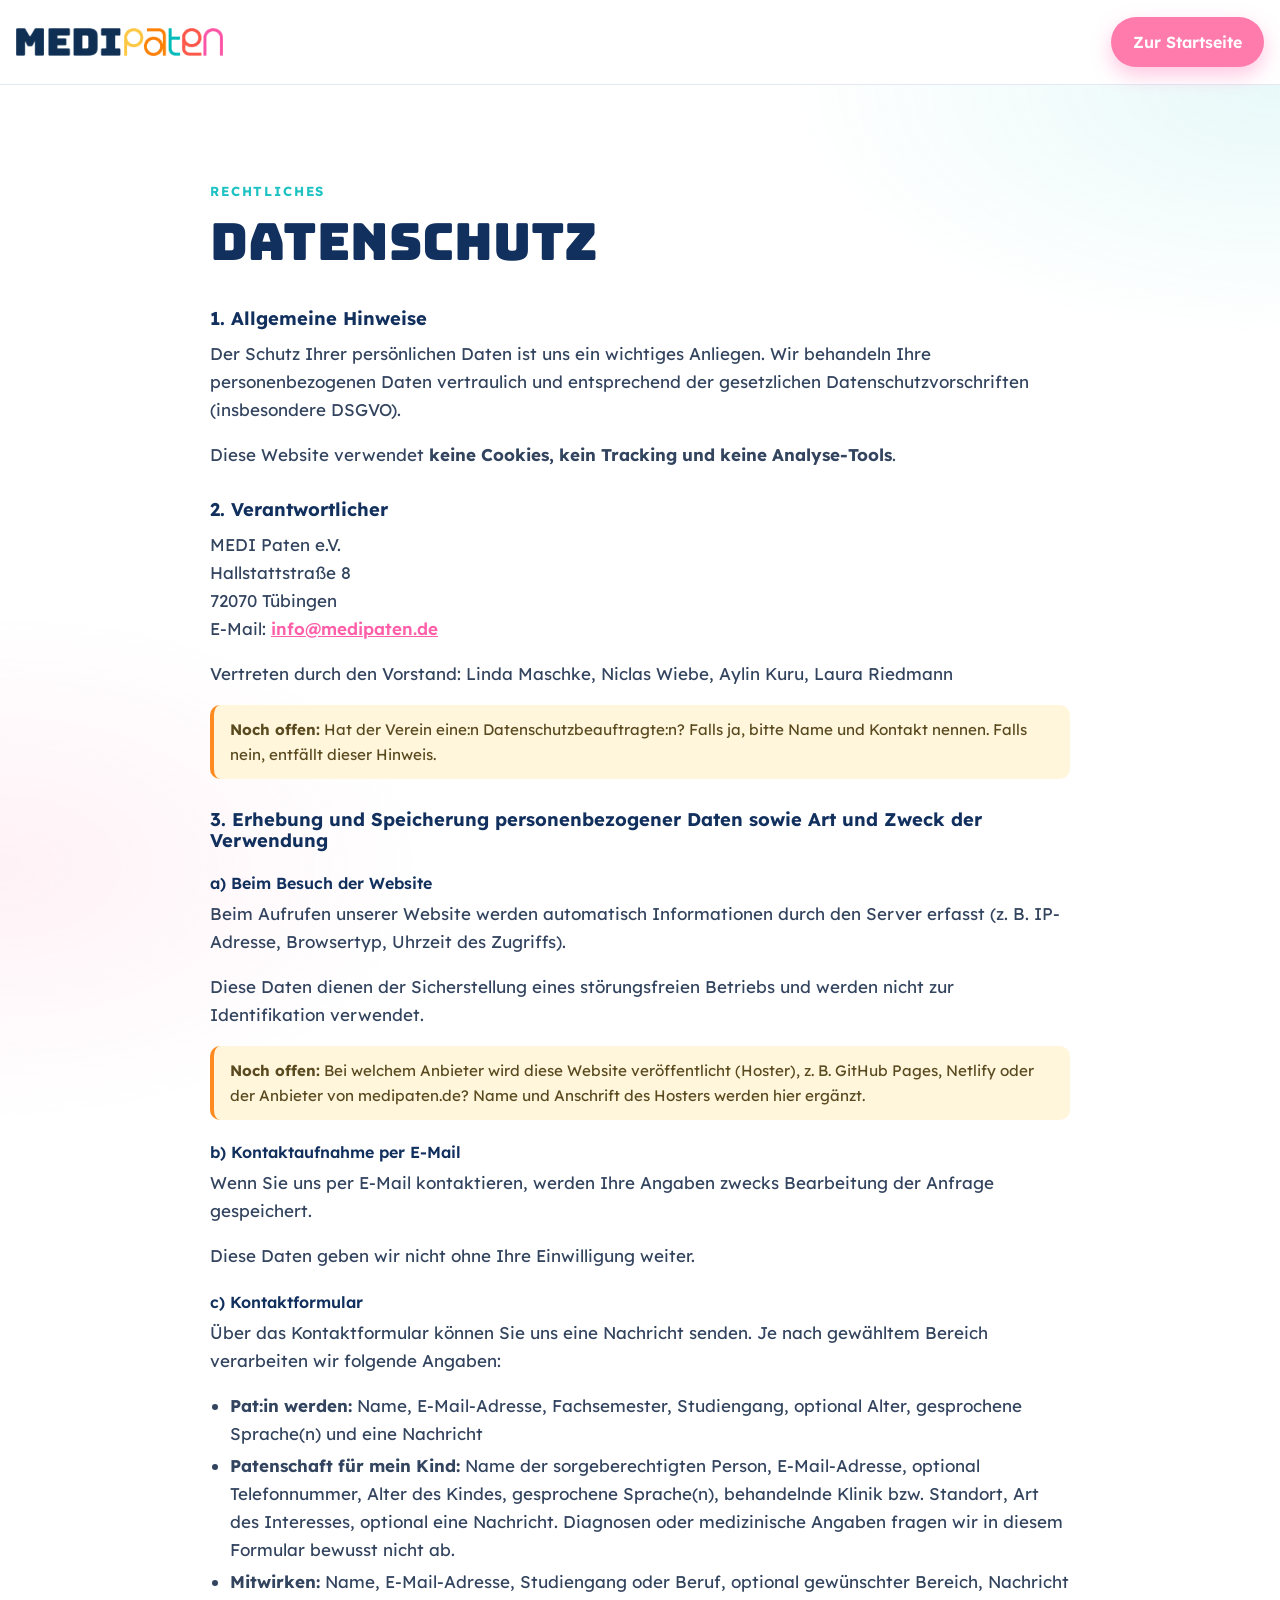
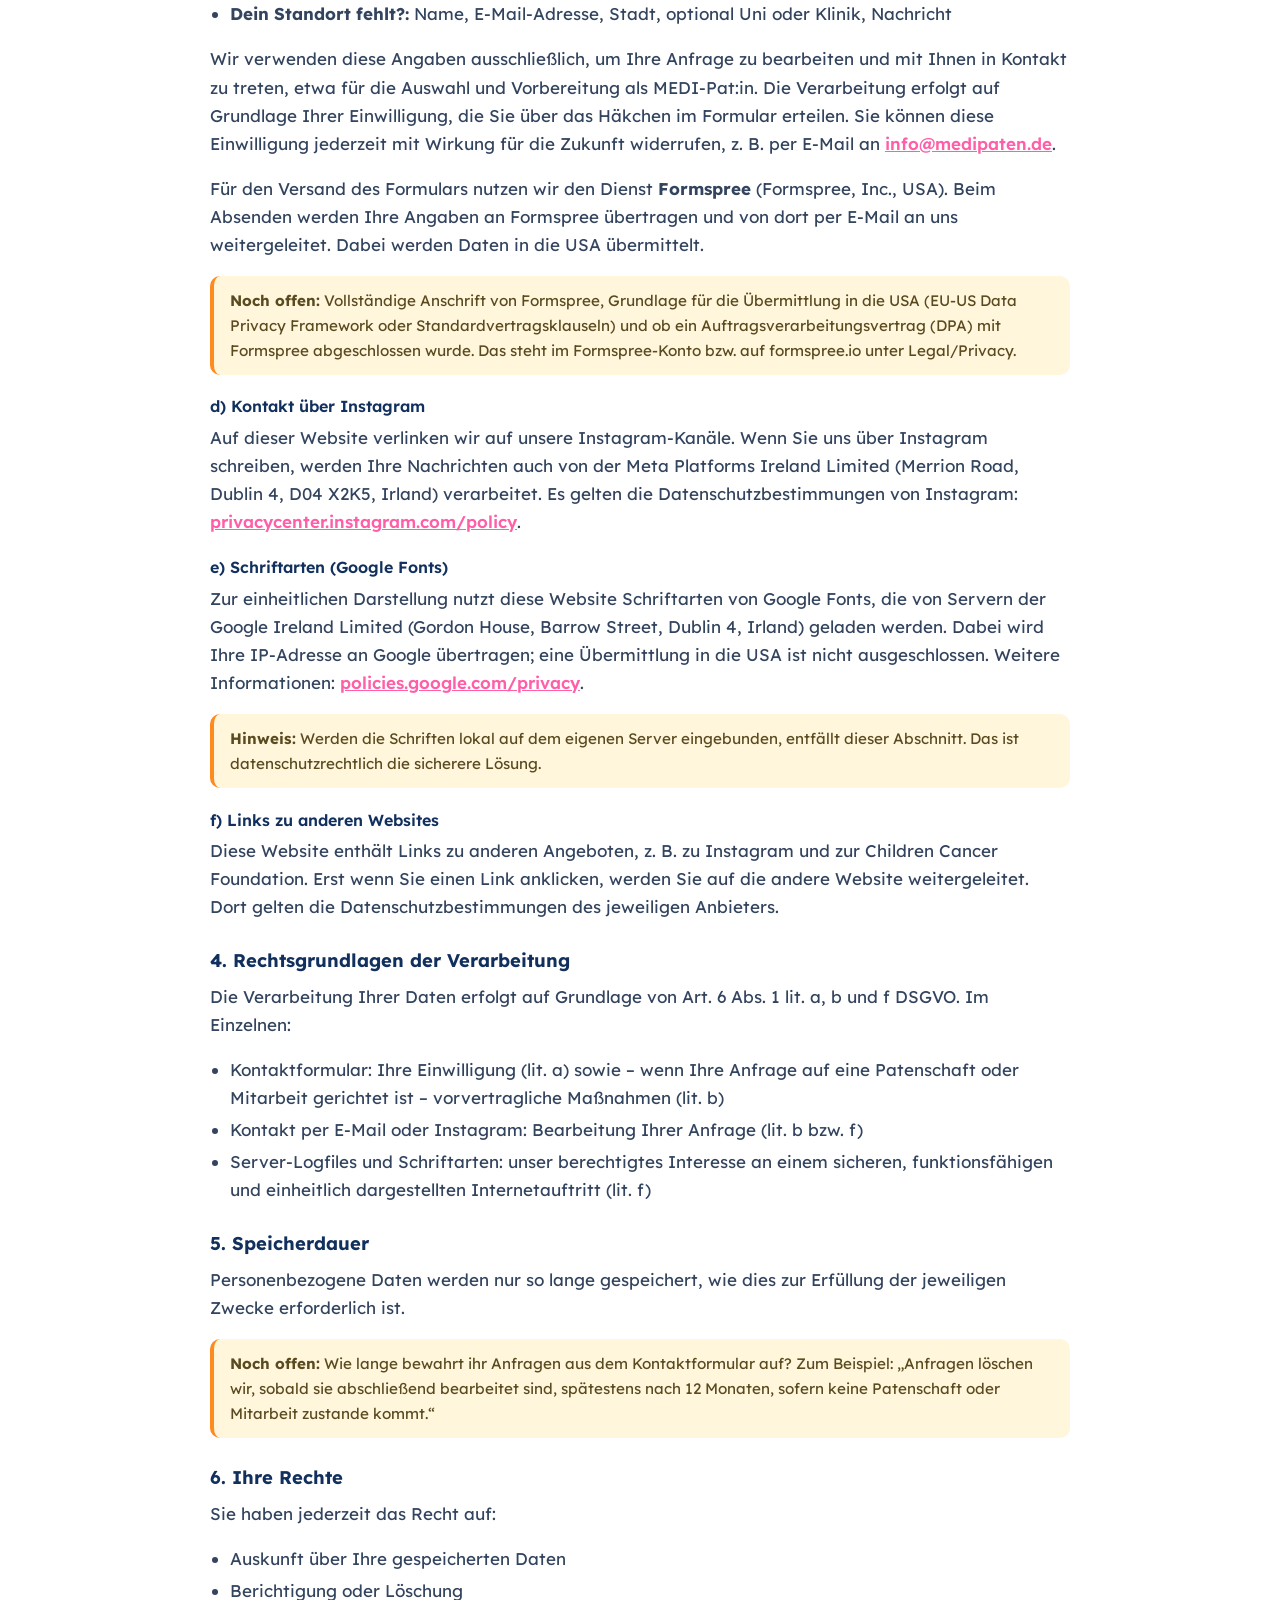
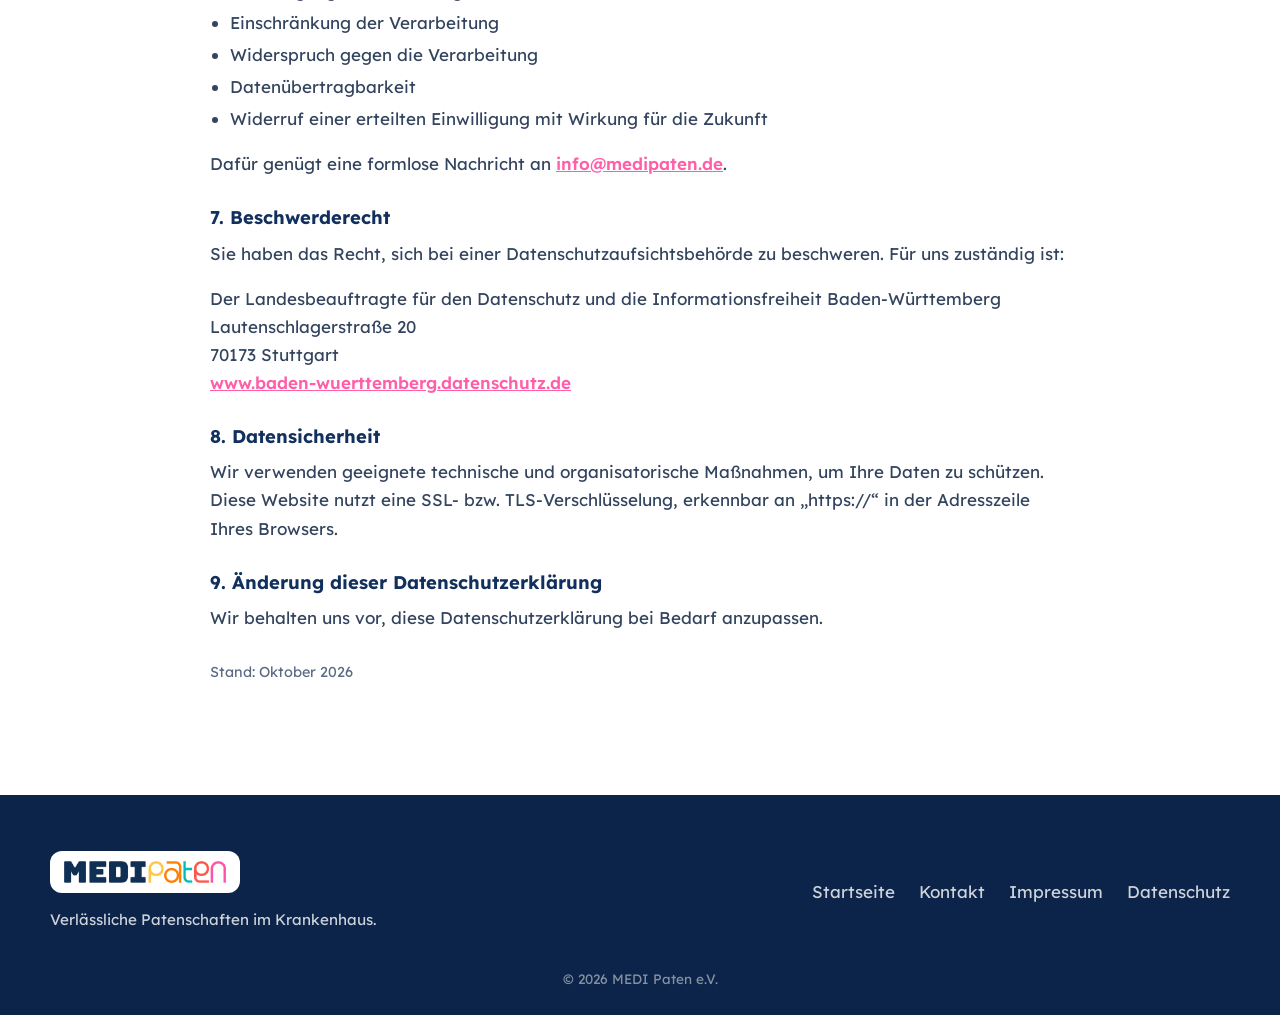
==== datenschutz.html @ 8008995d "Add parents section, parents form tab and simpler Tübingen history Implements the change requests fo" ====
<!doctype html>
<html lang="de">
<head>
  <meta charset="utf-8">
  <meta name="viewport" content="width=device-width, initial-scale=1">
  <title>Datenschutz – MEDIPATEN</title>
  <meta name="description" content="Datenschutzerklärung des MEDI Paten e.V. für die Website von MEDIPATEN Witten">
  <meta name="theme-color" content="#12305e">
  <link rel="icon" href="assets/img/otter.png">
  <link rel="preconnect" href="https://fonts.googleapis.com">
  <link rel="preconnect" href="https://fonts.gstatic.com" crossorigin>
  <link href="https://fonts.googleapis.com/css2?family=Bungee&family=Lexend:wght@300;400;500;600;700&display=swap" rel="stylesheet">
  <link rel="stylesheet" href="styles.css">
</head>
<body>

<header class="site-header">
  <div class="container header-inner">
    <a href="index.html" class="brand" aria-label="MEDIPATEN – zur Startseite">
      <img src="assets/img/medipaten-logo.png" alt="MEDIPATEN" class="logo-medipaten">
    </a>
    <a href="index.html" class="btn btn-primary btn-header legal-back">Zur Startseite</a>
  </div>
</header>

<!-- LEGAL:START -->
<main class="legal">
  <div class="container narrow">
    <p class="kicker">Rechtliches</p>
    <h1 class="legal-title">Datenschutz</h1>

    <section class="legal-text">
      <h2>1. Allgemeine Hinweise</h2>
      <p>Der Schutz Ihrer persönlichen Daten ist uns ein wichtiges Anliegen. Wir behandeln Ihre personenbezogenen Daten vertraulich und entsprechend der gesetzlichen Datenschutzvorschriften (insbesondere DSGVO).</p>
      <p>Diese Website verwendet <strong>keine Cookies, kein Tracking und keine Analyse-Tools</strong>.</p>

      <h2>2. Verantwortlicher</h2>
      <p>MEDI Paten e.V.<br>Hallstattstraße 8<br>72070 Tübingen<br>E-Mail: <a href="mailto:info@medipaten.de">info@medipaten.de</a></p>
      <p>Vertreten durch den Vorstand: Linda Maschke, Niclas Wiebe, Aylin Kuru, Laura Riedmann</p>
      <p class="legal-todo"><strong>Noch offen:</strong> Hat der Verein eine:n Datenschutzbeauftragte:n? Falls ja, bitte Name und Kontakt nennen. Falls nein, entfällt dieser Hinweis.</p>

      <h2>3. Erhebung und Speicherung personenbezogener Daten sowie Art und Zweck der Verwendung</h2>

      <h3>a) Beim Besuch der Website</h3>
      <p>Beim Aufrufen unserer Website werden automatisch Informationen durch den Server erfasst (z.&nbsp;B. IP-Adresse, Browsertyp, Uhrzeit des Zugriffs).</p>
      <p>Diese Daten dienen der Sicherstellung eines störungsfreien Betriebs und werden nicht zur Identifikation verwendet.</p>
      <p class="legal-todo"><strong>Noch offen:</strong> Bei welchem Anbieter wird diese Website veröffentlicht (Hoster), z.&nbsp;B. GitHub Pages, Netlify oder der Anbieter von medipaten.de? Name und Anschrift des Hosters werden hier ergänzt.</p>

      <h3>b) Kontaktaufnahme per E-Mail</h3>
      <p>Wenn Sie uns per E-Mail kontaktieren, werden Ihre Angaben zwecks Bearbeitung der Anfrage gespeichert.</p>
      <p>Diese Daten geben wir nicht ohne Ihre Einwilligung weiter.</p>

      <h3>c) Kontaktformular</h3>
      <p>Über das Kontaktformular können Sie uns eine Nachricht senden. Je nach gewähltem Bereich verarbeiten wir folgende Angaben:</p>
      <ul>
        <li><strong>Pat:in werden:</strong> Name, E-Mail-Adresse, Fachsemester, Studiengang, optional Alter, gesprochene Sprache(n) und eine Nachricht</li>
        <li><strong>Patenschaft für mein Kind:</strong> Name der sorgeberechtigten Person, E-Mail-Adresse, optional Telefonnummer, Alter des Kindes, gesprochene Sprache(n), behandelnde Klinik bzw. Standort, Art des Interesses, optional eine Nachricht. Diagnosen oder medizinische Angaben fragen wir in diesem Formular bewusst nicht ab.</li>
        <li><strong>Mitwirken:</strong> Name, E-Mail-Adresse, Studiengang oder Beruf, optional gewünschter Bereich, Nachricht</li>
        <li><strong>Dein Standort fehlt?:</strong> Name, E-Mail-Adresse, Stadt, optional Uni oder Klinik, Nachricht</li>
      </ul>
      <p>Wir verwenden diese Angaben ausschließlich, um Ihre Anfrage zu bearbeiten und mit Ihnen in Kontakt zu treten, etwa für die Auswahl und Vorbereitung als MEDI-Pat:in. Die Verarbeitung erfolgt auf Grundlage Ihrer Einwilligung, die Sie über das Häkchen im Formular erteilen. Sie können diese Einwilligung jederzeit mit Wirkung für die Zukunft widerrufen, z.&nbsp;B. per E-Mail an <a href="mailto:info@medipaten.de">info@medipaten.de</a>.</p>
      <p>Für den Versand des Formulars nutzen wir den Dienst <strong>Formspree</strong> (Formspree, Inc., USA). Beim Absenden werden Ihre Angaben an Formspree übertragen und von dort per E-Mail an uns weitergeleitet. Dabei werden Daten in die USA übermittelt.</p>
      <p class="legal-todo"><strong>Noch offen:</strong> Vollständige Anschrift von Formspree, Grundlage für die Übermittlung in die USA (EU-US Data Privacy Framework oder Standardvertragsklauseln) und ob ein Auftragsverarbeitungsvertrag (DPA) mit Formspree abgeschlossen wurde. Das steht im Formspree-Konto bzw. auf formspree.io unter Legal/Privacy.</p>

      <h3>d) Kontakt über Instagram</h3>
      <p>Auf dieser Website verlinken wir auf unsere Instagram-Kanäle. Wenn Sie uns über Instagram schreiben, werden Ihre Nachrichten auch von der Meta Platforms Ireland Limited (Merrion Road, Dublin 4, D04 X2K5, Irland) verarbeitet. Es gelten die Datenschutzbestimmungen von Instagram: <a href="https://privacycenter.instagram.com/policy" target="_blank" rel="noopener">privacycenter.instagram.com/policy</a>.</p>

      <h3>e) Schriftarten (Google Fonts)</h3>
      <p>Zur einheitlichen Darstellung nutzt diese Website Schriftarten von Google Fonts, die von Servern der Google Ireland Limited (Gordon House, Barrow Street, Dublin 4, Irland) geladen werden. Dabei wird Ihre IP-Adresse an Google übertragen; eine Übermittlung in die USA ist nicht ausgeschlossen. Weitere Informationen: <a href="https://policies.google.com/privacy" target="_blank" rel="noopener">policies.google.com/privacy</a>.</p>
      <p class="legal-todo"><strong>Hinweis:</strong> Werden die Schriften lokal auf dem eigenen Server eingebunden, entfällt dieser Abschnitt. Das ist datenschutzrechtlich die sicherere Lösung.</p>

      <h3>f) Links zu anderen Websites</h3>
      <p>Diese Website enthält Links zu anderen Angeboten, z.&nbsp;B. zu Instagram und zur Children Cancer Foundation. Erst wenn Sie einen Link anklicken, werden Sie auf die andere Website weitergeleitet. Dort gelten die Datenschutzbestimmungen des jeweiligen Anbieters.</p>

      <h2>4. Rechtsgrundlagen der Verarbeitung</h2>
      <p>Die Verarbeitung Ihrer Daten erfolgt auf Grundlage von Art. 6 Abs. 1 lit. a, b und f DSGVO. Im Einzelnen:</p>
      <ul>
        <li>Kontaktformular: Ihre Einwilligung (lit. a) sowie – wenn Ihre Anfrage auf eine Patenschaft oder Mitarbeit gerichtet ist – vorvertragliche Maßnahmen (lit. b)</li>
        <li>Kontakt per E-Mail oder Instagram: Bearbeitung Ihrer Anfrage (lit. b bzw. f)</li>
        <li>Server-Logfiles und Schriftarten: unser berechtigtes Interesse an einem sicheren, funktionsfähigen und einheitlich dargestellten Internetauftritt (lit. f)</li>
      </ul>

      <h2>5. Speicherdauer</h2>
      <p>Personenbezogene Daten werden nur so lange gespeichert, wie dies zur Erfüllung der jeweiligen Zwecke erforderlich ist.</p>
      <p class="legal-todo"><strong>Noch offen:</strong> Wie lange bewahrt ihr Anfragen aus dem Kontaktformular auf? Zum Beispiel: „Anfragen löschen wir, sobald sie abschließend bearbeitet sind, spätestens nach 12 Monaten, sofern keine Patenschaft oder Mitarbeit zustande kommt.“</p>

      <h2>6. Ihre Rechte</h2>
      <p>Sie haben jederzeit das Recht auf:</p>
      <ul>
        <li>Auskunft über Ihre gespeicherten Daten</li>
        <li>Berichtigung oder Löschung</li>
        <li>Einschränkung der Verarbeitung</li>
        <li>Widerspruch gegen die Verarbeitung</li>
        <li>Datenübertragbarkeit</li>
        <li>Widerruf einer erteilten Einwilligung mit Wirkung für die Zukunft</li>
      </ul>
      <p>Dafür genügt eine formlose Nachricht an <a href="mailto:info@medipaten.de">info@medipaten.de</a>.</p>

      <h2>7. Beschwerderecht</h2>
      <p>Sie haben das Recht, sich bei einer Datenschutzaufsichtsbehörde zu beschweren. Für uns zuständig ist:</p>
      <p>Der Landesbeauftragte für den Datenschutz und die Informationsfreiheit Baden-Württemberg<br>Lautenschlagerstraße 20<br>70173 Stuttgart<br><a href="https://www.baden-wuerttemberg.datenschutz.de" target="_blank" rel="noopener">www.baden-wuerttemberg.datenschutz.de</a></p>

      <h2>8. Datensicherheit</h2>
      <p>Wir verwenden geeignete technische und organisatorische Maßnahmen, um Ihre Daten zu schützen. Diese Website nutzt eine SSL- bzw. TLS-Verschlüsselung, erkennbar an „https://“ in der Adresszeile Ihres Browsers.</p>

      <h2>9. Änderung dieser Datenschutzerklärung</h2>
      <p>Wir behalten uns vor, diese Datenschutzerklärung bei Bedarf anzupassen.</p>

      <p class="legal-stand">Stand: Oktober 2026</p>
    </section>
  </div>
</main>
<!-- LEGAL:END -->

<footer class="site-footer">
  <div class="container footer-inner">
    <div class="footer-brand">
      <img src="assets/img/medipaten-logo.png" alt="MEDIPATEN" class="footer-logo">
      <p>Verlässliche Patenschaften im Krankenhaus.</p>
    </div>
    <div class="footer-links">
      <a href="index.html">Startseite</a>
      <a href="index.html#mitmachen">Kontakt</a>
      <a href="impressum.html">Impressum</a>
      <a href="datenschutz.html" aria-current="page">Datenschutz</a>
    </div>
  </div>
  <p class="copy">© 2026 MEDI Paten e.V.</p>
</footer>

</body>
</html>
---- styles.css ----
/* =========================================================
   MEDIPATEN – Stylesheet
   Farben & Schriften angelehnt an Logo und Social-Media-Slides
   ========================================================= */
:root {
  --navy: #12305e;
  --navy-deep: #0c2449;
  --navy-soft: #1c3f74;
  --pink: #ff7bac;
  --magenta: #ff5fa8;
  --teal: #1fc2c2;
  --yellow: #ffd25e;
  --orange: #ff8a1f;
  --coral: #ff5a4e;
  --sun: #ffe27a;

  --ink: #14284a;
  --muted: #5b6b85;
  --bg: #ffffff;
  --bg-tint: #f4f7fc;
  --line: #e3e9f3;

  --ccf-1: #8a96c8;
  --ccf-2: #d6a1bd;
  --ccf-3: #a9d3d3;

  --radius: 22px;
  --shadow: 0 14px 40px rgba(18, 48, 94, .10);
  --font-display: "Bungee", "Lexend", system-ui, sans-serif;
  --font-fun: "Titan One", "Lexend", system-ui, sans-serif;
  --font-body: "Lexend", system-ui, -apple-system, "Segoe UI", sans-serif;
  --header-h: 84px;
}

*, *::before, *::after { box-sizing: border-box; }
html { scroll-behavior: smooth; scroll-padding-top: calc(var(--header-h) + 12px); }
body {
  margin: 0;
  font-family: var(--font-body);
  font-size: 1.0625rem;
  line-height: 1.65;
  color: var(--ink);
  background: var(--bg);
  -webkit-font-smoothing: antialiased;
  overflow-x: hidden;
}
img { max-width: 100%; display: block; }
a { color: inherit; }
h1, h2, h3, h4 { line-height: 1.15; margin: 0 0 .6em; }
h2 { font-size: clamp(1.8rem, 3.6vw, 2.6rem); font-weight: 700; color: var(--navy); }
h3 { font-size: 1.3rem; font-weight: 600; }
p { margin: 0 0 1em; }

.container { width: min(1180px, 100% - 32px); margin-inline: auto; }
.narrow { width: min(860px, 100% - 32px); }
.center { text-align: center; }
.muted { color: var(--muted); }

/* ---------- Buttons ---------- */
.btn {
  display: inline-flex; align-items: center; justify-content: center; gap: .5em;
  padding: .75em 1.4em;
  border-radius: 999px;
  font-family: var(--font-body); font-weight: 600; font-size: 1rem;
  text-decoration: none; border: 2px solid transparent; cursor: pointer;
  transition: transform .2s ease, box-shadow .2s ease, background .2s ease, color .2s ease;
}
.btn:hover { transform: translateY(-2px); }
.btn:focus-visible { outline: 3px solid var(--teal); outline-offset: 3px; }
.btn-primary { background: var(--pink); color: #fff; box-shadow: 0 8px 20px rgba(255, 95, 168, .35); }
.btn-primary:hover { background: var(--magenta); box-shadow: 0 12px 26px rgba(255, 95, 168, .45); }
.btn-ghost { border-color: rgba(255,255,255,.6); color: #fff; }
.btn-ghost:hover { background: rgba(255,255,255,.12); }
.btn-lg { padding: .95em 1.8em; font-size: 1.08rem; }
.btn-block { width: 100%; }

/* ---------- Header ---------- */
.site-header {
  position: sticky; top: 0; z-index: 50;
  background: #fff;
  border-bottom: 1px solid var(--line);
  transition: box-shadow .25s ease;
}
.site-header.scrolled { box-shadow: 0 6px 24px rgba(18,48,94,.08); }
.header-inner { display: flex; align-items: center; gap: 22px; height: var(--header-h); width: min(1400px, 100% - 32px); }
.logo-medipaten { width: 207px; height: auto; }
.brand-support { display: flex; align-items: center; gap: 10px; padding-left: 20px; border-left: 1px solid var(--line); }
/* Logos behalten immer ihr Seitenverhältnis; wird es eng, schrumpfen sie proportional */
.brand, .brand-support { flex: 0 1 auto; min-width: 0; }
.brand-support > a { min-width: 0; display: block; }
.logo-medipaten, .logo-ccf { max-width: 100%; height: auto; display: block; }
.nav-toggle { flex-shrink: 0; }
.brand-support span { font-size: .66rem; text-transform: uppercase; letter-spacing: .08em; color: var(--muted); line-height: 1.25; width: 92px; }
.logo-ccf { width: 138px; height: auto; }
.main-nav { display: flex; gap: 16px; margin-left: auto; white-space: nowrap; }
.main-nav a { text-decoration: none; font-weight: 500; font-size: .96rem; color: var(--navy); position: relative; padding: 4px 0; }
.main-nav a::after { content: ""; position: absolute; left: 0; bottom: -2px; height: 3px; width: 100%; border-radius: 3px; background: var(--teal); transform: scaleX(0); transform-origin: left; transition: transform .25s ease; }
.main-nav a:hover::after, .main-nav a.active::after { transform: scaleX(1); }
.btn-header { padding: .6em 1.25em; white-space: nowrap; flex-shrink: 0; }
.nav-toggle { display: none; background: none; border: 0; padding: 8px; cursor: pointer; }
.nav-toggle span { display: block; width: 24px; height: 2.5px; border-radius: 2px; background: var(--navy); margin: 5px 0; transition: transform .25s, opacity .25s; }

/* ---------- Sections ---------- */
.section { position: relative; padding: clamp(72px, 10vw, 120px) 0; overflow: hidden; }
.section-light { background: var(--bg); }
.section-tint { background: var(--bg-tint); }
.section-navy { background: var(--navy); color: #fff; }
.section-navy h2, .section-navy h3 { color: #fff; }
.section-head { max-width: 760px; margin: 0 auto 52px; }
.kicker { font-size: .82rem; font-weight: 700; letter-spacing: .14em; text-transform: uppercase; color: var(--teal); margin-bottom: .8em; }
.display { font-family: var(--font-display); font-weight: 400; text-transform: uppercase; font-size: clamp(2rem, 4.6vw, 3.4rem); letter-spacing: .01em; line-height: 1.08; }
.title-bar { display: block; width: 90px; height: 5px; border-radius: 5px; background: var(--teal); margin: 18px 0 28px; }
.center .title-bar { margin-inline: auto; }

/* rainbow decoration (like the slides) */
.rainbow {
  position: absolute; width: 260px; height: 260px; border-radius: 50%; pointer-events: none;
  background: radial-gradient(circle,
    transparent 0 38%, var(--coral) 38% 48%, transparent 48% 52%,
    var(--pink) 52% 62%, transparent 62% 66%,
    var(--yellow) 66% 76%, transparent 76% 80%,
    var(--teal) 80% 90%, transparent 90%);
  opacity: .95;
}
.rainbow-left { left: -130px; bottom: -130px; }
.rainbow-right { right: -130px; top: -130px; }

/* ---------- Hero ---------- */
.hero {
  position: relative; overflow: hidden;
  background:
    radial-gradient(900px 500px at 85% 20%, rgba(31,194,194,.18), transparent 60%),
    radial-gradient(700px 500px at 10% 90%, rgba(255,123,172,.16), transparent 60%),
    var(--navy);
  color: #fff;
  padding: clamp(56px, 8vw, 96px) 0 clamp(80px, 10vw, 120px);
}
.hero-inner { display: grid; grid-template-columns: 1fr 1.1fr; gap: 40px; align-items: center; }
.eyebrow { font-size: .8rem; letter-spacing: .12em; text-transform: uppercase; color: var(--yellow); font-weight: 600; }
.hero h1 { font-family: var(--font-display); font-weight: 400; text-transform: uppercase; font-size: clamp(2.1rem, 4.4vw, 3.5rem); line-height: 1.08; margin-bottom: .5em; }
.hl-pink { color: var(--pink); }
.lead { font-size: clamp(1.05rem, 1.5vw, 1.2rem); color: rgba(255,255,255,.88); max-width: 560px; }
.hero-cta { display: flex; flex-wrap: wrap; gap: 14px; margin-top: 30px; }
.hero-scene { position: relative; }
.scene { width: 100%; height: auto; overflow: hidden; }
.replay { position: absolute; right: 8px; bottom: 0; background: rgba(255,255,255,.1); color: #fff; border: 1px solid rgba(255,255,255,.3); border-radius: 999px; padding: 4px 12px; font: inherit; font-size: .8rem; cursor: pointer; opacity: 0; transition: opacity .3s, background .2s; }
.replay.show { opacity: 1; }
.replay:hover { background: rgba(255,255,255,.2); }
.scroll-hint { position: absolute; left: 50%; bottom: 24px; transform: translateX(-50%); width: 28px; height: 44px; border: 2px solid rgba(255,255,255,.5); border-radius: 16px; }
.scroll-hint span { position: absolute; left: 50%; top: 8px; width: 4px; height: 8px; margin-left: -2px; border-radius: 2px; background: #fff; animation: scrolldot 1.8s ease-in-out infinite; }
@keyframes scrolldot { 0% { opacity: 0; transform: translateY(0); } 30% { opacity: 1; } 100% { opacity: 0; transform: translateY(14px); } }

/* ---------- SVG scene styling ---------- */
.ground { fill: rgba(255,255,255,.08); }
.limb { fill: none; stroke-linecap: round; stroke-width: 18; }
.coat { fill: #ffffff; }
.coat-arm { stroke: #ffffff; stroke-width: 17; }
.coat-line { stroke: #d7deea; stroke-width: 2; }
.shirt-w { fill: var(--teal); }
.shirt-m { fill: var(--navy-soft); }
.pocket { fill: #eef2f8; }
.pants-w { stroke: #3b5a8f; stroke-width: 16; }
.pants-m { stroke: #26406b; stroke-width: 17; }
.shoe { fill: #0c1c38; }
.skin-w { fill: #f2c9a5; }
.skin-m { fill: #c98e64; }
.skin-c { fill: #f6d3b5; }
.hair-w { fill: #7a4a2b; }
.hair-m { fill: #2b1e17; }
.eye { fill: #14284a; }
.smile { fill: none; stroke: #14284a; stroke-width: 3; stroke-linecap: round; }
.cheek { fill: #ff9fbf; opacity: .6; }
.stetho { fill: none; stroke: var(--navy-soft); stroke-width: 3; stroke-linecap: round; }
.stetho-dot { fill: var(--navy-soft); }
.shirt-c { fill: var(--yellow); }
.shirt-c-arm { stroke: var(--yellow); stroke-width: 13; }
.pants-c { stroke: var(--teal); stroke-width: 13; }
.shoe-c { fill: var(--coral); }
.beanie { fill: var(--pink); }
.beanie-band { fill: var(--magenta); }
.beanie-pom { fill: var(--sun); }
.heart { fill: var(--pink); transform-box: fill-box; transform-origin: center; }
.heart-3 { fill: var(--coral); }
.sparkles circle { animation: twinkle 3s ease-in-out infinite; transform-box: fill-box; transform-origin: center; }
.sparkles circle:nth-child(2) { animation-delay: .8s; }
.sparkles circle:nth-child(3) { animation-delay: 1.6s; }
.sparkles circle:nth-child(4) { animation-delay: 2.2s; }
@keyframes twinkle { 0%, 100% { opacity: .3; transform: scale(.7); } 50% { opacity: 1; transform: scale(1.2); } }

/* Default = final pose, so the scene is complete even without JavaScript
   (e.g. file previews on phones) or with reduced motion. */
.scene g { transform-box: view-box; }
.arm-reach-left  { transform: rotate(-23.7deg); }
.arm-reach-right { transform: rotate(23.7deg); }
.child-arm-left  { transform: rotate(137deg); }
.child-arm-right { transform: rotate(-137deg); }

/* armed (set by JS right before playing): walkers wait outside the stage */
.scene.armed .walker-left  { transform: translateX(-560px); }
.scene.armed .walker-right { transform: translateX(560px); }
.scene.armed .arm-reach-left, .scene.armed .arm-reach-right,
.scene.armed .child-arm-left, .scene.armed .child-arm-right { transform: none; }
.scene.armed .heart { opacity: 0; }

/* play */
.scene.play .walker-left  { animation: walkInLeft 2.4s cubic-bezier(.25,.8,.35,1) both; }
.scene.play .walker-right { animation: walkInRight 2.4s cubic-bezier(.25,.8,.35,1) both; }
.scene.play .leg-a { animation: legSwing .4s ease-in-out 6 both; }
.scene.play .leg-b { animation: legSwing .4s ease-in-out 6 reverse both; }
.scene.play .arm-back { animation: legSwing .4s ease-in-out 6 reverse both; }
.scene.play .bob { animation: bob .2s ease-in-out 12 alternate both; }
.scene.play .arm-reach-left  { animation: reachLeft .6s 2.45s cubic-bezier(.3,1.4,.5,1) both; }
.scene.play .arm-reach-right { animation: reachRight .6s 2.45s cubic-bezier(.3,1.4,.5,1) both; }
.scene.play .child-arm-left  { animation: childLeft .6s 2.3s cubic-bezier(.3,1.3,.5,1) both; }
.scene.play .child-arm-right { animation: childRight .6s 2.3s cubic-bezier(.3,1.3,.5,1) both; }
.scene.play .child-bob { animation: childHop .7s 3.1s ease-out 2 both; }
.scene.play .heart-1 { animation: heartPop 1s 3.2s ease-out both, heartFloat 3s 4.2s ease-in-out infinite; }
.scene.play .heart-2 { animation: heartPop 1s 3.4s ease-out both, heartFloat 3s 4.4s ease-in-out infinite; }
.scene.play .heart-3 { animation: heartPop 1s 3.7s ease-out both, heartFloat 3s 4.7s ease-in-out infinite; }


@keyframes walkInLeft  { from { transform: translateX(-560px); } to { transform: translateX(0); } }
@keyframes walkInRight { from { transform: translateX(560px); } to { transform: translateX(0); } }
@keyframes legSwing { 0%, 100% { transform: rotate(0); } 25% { transform: rotate(16deg); } 75% { transform: rotate(-16deg); } }
@keyframes bob { from { transform: translateY(0); } to { transform: translateY(-5px); } }
@keyframes reachLeft  { from { transform: rotate(0); } to { transform: rotate(-23.7deg); } }
@keyframes reachRight { from { transform: rotate(0); } to { transform: rotate(23.7deg); } }
@keyframes childLeft  { from { transform: rotate(0); } to { transform: rotate(137deg); } }
@keyframes childRight { from { transform: rotate(0); } to { transform: rotate(-137deg); } }
@keyframes childHop { 0%, 100% { transform: translateY(0); } 40% { transform: translateY(-10px); } }
@keyframes heartPop { 0% { opacity: 0; transform: scale(0) translateY(10px); } 60% { opacity: 1; transform: scale(1.3) translateY(-4px); } 100% { opacity: 1; transform: scale(1) translateY(0); } }
@keyframes heartFloat { 0%, 100% { opacity: 1; transform: translateY(0) scale(1); } 50% { opacity: 1; transform: translateY(-6px) scale(1.08); } }

/* ---------- Idee ---------- */
.big-quote { margin: 0 0 24px; font-size: clamp(1.45rem, 3vw, 2.2rem); font-weight: 600; line-height: 1.35; color: var(--navy); }
.big-quote span { background-repeat: no-repeat; background-size: 100% .35em; background-position: 0 88%; }
.u-teal { background-image: linear-gradient(rgba(31,194,194,.35), rgba(31,194,194,.35)); }
.u-yellow { background-image: linear-gradient(rgba(255,210,94,.6), rgba(255,210,94,.6)); }
.u-pink { background-image: linear-gradient(rgba(255,123,172,.4), rgba(255,123,172,.4)); }

/* ---------- Split layouts ---------- */
.split { display: grid; grid-template-columns: 1.25fr .9fr; gap: 56px; align-items: center; }
.split-reverse { grid-template-columns: 1.1fr 1fr; }
.section-navy p { color: rgba(255,255,255,.9); font-size: 1.12rem; }
.section-navy strong { color: #fff; }
.otter-wrap { display: flex; justify-content: center; }
.otter { width: min(360px, 80%); }
.float { animation: float 4s ease-in-out infinite; }
@keyframes float { 0%, 100% { transform: translateY(0) rotate(-1deg); } 50% { transform: translateY(-14px) rotate(1.5deg); } }
.chips { list-style: none; padding: 0; margin: 26px 0 0; display: flex; flex-wrap: wrap; gap: 10px; }
.chips li { background: rgba(255,255,255,.1); border: 1px solid rgba(255,255,255,.2); border-radius: 999px; padding: 6px 16px; font-weight: 500; }

/* ---------- Cards ---------- */
.cards-3 { display: grid; grid-template-columns: repeat(3, 1fr); gap: 24px; }
.card { border-radius: var(--radius); padding: 32px 28px; transition: transform .3s ease, box-shadow .3s ease; }
.card:hover { transform: translateY(-6px); box-shadow: var(--shadow); }
.card-blue { background: #eaf4fd; }
.card-pink { background: #fdecf3; }
.card-green { background: #e8f7f1; }
.card-num { display: inline-grid; place-items: center; width: 46px; height: 46px; border-radius: 14px; background: #fff; font-weight: 700; color: var(--navy); margin-bottom: 18px; box-shadow: 0 4px 12px rgba(18,48,94,.08); }
.card h3 { color: var(--navy); }
.card ul { list-style: none; padding: 0; margin: 0; }
.card li { position: relative; padding-left: 22px; margin-bottom: 10px; color: #33445f; font-size: .98rem; }
.card li::before { content: ""; position: absolute; left: 0; top: .6em; width: 9px; height: 9px; border-radius: 50%; }
.card-blue li::before { background: #3d8fe0; }
.card-pink li::before { background: var(--pink); }
.card-green li::before { background: #2fb383; }

/* ---------- Journey ---------- */
.journey { display: grid; grid-template-columns: repeat(3, 1fr); gap: 22px; margin: 20px 0 48px; text-align: center; }
.journey-step { background: rgba(255,255,255,.06); border: 1px solid rgba(255,255,255,.14); border-radius: var(--radius); padding: 30px 22px; position: relative; }
.journey-step p { font-size: 1rem; margin: 0; }
.journey-step h3 { font-size: 1.15rem; }
.journey-icon { font-size: 2.2rem; margin-bottom: 10px; }
.section-navy .pink-line { font-family: var(--font-fun); color: var(--pink); font-size: clamp(1.8rem, 4.2vw, 3rem); line-height: 1.15; margin-bottom: 36px; }
.burst-row { display: flex; justify-content: center; }
.burst {
  display: grid; place-items: center; text-align: center; text-decoration: none;
  width: 230px; height: 230px; padding: 38px;
  background: var(--sun); color: var(--navy);
  font-family: var(--font-fun); font-size: 1.2rem; line-height: 1.2;
  clip-path: polygon(50% 0%, 59% 9%, 71% 4%, 75% 16%, 88% 15%, 86% 28%, 97% 33%, 90% 44%, 100% 52%, 90% 60%, 96% 72%, 84% 76%, 85% 89%, 72% 88%, 66% 99%, 55% 92%, 44% 100%, 37% 90%, 25% 95%, 22% 83%, 9% 82%, 12% 69%, 1% 62%, 9% 52%, 0% 43%, 10% 36%, 5% 24%, 17% 21%, 18% 8%, 31% 11%, 38% 1%);
  animation: wobble 5s ease-in-out infinite;
  transition: transform .2s;
}
.burst:hover { transform: scale(1.06) rotate(-4deg); animation-play-state: paused; }
@keyframes wobble { 0%, 100% { transform: rotate(-6deg); } 50% { transform: rotate(4deg); } }

/* ---------- Für Eltern ---------- */
.hero-parents { margin: 22px 0 0; font-size: .98rem; color: rgba(255,255,255,.8); }
.hero-parents a { color: var(--yellow); font-weight: 600; }
.parents { display: grid; grid-template-columns: minmax(0, .85fr) minmax(0, 1.15fr); gap: 32px; align-items: start; }
.parents h3 { color: var(--navy); margin-bottom: 18px; }
.parents-flow { background: #fff; border: 1px solid var(--line); border-radius: var(--radius); padding: 30px; box-shadow: var(--shadow); }
.flow { list-style: none; margin: 0 0 24px; padding: 0; position: relative; }
.flow::before { content: ""; position: absolute; left: 17px; top: 18px; bottom: 18px; width: 3px; border-radius: 3px; background: linear-gradient(var(--yellow), var(--orange), var(--teal), var(--pink), var(--magenta)); }
.flow li { position: relative; display: grid; grid-template-columns: 38px minmax(0, 1fr); gap: 14px; padding-bottom: 16px; }
.flow li:last-child { padding-bottom: 0; }
.flow-num { position: relative; z-index: 1; width: 38px; height: 38px; border-radius: 50%; display: grid; place-items: center; background: var(--navy); color: #fff; font-weight: 700; border: 3px solid #fff; box-shadow: 0 3px 10px rgba(18,48,94,.15); }
.flow h4 { font-size: 1rem; color: var(--navy); margin: 7px 0 2px; }
.flow p { margin: 0; font-size: .95rem; color: #33445f; }
.parents-note { margin: 12px 0 0; font-size: .88rem; color: var(--muted); text-align: center; }
.faq details { background: #fff; border: 1px solid var(--line); border-radius: 16px; margin-bottom: 10px; transition: box-shadow .2s; }
.faq details[open] { box-shadow: 0 8px 22px rgba(18,48,94,.08); }
.faq summary { cursor: pointer; list-style: none; display: flex; justify-content: space-between; align-items: center; gap: 16px; padding: 16px 20px; font-weight: 600; color: var(--navy); }
.faq summary::-webkit-details-marker { display: none; }
.faq summary::after { content: "+"; flex-shrink: 0; width: 28px; height: 28px; border-radius: 50%; display: grid; place-items: center; background: var(--bg-tint); color: var(--magenta); font-size: 1.2rem; font-weight: 700; transition: transform .25s; }
.faq details[open] summary::after { transform: rotate(45deg); }
.faq summary:focus-visible { outline: 3px solid var(--teal); outline-offset: 2px; border-radius: 16px; }
.faq details p { margin: 0 20px 14px; color: #33445f; font-size: .97rem; }
.faq details p:last-child { margin-bottom: 18px; }
.faq details a { color: var(--magenta); font-weight: 600; }

/* ---------- Konzept ---------- */
.two-col { display: grid; grid-template-columns: 1fr 1fr; gap: 24px; margin-bottom: 72px; }
.col-box { border: 1px solid var(--line); border-radius: var(--radius); padding: 32px; background: #fff; box-shadow: 0 4px 18px rgba(18,48,94,.04); }
.col-box h3 { color: var(--navy); display: flex; align-items: center; gap: 12px; }
.dot { width: 14px; height: 14px; border-radius: 50%; display: inline-block; }
.dot-pink { background: var(--pink); }
.dot-teal { background: var(--teal); }
.check { list-style: none; padding: 0; margin: 0; }
.check li { position: relative; padding-left: 34px; margin-bottom: 12px; }
.check li::before { content: "✓"; position: absolute; left: 0; top: .1em; width: 22px; height: 22px; border-radius: 50%; background: rgba(31,194,194,.15); color: #0f9b9b; font-size: .8rem; font-weight: 700; display: grid; place-items: center; }
.steps-title { color: var(--navy); font-size: 1.6rem; margin-bottom: 36px; }
.steps { list-style: none; padding: 0; margin: 0; display: grid; grid-template-columns: repeat(4, 1fr); gap: 20px; position: relative; }
.steps::before { content: ""; position: absolute; top: 32px; left: 12%; right: 12%; height: 4px; border-radius: 4px; background: linear-gradient(90deg, var(--yellow), var(--orange), var(--teal), var(--pink)); z-index: 0; }
.step { text-align: center; position: relative; z-index: 1; }
.step-num { display: grid; place-items: center; width: 64px; height: 64px; margin: 0 auto 16px; border-radius: 50%; color: #fff; font-family: var(--font-display); font-size: 1.6rem; border: 5px solid #fff; box-shadow: 0 6px 16px rgba(18,48,94,.12); }
.s1 { background: var(--yellow); color: var(--navy); }
.s2 { background: var(--orange); }
.s3 { background: var(--teal); }
.s4 { background: var(--pink); }
.step h4 { font-size: 1.15rem; color: var(--navy); margin-bottom: .3em; }
.step p { color: var(--muted); font-size: .95rem; }

/* ---------- Standort ---------- */
.partner-logos { display: grid; gap: 20px; }
.logo-card { background: #fff; border-radius: var(--radius); padding: 28px 36px; box-shadow: var(--shadow); display: grid; place-items: center; }
.logo-card img { max-height: 110px; width: auto; mix-blend-mode: multiply; }
.logo-card-partner { position: relative; border: 2px solid var(--teal); padding-top: 40px; }
.partner-badge { position: absolute; top: 0; left: 50%; transform: translate(-50%, -50%); white-space: nowrap; background: var(--teal); color: #fff; font-size: .78rem; font-weight: 700; letter-spacing: .04em; padding: 6px 14px; border-radius: 999px; box-shadow: 0 6px 14px rgba(31,194,194,.35); }
#standort h2 { margin-bottom: .5em; }

/* ---------- Standorte (Karte) ---------- */
.locations { display: grid; grid-template-columns: minmax(0, 1fr) minmax(0, 1.05fr); gap: 56px; align-items: center; }
.locations .map { margin-bottom: 44px; }
.map { position: relative; margin: 0; width: 100%; max-width: 460px; justify-self: center; aspect-ratio: 399.9 / 530.3; }
.map-svg { position: absolute; inset: 0; width: 100%; height: 100%; overflow: visible; }
.map-land { fill: #e9f0fa; stroke: #b9c8df; stroke-width: 1.2; stroke-linejoin: round; }
.map-pins { list-style: none; margin: 0; padding: 0; }
.map-pin { position: absolute; width: 0; height: 0; z-index: 1; }
.map-pin:hover, .map-pin:focus-within { z-index: 3; }
.map-pin a { color: inherit; text-decoration: none; }
.map-pin a:focus-visible { outline: none; }
.map-pin a:focus-visible .pin-logo { outline: 3px solid var(--teal); outline-offset: 3px; }
.pin-logo {
  position: absolute; left: 0; top: 0; transform: translate(-50%, -50%);
  width: 50px; height: 50px; border-radius: 50%; background: #fff;
  display: grid; place-items: center;
  border: 3px solid var(--c, var(--pink)); box-shadow: 0 6px 16px rgba(18,48,94,.18);
  transition: transform .25s ease, box-shadow .25s ease;
}
.pin-logo img { width: 74%; height: auto; }
.pin-logo::after {
  content: ""; position: absolute; inset: -3px; border-radius: 50%;
  border: 3px solid var(--c, var(--pink)); opacity: 0; animation: pinPulse 2.8s ease-out infinite;
  animation-delay: calc(var(--i) * .45s);
}
.map-pin a:hover .pin-logo, .map-pin a:focus-visible .pin-logo { transform: translate(-50%, -50%) scale(1.14); box-shadow: 0 10px 22px rgba(18,48,94,.25); }
.pin-label {
  position: absolute; top: 0; transform: translateY(-50%);
  display: grid; grid-template-columns: auto auto; align-items: center; column-gap: 5px;
  font-size: .9rem; line-height: 1.2; color: var(--navy); white-space: nowrap;
  background: rgba(255,255,255,.94); padding: 4px 9px 4px 7px; border-radius: 8px;
  box-shadow: 0 2px 8px rgba(18,48,94,.08);
}
.pin-ig { width: 14px; height: 14px; color: var(--magenta); }
.pin-handle { display: none; grid-column: 1 / -1; font-size: .74rem; font-weight: 500; color: var(--magenta); }
.map-pin a:hover .pin-handle, .map-pin a:focus-visible .pin-handle { display: block; }
.map-pin a:hover .pin-label, .map-pin a:focus-visible .pin-label { background: #fff; box-shadow: 0 6px 18px rgba(18,48,94,.16); }
.pin-right .pin-label { left: 31px; }
.pin-left .pin-label { right: 31px; }
.pin-bottom .pin-label { top: 30px; left: 0; transform: translateX(-50%); }
.map-hint { position: absolute; left: 0; right: 0; bottom: -44px; text-align: center; font-size: .85rem; color: var(--muted); }
@keyframes pinPulse { 0% { transform: scale(1); opacity: .7; } 70%, 100% { transform: scale(1.7); opacity: 0; } }

/* pins drop in one after another once the map is visible */
.map.reveal .pin-logo, .map.reveal .pin-label { opacity: 0; }
.map.reveal.visible .pin-logo, .map.reveal.visible .pin-label { opacity: 1; }
.map.reveal.visible .pin-logo { animation: pinDrop .6s cubic-bezier(.3,1.5,.5,1) backwards; animation-delay: calc(.3s + var(--i) * .18s); }
.map.reveal.visible .pin-label { animation: fadeIn .5s ease backwards; animation-delay: calc(.6s + var(--i) * .18s); }
.no-js .map.reveal .pin-logo, .no-js .map.reveal .pin-label { opacity: 1; }
@keyframes pinDrop { from { opacity: 0; transform: translate(-50%, -120%) scale(.6); } to { opacity: 1; transform: translate(-50%, -50%) scale(1); } }
@keyframes fadeIn { from { opacity: 0; } to { opacity: 1; } }

.history-lead { font-size: 1.12rem; font-weight: 500; color: var(--navy) !important; }
/* Historie als ein zusammenhängender Weg: Punkte auf einer durchgehenden Linie */
.history { list-style: none; margin: 0 0 30px; padding: 0; position: relative; }
.history::before { content: ""; position: absolute; left: 39px; top: 14px; bottom: 14px; width: 3px; border-radius: 3px; background: linear-gradient(var(--yellow), var(--teal), var(--pink)); }
.history-step { position: relative; display: grid; grid-template-columns: 80px minmax(0, 1fr); gap: 18px; padding-bottom: 20px; }
.history-step:last-child { padding-bottom: 0; }
.history-year { position: relative; z-index: 1; align-self: start; justify-self: center; background: #fff; border: 2px solid var(--line); border-radius: 999px; padding: 4px 10px; font-size: .8rem; font-weight: 700; color: var(--magenta); font-variant-numeric: tabular-nums; white-space: nowrap; box-shadow: 0 3px 10px rgba(18,48,94,.08); }
.history-step h3 { font-size: 1.02rem; color: var(--navy); margin: 3px 0 4px; }
.history-step p { margin: 0; font-size: .97rem; }
.locations-text p { color: #33445f; }

/* ---------- CCF ---------- */
.section-ccf {
  background:
    radial-gradient(600px 400px at 0% 0%, rgba(138,150,200,.16), transparent 70%),
    radial-gradient(600px 400px at 100% 30%, rgba(214,161,189,.16), transparent 70%),
    radial-gradient(700px 400px at 50% 100%, rgba(169,211,211,.18), transparent 70%),
    #fff;
}
.ccf-logo-link { display: block; width: min(440px, 90%); margin: 12px auto 36px; }
.ccf-logo-link:hover .ccf-hero-logo { transform: scale(1.03); }
.ccf-logo-link:focus-visible { outline: 3px solid var(--teal); outline-offset: 6px; border-radius: 12px; }
.ccf-hero-logo { width: 100%; transition: transform .3s ease; }
.ccf-quote { margin: 0 auto 48px; font-size: clamp(1.3rem, 2.6vw, 1.85rem); font-weight: 500; line-height: 1.45; color: var(--navy); font-style: italic; max-width: 760px; }
.ccf-about { max-width: 720px; margin: 0 auto 72px; color: #33445f; }
.ccf-about h3 { color: var(--navy); }
.timeline-title { color: var(--navy); font-size: 1.6rem; margin-bottom: 40px; }
.timeline { list-style: none; padding: 0; margin: 0 0 48px; display: grid; grid-template-columns: repeat(3, 1fr); gap: 22px; position: relative; }
.tl-item { position: relative; background: rgba(255,255,255,.75); border: 1px solid #e8e6f0; border-radius: var(--radius); padding: 28px 26px 26px; backdrop-filter: blur(4px); transition: transform .3s, box-shadow .3s; }
.tl-item:hover { transform: translateY(-4px); box-shadow: 0 14px 30px rgba(138,150,200,.18); }
.tl-item::before { content: ""; position: absolute; left: 26px; right: 26px; top: 0; height: 4px; border-radius: 0 0 4px 4px; background: linear-gradient(90deg, var(--ccf-1), var(--ccf-2), var(--ccf-3)); }
.tl-year { display: block; font-size: 1.7rem; font-weight: 700; margin-bottom: 8px; background: linear-gradient(90deg, #6f7dbb, #c78aac); -webkit-background-clip: text; background-clip: text; color: transparent; }
.tl-item p { margin: 0; color: #3e4c66; font-size: .98rem; }
.btn-ccf { color: #fff; background: linear-gradient(90deg, #7d8bc4, #c792b0, #8cc4c4); box-shadow: 0 8px 20px rgba(138,150,200,.35); }

/* ---------- Form ---------- */
.form-layout { display: grid; grid-template-columns: .9fr 1.1fr; gap: 56px; align-items: start; }
.otter-small { width: 180px; margin-top: 24px; }
.run { animation: run 1.1s ease-in-out infinite; }
@keyframes run { 0%, 100% { transform: translateY(0) rotate(-2deg); } 50% { transform: translateY(-10px) rotate(2deg); } }
[hidden] { display: none !important; }
.contact-card { background: #fff; color: var(--ink); border-radius: 26px; padding: clamp(24px, 4vw, 40px); box-shadow: 0 30px 60px rgba(0,0,0,.25); min-width: 0; }
.contact-card h3 { color: var(--navy); font-size: 1.5rem; margin-bottom: 18px; }
.form-tabs { display: grid; grid-template-columns: repeat(4, 1fr); gap: 6px; padding: 5px; margin-bottom: 26px; background: var(--bg-tint); border: 1px solid var(--line); border-radius: 999px; }
.form-tab { font: inherit; font-weight: 600; font-size: .95rem; color: var(--muted); background: transparent; border: 0; border-radius: 999px; padding: 10px 12px; cursor: pointer; transition: background .2s, color .2s, box-shadow .2s; }
.form-tab:hover { color: var(--navy); }
.form-tab[aria-selected="true"] { background: #fff; color: var(--navy); box-shadow: 0 3px 10px rgba(18,48,94,.12); }
.form-tab[aria-selected="true"]:nth-child(1) { box-shadow: inset 0 -3px 0 var(--pink), 0 3px 10px rgba(18,48,94,.12); }
.form-tab[aria-selected="true"]:nth-child(2) { box-shadow: inset 0 -3px 0 var(--yellow), 0 3px 10px rgba(18,48,94,.12); }
.form-tab[aria-selected="true"]:nth-child(3) { box-shadow: inset 0 -3px 0 var(--teal), 0 3px 10px rgba(18,48,94,.12); }
.form-tab[aria-selected="true"]:nth-child(4) { box-shadow: inset 0 -3px 0 var(--orange), 0 3px 10px rgba(18,48,94,.12); }
.form-tabs { border-radius: 20px; }
.form-tab { border-radius: 15px; font-size: .88rem; padding: 10px 8px; }
.contact-card .form-note { background: #fff6dc; border-radius: 12px; padding: 10px 14px; font-size: .9rem; color: #5a4a1f; margin-bottom: 18px; line-height: 1.5; }
.choice-group { border: 0; padding: 0; margin: 0 0 18px; min-width: 0; }
.choice-group legend { font-weight: 600; font-size: .92rem; color: var(--navy); margin-bottom: 8px; padding: 0; }
.choice { display: flex; align-items: flex-start; gap: 10px; padding: 10px 14px; margin-bottom: 8px; border: 2px solid var(--line); border-radius: 14px; background: #fbfcfe; cursor: pointer; font-size: .95rem; transition: border-color .2s, background .2s; }
.choice input { width: 18px; height: 18px; margin-top: 2px; accent-color: var(--pink); flex-shrink: 0; }
.choice:has(input:checked) { border-color: var(--pink); background: #fff; }
.choice-group.invalid .choice { border-color: var(--coral); }
/* Texte in der weißen Formular-Karte nicht weiß färben (Abschnitt hat dunklen Hintergrund) */
.section-navy .contact-card .form-note, .section-navy .contact-card .form-note strong { color: #5a4a1f; font-size: .9rem; }
.section-navy .contact-card .success p { color: #33445f; font-size: 1rem; }
.section-navy .contact-card .success p.muted { color: var(--muted); font-size: .92rem; }
.section-navy .contact-card .success a { color: var(--magenta); font-weight: 600; }
.form-tab { line-height: 1.2; }
.intro-hint { font-size: .98rem !important; padding: 12px 16px; border-radius: 14px; background: rgba(255,255,255,.08); border: 1px solid rgba(255,255,255,.16); }
.intro-hint a { color: var(--yellow); font-weight: 600; }
.insta-hint { display: flex; align-items: center; gap: 14px; margin-top: 22px; padding: 14px 18px; border-radius: 16px; text-decoration: none; text-align: left; color: rgba(255,255,255,.92); background: rgba(255,255,255,.08); border: 1px solid rgba(255,255,255,.18); transition: background .2s, transform .2s; }
.insta-hint:hover { background: rgba(255,255,255,.14); transform: translateY(-2px); }
.insta-hint:focus-visible { outline: 3px solid var(--teal); outline-offset: 3px; }
.insta-hint-icon { flex-shrink: 0; width: 44px; height: 44px; border-radius: 13px; display: grid; place-items: center; background: radial-gradient(circle at 30% 110%, #ffd25e 0 20%, #ff8a1f 35%, #ff5fa8 60%, #8a5cf6 95%); }
.insta-hint-text { font-size: .98rem; line-height: 1.5; min-width: 0; }
.insta-hint-text strong { color: #fff; display: block; }
.insta-hint-handle { color: var(--yellow); font-weight: 600; word-break: break-word; }
.social-note { text-align: center; margin: 28px 0 0; color: var(--muted); }
.social-note a { color: var(--magenta); font-weight: 600; }
.form-tab:focus-visible { outline: 3px solid var(--teal); outline-offset: 2px; }
.contact-form { animation: fadeIn .35s ease; }
.locations-cta { margin-top: 8px; }
.field { display: flex; flex-direction: column; margin-bottom: 18px; }
.field-row { display: grid; grid-template-columns: 1fr 1.4fr; gap: 16px; }
.field label { font-weight: 600; font-size: .92rem; margin-bottom: 6px; color: var(--navy); }
.opt { font-weight: 400; color: var(--muted); }
.field input, .field select, .field textarea {
  font: inherit; font-size: 1rem; color: var(--ink);
  border: 2px solid var(--line); border-radius: 14px; padding: 12px 14px; background: #fbfcfe;
  transition: border-color .2s, box-shadow .2s, background .2s; width: 100%;
}
.field textarea { resize: vertical; min-height: 110px; }
.field input:focus, .field select:focus, .field textarea:focus { outline: none; border-color: var(--teal); background: #fff; box-shadow: 0 0 0 4px rgba(31,194,194,.15); }
.field .invalid, .consent.invalid span { border-color: var(--coral) !important; }
.consent.invalid span { color: var(--coral); }
.hp { position: absolute; left: -9999px; width: 1px; height: 1px; opacity: 0; }
.consent { display: flex; gap: 12px; align-items: flex-start; font-size: .88rem; color: var(--muted); margin: 6px 0 22px; cursor: pointer; }
.consent input { width: 20px; height: 20px; margin-top: 2px; accent-color: var(--pink); flex-shrink: 0; }
.form-status { margin: 14px 0 0; font-weight: 500; text-align: center; min-height: 1.5em; }
.form-status.ok { color: #1a9a6c; }
.form-status.err { color: var(--coral); }
.contact-form.sent { text-align: center; }
.success { padding: 30px 0; }
.success .big { font-size: 3.4rem; animation: heartPop 1s ease-out both; display: block; }
.success h3 { margin: 12px 0; }

/* ---------- Socials ---------- */
.social-grid { display: grid; grid-template-columns: repeat(auto-fit, minmax(240px, 320px)); justify-content: center; gap: 24px; }
.social-card {
  display: flex; flex-direction: column; align-items: center; text-align: center; gap: 6px;
  padding: 40px 28px 34px; border-radius: 28px; text-decoration: none; color: var(--ink);
  background: linear-gradient(135deg, #fff5f9, #f1fbfb); border: 1px solid var(--line);
  transition: transform .3s ease, box-shadow .3s ease;
}
.social-card:hover { transform: translateY(-6px); box-shadow: var(--shadow); }
.social-card:focus-visible { outline: 3px solid var(--teal); outline-offset: 4px; }
.social-icon { width: 72px; height: 72px; border-radius: 22px; display: grid; place-items: center; margin-bottom: 12px; background: var(--navy); }
.social-instagram .social-icon { background: radial-gradient(circle at 30% 110%, #ffd25e 0 20%, #ff8a1f 35%, #ff5fa8 60%, #8a5cf6 95%); box-shadow: 0 12px 26px rgba(255,95,168,.35); }
.social-linkedin .social-icon { background: #0a66c2; box-shadow: 0 12px 26px rgba(10,102,194,.3); }
.social-name { font-size: 1.35rem; font-weight: 700; color: var(--navy); }
.social-handle { color: var(--muted); font-size: .98rem; word-break: break-word; }
.social-cta { margin-top: 14px; font-weight: 600; color: var(--magenta); }

/* ---------- Rechtliche Seiten (Impressum) ---------- */
.legal { padding: clamp(48px, 8vw, 96px) 0; background:
  radial-gradient(700px 360px at 100% 0%, rgba(31,194,194,.10), transparent 70%),
  radial-gradient(600px 360px at 0% 20%, rgba(255,123,172,.10), transparent 70%), var(--bg); }
.legal-title { font-family: var(--font-display); font-weight: 400; text-transform: uppercase; color: var(--navy); font-size: clamp(2.2rem, 5vw, 3.2rem); margin-bottom: 36px; }
.legal-grid { display: grid; grid-template-columns: repeat(2, minmax(0, 1fr)); gap: 18px; margin-bottom: 48px; }
.legal-card { background: #fff; border: 1px solid var(--line); border-radius: 18px; padding: 22px 24px; box-shadow: 0 4px 18px rgba(18,48,94,.04); }
.legal-card h2, .legal-text h2 { font-size: 1rem; font-weight: 700; color: var(--navy); margin-bottom: .6em; }
.legal-card p { margin: 0; color: #33445f; }
.legal-card a, .legal-text a { color: var(--magenta); font-weight: 600; }
.legal-list { list-style: none; margin: 0; padding: 0; color: #33445f; }
.legal-list li + li { margin-top: 4px; }
.legal-list span { color: var(--muted); }
.iban { font-variant-numeric: tabular-nums; white-space: nowrap; }
.legal-text h2 { font-size: 1.15rem; margin-top: 1.6em; }
.legal-text h2:first-child { margin-top: 0; }
.legal-text p { color: #33445f; }
.legal-back { margin-left: auto; }
.legal-text h3 { font-size: 1rem; color: var(--navy); margin: 1.4em 0 .5em; }
.legal-text ul { color: #33445f; padding-left: 1.2em; margin: 0 0 1em; }
.legal-text li + li { margin-top: 4px; }
.legal-todo { background: #fff6dc; border-left: 4px solid var(--orange); border-radius: 10px; padding: 12px 16px; font-size: .95rem; color: #5a4a1f !important; }
.legal-stand { margin-top: 2em; font-size: .9rem; color: var(--muted) !important; }
@media (max-width: 640px) { .legal-grid { grid-template-columns: 1fr; } }

/* Impressum in der Demo-Datei (eingeblendet über #impressum) */
.legal-overlay { display: none; }
.legal-overlay:target { display: block; position: fixed; inset: 0; z-index: 100; overflow-y: auto; background: var(--bg); }
.legal-overlay-bar { position: sticky; top: 0; z-index: 1; display: flex; justify-content: flex-end; padding: 14px 16px; background: rgba(255,255,255,.95); border-bottom: 1px solid var(--line); }

/* ---------- Footer ---------- */
.site-footer { background: var(--navy-deep); color: rgba(255,255,255,.8); padding: 56px 0 24px; }
.footer-inner { display: flex; justify-content: space-between; gap: 32px; flex-wrap: wrap; align-items: center; }
.footer-logo { height: 42px; width: auto; background: #fff; border-radius: 12px; padding: 10px 14px; margin-bottom: 14px; }
.footer-brand p { margin: 0; font-size: .95rem; }
.footer-links { display: flex; flex-wrap: wrap; gap: 10px 24px; }
.footer-links a { text-decoration: none; }
.footer-links a:hover { color: var(--pink); }
.copy { text-align: center; font-size: .85rem; color: rgba(255,255,255,.5); margin: 36px 0 0; }

/* ---------- Reveal on scroll ---------- */
.reveal { opacity: 0; transform: translateY(26px); transition: opacity .8s ease, transform .8s cubic-bezier(.2,.7,.2,1); }
.reveal.visible { opacity: 1; transform: none; }
.no-js .reveal { opacity: 1; transform: none; }

/* ---------- Responsive ---------- */
/* „unterstützt von“ nur zeigen, wenn genug Platz ist */
@media (max-width: 1400px) {
  .brand-support span { display: none; }
}
/* Menü klappt zum ☰-Menü ein, sobald alle Punkte nicht mehr in eine Zeile passen */
@media (max-width: 1280px) {
  .nav-toggle { display: block; order: 3; }
  .btn-header { margin-left: auto; }
  .main-nav {
    position: absolute; top: var(--header-h); left: 0; right: 0;
    flex-direction: column; gap: 0; margin: 0;
    background: #fff; border-bottom: 1px solid var(--line); box-shadow: 0 12px 24px rgba(18,48,94,.08);
    max-height: 0; overflow: hidden; transition: max-height .35s ease;
  }
  .main-nav a { padding: 14px 24px; border-top: 1px solid var(--line); }
  .main-nav a::after { display: none; }
  .site-header.open .main-nav { max-height: 480px; }
  .site-header.open .nav-toggle span:nth-child(1) { transform: translateY(7.5px) rotate(45deg); }
  .site-header.open .nav-toggle span:nth-child(2) { opacity: 0; }
  .site-header.open .nav-toggle span:nth-child(3) { transform: translateY(-7.5px) rotate(-45deg); }
}
@media (max-width: 960px) {
  :root { --header-h: 72px; }
  .logo-medipaten { width: 162px; }
  .logo-ccf { width: 103px; }
  .brand-support { padding-left: 14px; }
  .hero-inner, .split, .split-reverse, .form-layout { grid-template-columns: 1fr; }
  .hero-text { text-align: center; }
  .hero-scene { order: -1; max-width: 520px; width: 100%; margin: -16px auto 0; }
  .hero-inner { gap: 8px; }
  .lead { margin-inline: auto; }
  .hero-cta { justify-content: center; }
  .cards-3, .journey { grid-template-columns: 1fr; }
  .two-col { grid-template-columns: 1fr; }
  .locations { grid-template-columns: 1fr; gap: 36px; }
  .parents { grid-template-columns: 1fr; }
  .hero-parents { text-align: center; }
  .steps { grid-template-columns: repeat(2, 1fr); row-gap: 36px; }
  .steps::before { display: none; }
  .form-intro { text-align: center; }
  .form-intro .title-bar { margin-inline: auto; }
  .otter-small { margin-inline: auto; }
  /* timeline vertical on mobile */
  .timeline { grid-template-columns: 1fr; gap: 18px; padding-left: 28px; }
  .timeline::before { content: ""; position: absolute; left: 8px; top: 10px; bottom: 10px; width: 3px; border-radius: 3px; background: linear-gradient(var(--ccf-1), var(--ccf-2), var(--ccf-3)); }
  .tl-item::after { content: ""; position: absolute; left: -27px; top: 34px; width: 15px; height: 15px; border-radius: 50%; background: #fff; border: 3px solid var(--ccf-2); }
}
@media (max-width: 560px) {
  .pin-logo { width: 38px; height: 38px; border-width: 2.5px; }
  .pin-right .pin-label { left: 24px; }
  .pin-left .pin-label { right: 24px; }
  .pin-bottom .pin-label { top: 23px; }
  .pin-label { font-size: .76rem; padding: 3px 7px 3px 5px; column-gap: 4px; }
  .pin-ig { width: 12px; height: 12px; }
  .map-hint { font-size: .78rem; bottom: -40px; }
  .pin-left .pin-label { transform: translateY(-85%); }
  .header-inner { gap: 10px; }
  .brand-support { padding-left: 10px; }
  .logo-medipaten { width: 118px; }
  .logo-ccf { width: 79px; }
  .btn-header { padding: .5em .9em; font-size: .85rem; }
  .nav-toggle { padding: 6px; }
  .field-row { grid-template-columns: 1fr; gap: 0; }
  .form-tabs { grid-template-columns: repeat(2, 1fr); border-radius: 18px; }
  .form-tab { font-size: .8rem; padding: 9px 6px; border-radius: 13px; }
  .steps { grid-template-columns: 1fr; }
  .burst { width: 200px; height: 200px; font-size: 1.05rem; }
}
@media (max-width: 400px) {
  .pin-logo { width: 32px; height: 32px; border-width: 2px; }
  .pin-right .pin-label { left: 20px; }
  .pin-left .pin-label { right: 20px; }
  .pin-bottom .pin-label { top: 20px; }
  .pin-label { font-size: .7rem; padding: 2px 6px 2px 4px; }
  .logo-medipaten { width: 103px; }
  .logo-ccf { width: 69px; }
  .header-inner { gap: 8px; }
  .brand-support { padding-left: 8px; }
  .btn-header { padding: .5em .8em; font-size: .8rem; }
}
@media (max-width: 360px) {
  .header-inner { width: calc(100% - 24px); }
  .logo-medipaten { width: 89px; }
  .logo-ccf { width: 59px; }
  .btn-header { padding: .45em .7em; font-size: .74rem; }
  .nav-toggle { padding: 4px; }
}

@media (prefers-reduced-motion: reduce) {
  html { scroll-behavior: auto; }
  *, *::before, *::after { animation: none !important; transition: none !important; }
  .reveal { opacity: 1; transform: none; }
  .map.reveal .pin-logo, .map.reveal .pin-label { opacity: 1; }
}
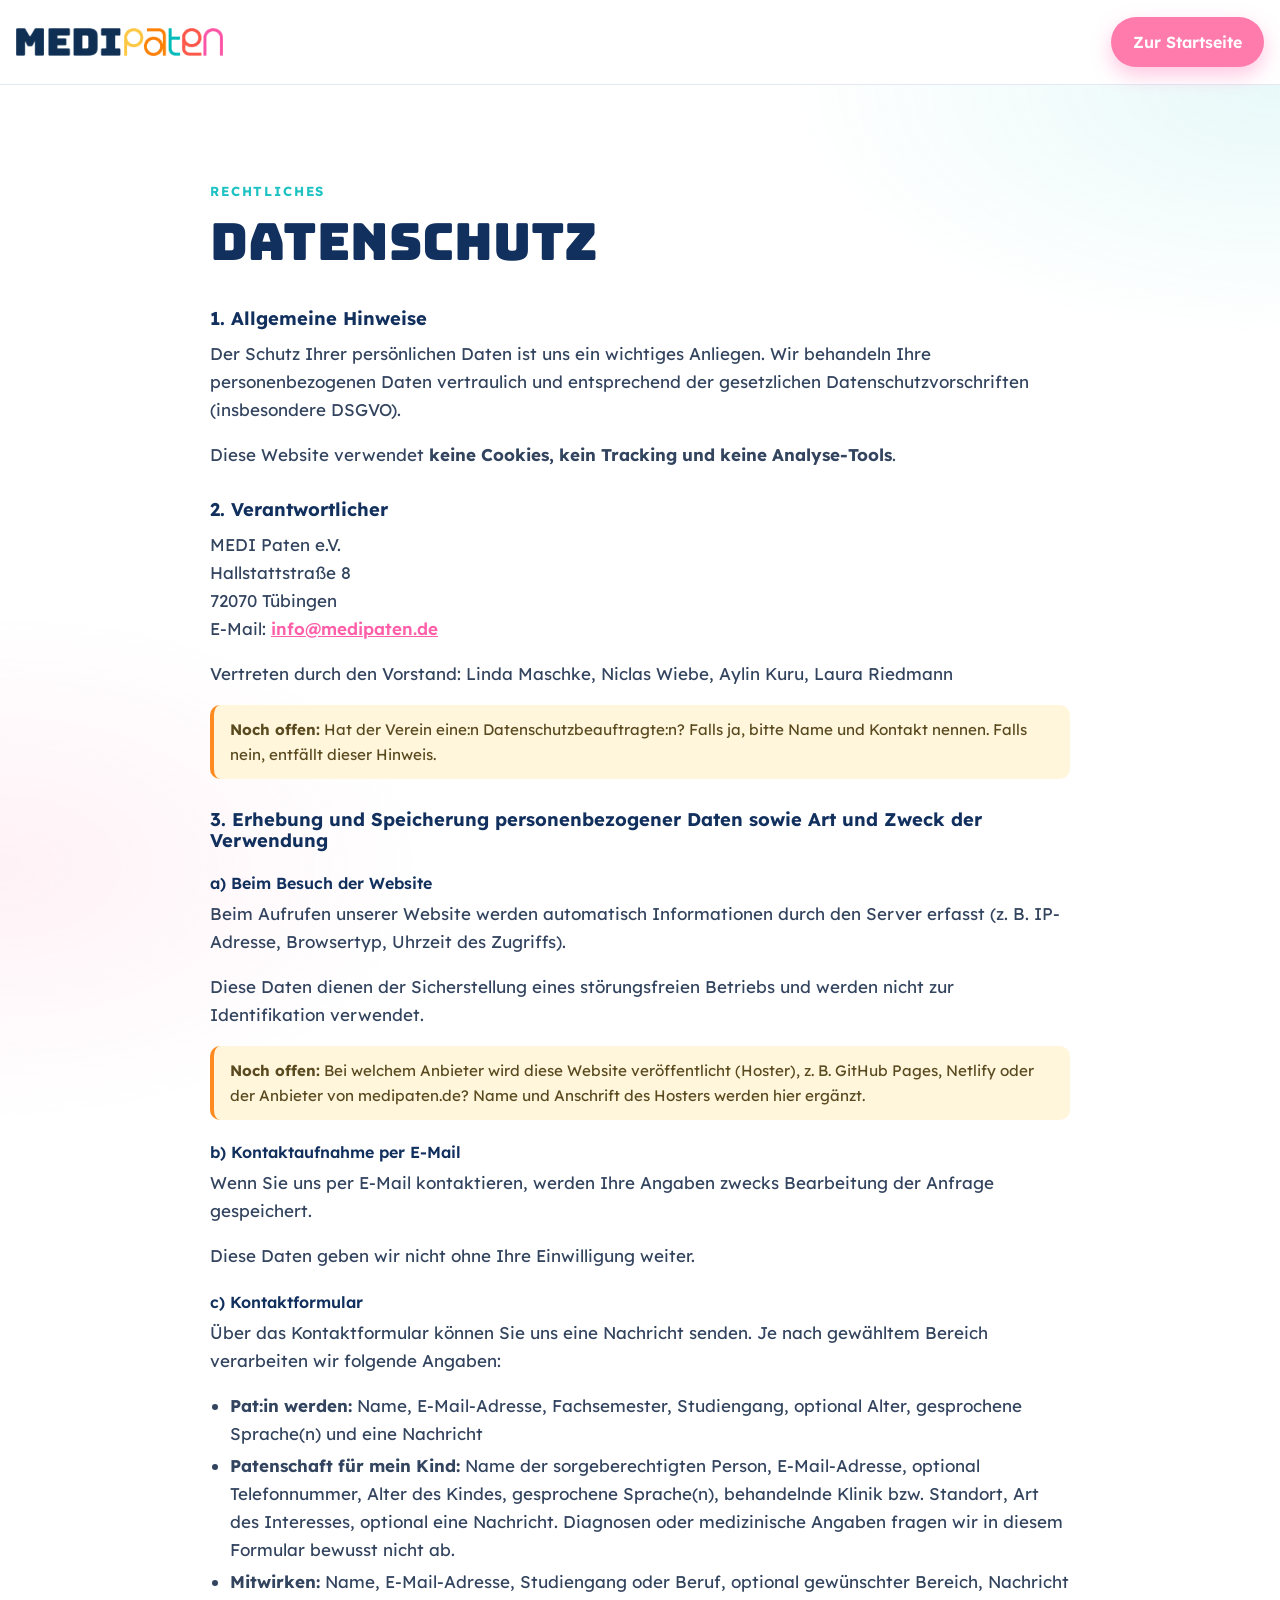
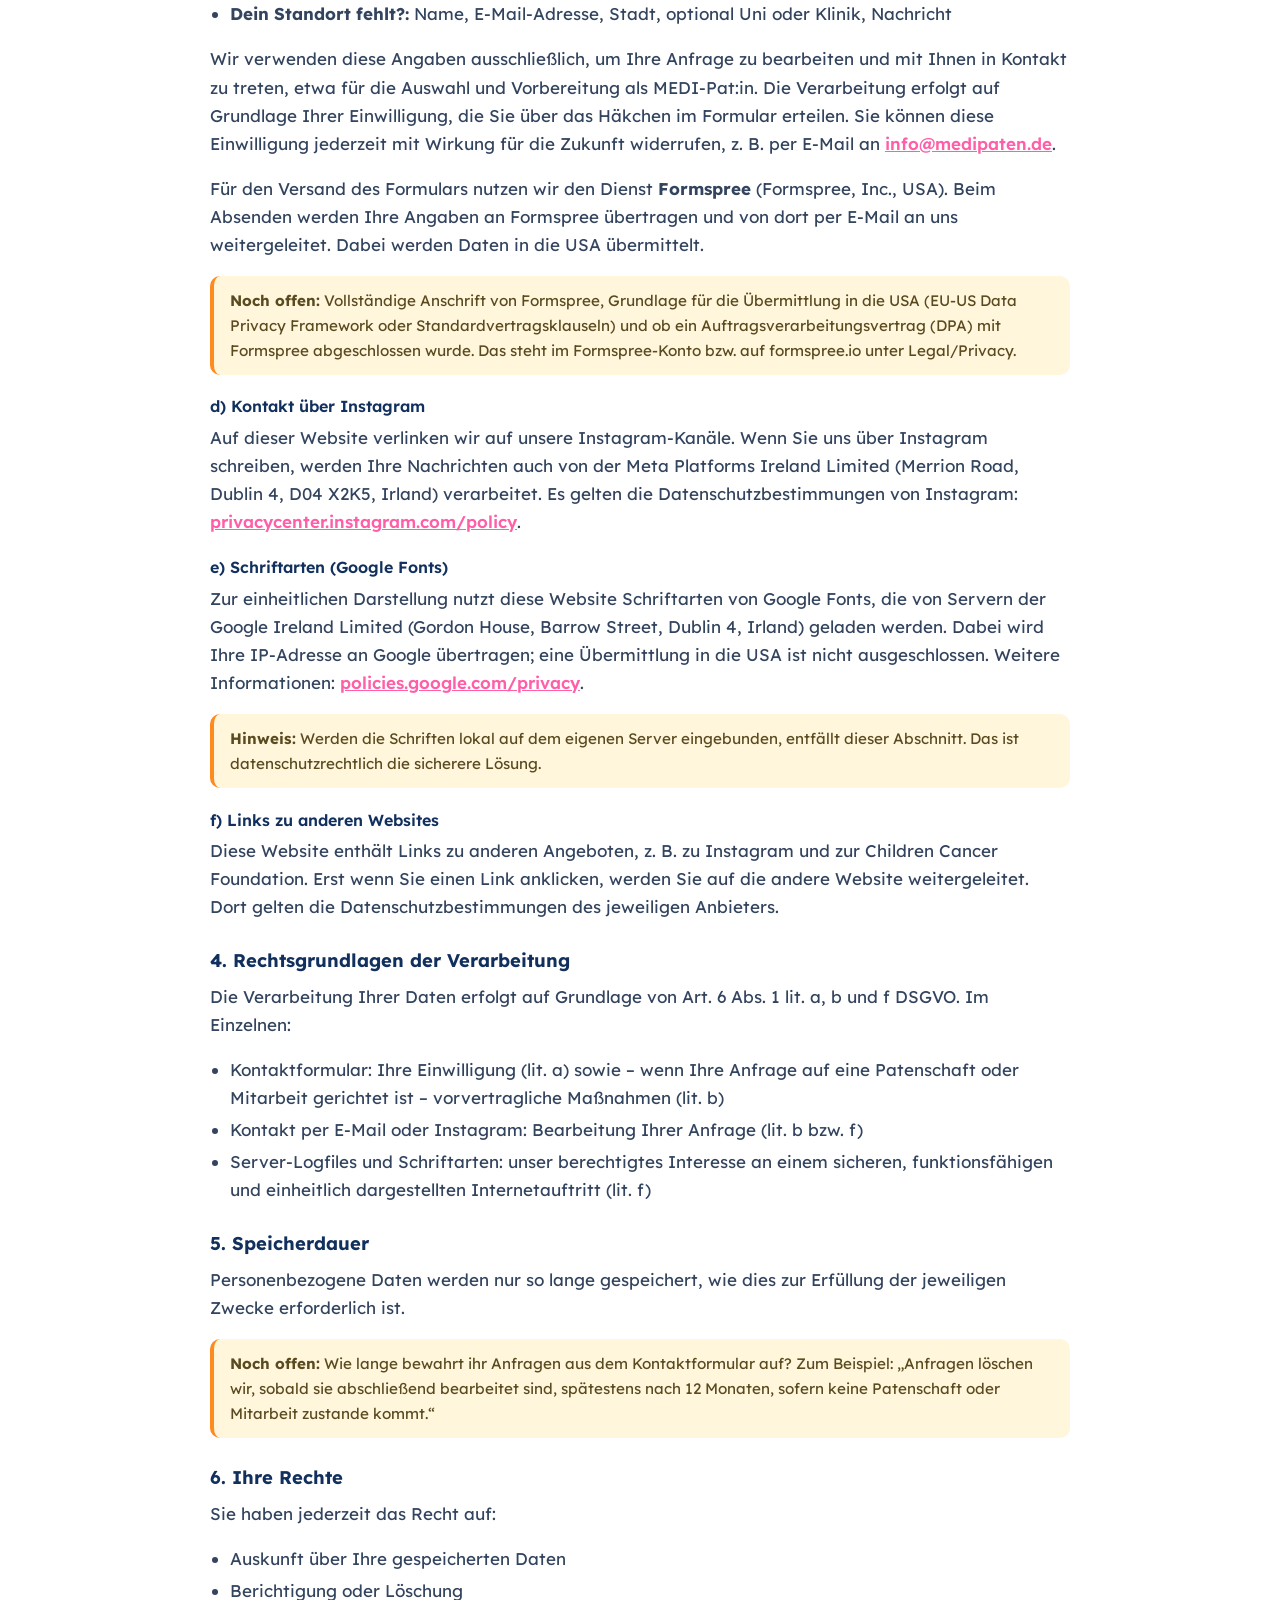
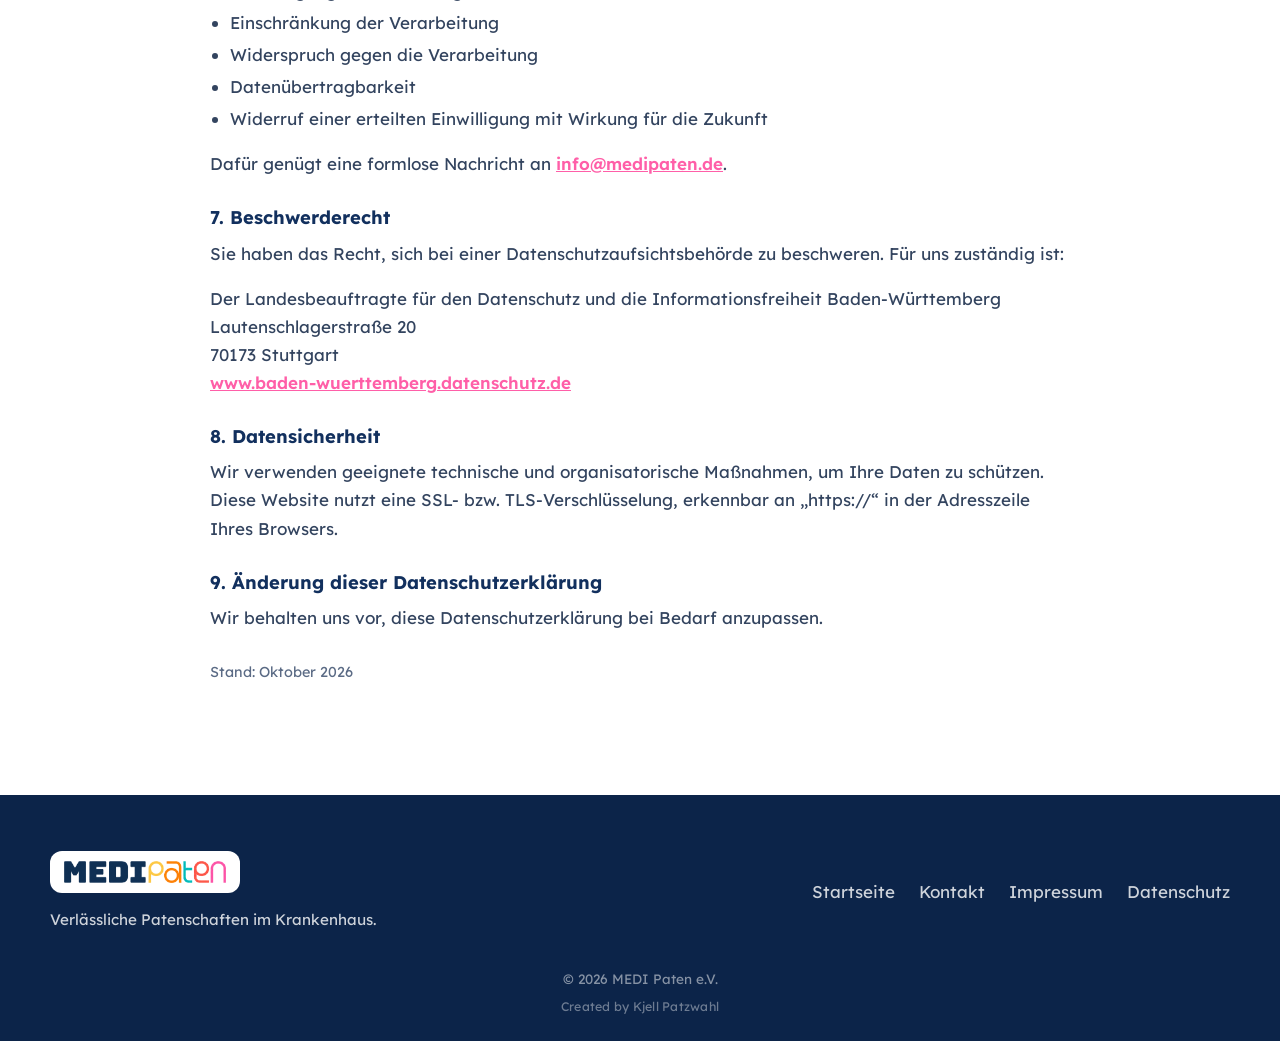
==== commit be2cf827: "Add "Created by Kjell Patzwahl" to the footer Co-Authored-By: Claude Opus 5.5 <noreply@anthropic.com" ====
--- a/datenschutz.html
+++ b/datenschutz.html
@@ -126,6 +126,7 @@
     </div>
   </div>
   <p class="copy">© 2026 MEDI Paten e.V.</p>
+  <p class="credit">Created by Kjell Patzwahl</p>
 </footer>
 
 </body>
--- a/styles.css
+++ b/styles.css
@@ -62,7 +62,7 @@
   padding: .75em 1.4em;
   border-radius: 999px;
   font-family: var(--font-body); font-weight: 600; font-size: 1rem;
-  text-decoration: none; border: 2px solid transparent; cursor: pointer;
+  text-decoration: none; border: 2px solid transparent; cursor: pointer; text-align: center;
   transition: transform .2s ease, box-shadow .2s ease, background .2s ease, color .2s ease;
 }
 .btn:hover { transform: translateY(-2px); }
@@ -135,7 +135,7 @@
   color: #fff;
   padding: clamp(56px, 8vw, 96px) 0 clamp(80px, 10vw, 120px);
 }
-.hero-inner { display: grid; grid-template-columns: 1fr 1.1fr; gap: 40px; align-items: center; }
+.hero-inner { display: grid; grid-template-columns: 1fr 1.1fr; gap: 40px; align-items: center; position: relative; z-index: 1; }
 .eyebrow { font-size: .8rem; letter-spacing: .12em; text-transform: uppercase; color: var(--yellow); font-weight: 600; }
 .hero h1 { font-family: var(--font-display); font-weight: 400; text-transform: uppercase; font-size: clamp(2.1rem, 4.4vw, 3.5rem); line-height: 1.08; margin-bottom: .5em; }
 .hl-pink { color: var(--pink); }
@@ -553,6 +553,7 @@
 .footer-links a { text-decoration: none; }
 .footer-links a:hover { color: var(--pink); }
 .copy { text-align: center; font-size: .85rem; color: rgba(255,255,255,.5); margin: 36px 0 0; }
+.credit { text-align: center; font-size: .78rem; color: rgba(255,255,255,.4); margin: 6px 0 0; letter-spacing: .02em; }
 
 /* ---------- Reveal on scroll ---------- */
 .reveal { opacity: 0; transform: translateY(26px); transition: opacity .8s ease, transform .8s cubic-bezier(.2,.7,.2,1); }
@@ -608,6 +609,9 @@
   .tl-item::after { content: ""; position: absolute; left: -27px; top: 34px; width: 15px; height: 15px; border-radius: 50%; background: #fff; border: 3px solid var(--ccf-2); }
 }
 @media (max-width: 560px) {
+  /* Regenbogen im Hero kleiner und unter den Text, damit nichts verdeckt wird */
+  .hero { padding-bottom: 110px; }
+  .hero .rainbow-left { width: 170px; height: 170px; left: -85px; bottom: -85px; }
   .pin-logo { width: 38px; height: 38px; border-width: 2.5px; }
   .pin-right .pin-label { left: 24px; }
   .pin-left .pin-label { right: 24px; }
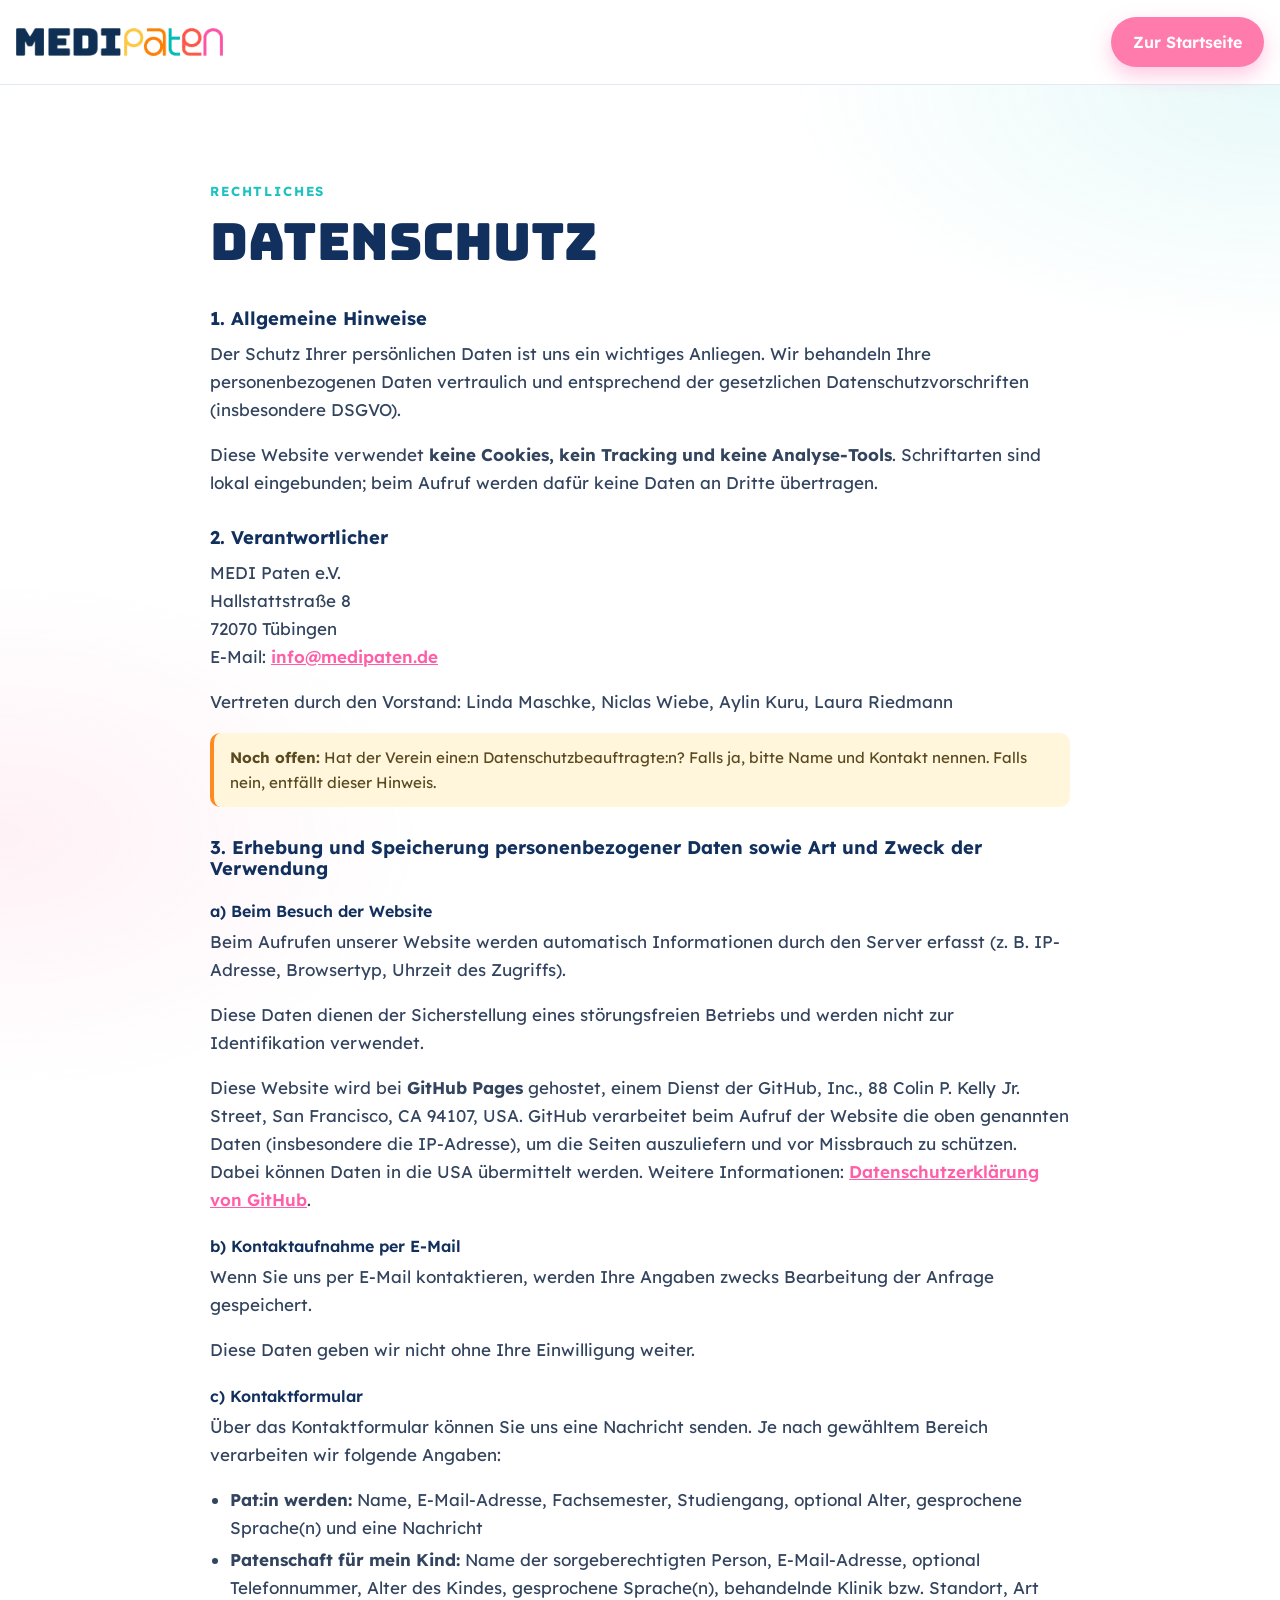
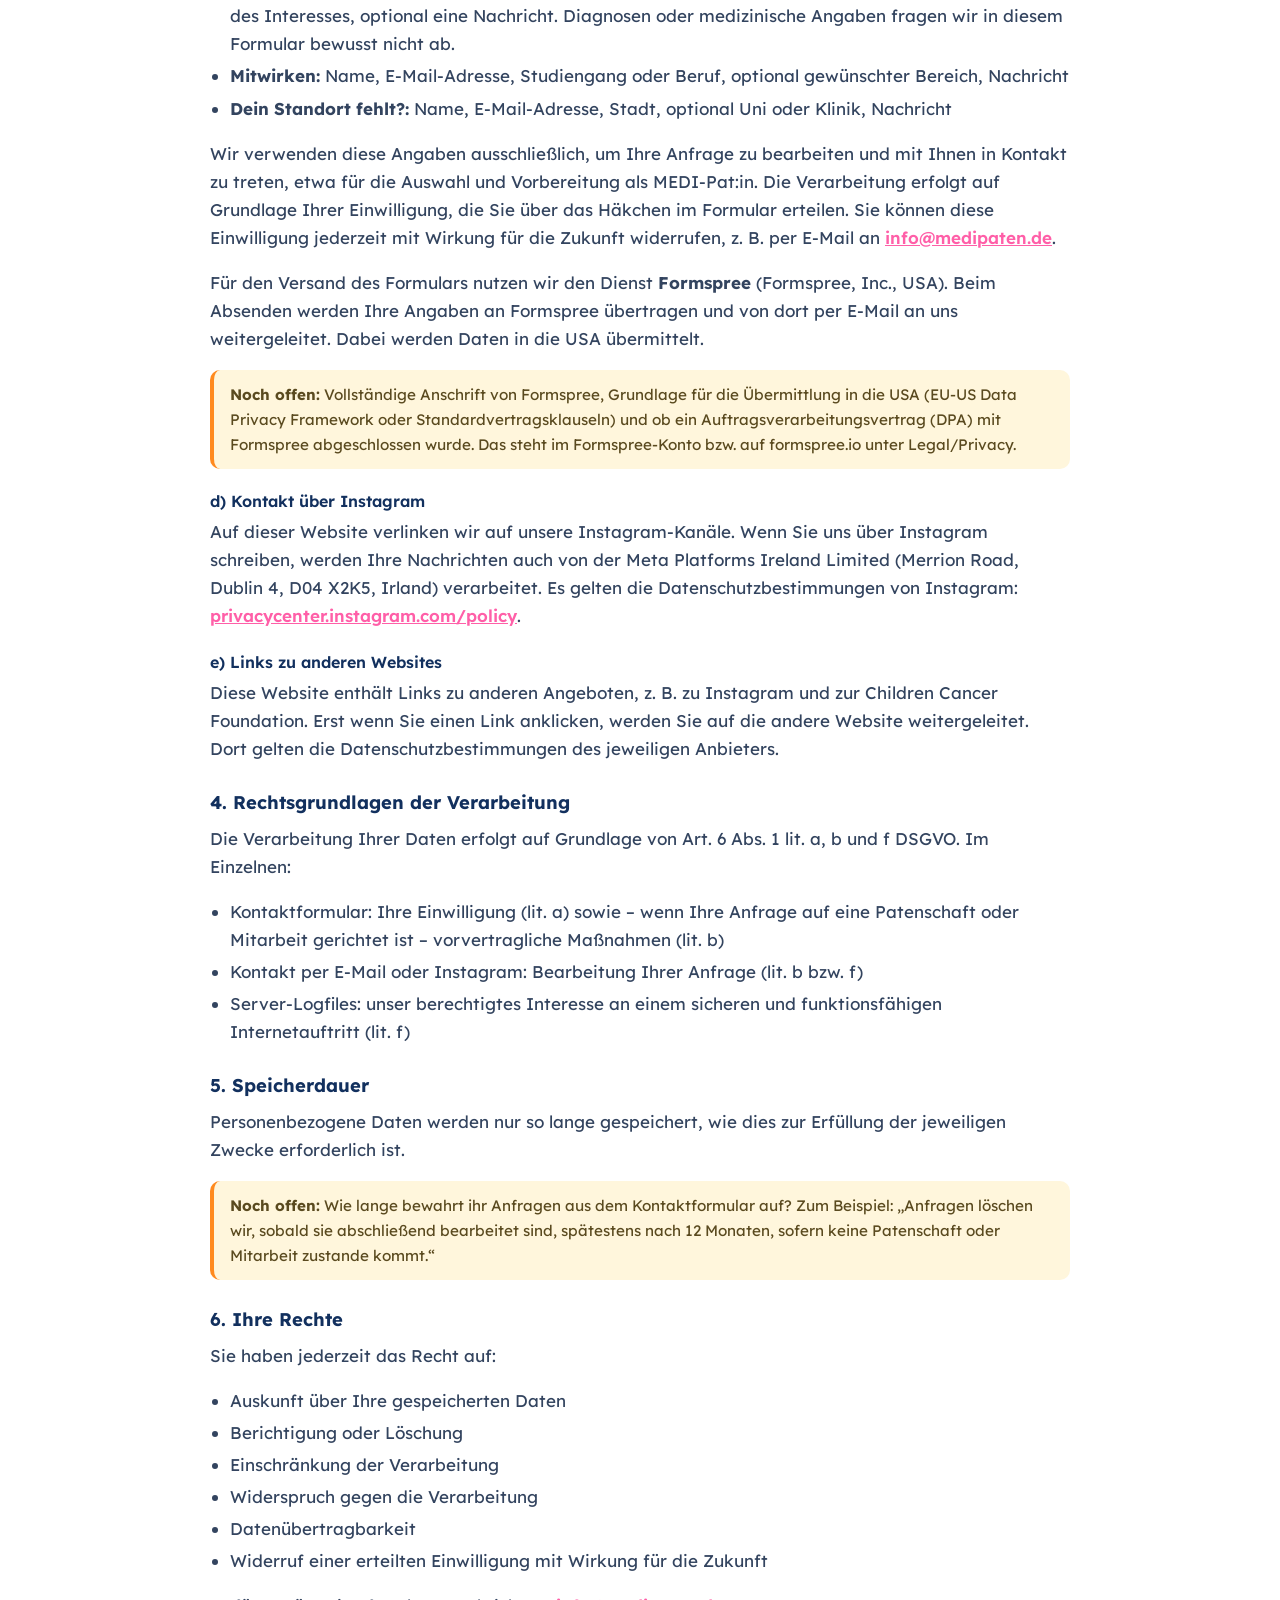
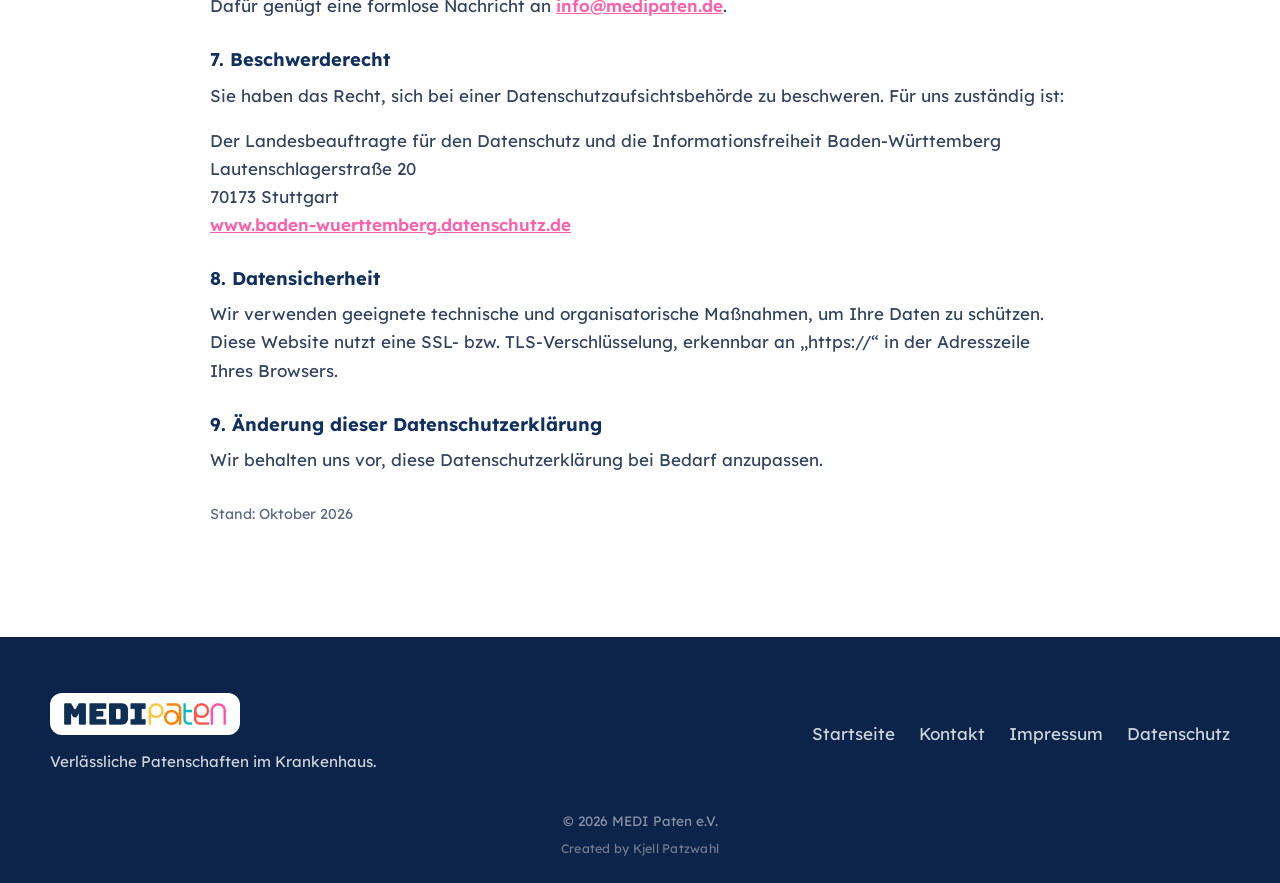
==== commit 6b5d7cca: "Prepare launch: local fonts, GitHub Pages domain, privacy update - Host Bungee, Lexend and Titan One" ====
--- a/datenschutz.html
+++ b/datenschutz.html
@@ -7,9 +7,6 @@
   <meta name="description" content="Datenschutzerklärung des MEDI Paten e.V. für die Website von MEDIPATEN Witten">
   <meta name="theme-color" content="#12305e">
   <link rel="icon" href="assets/img/otter.png">
-  <link rel="preconnect" href="https://fonts.googleapis.com">
-  <link rel="preconnect" href="https://fonts.gstatic.com" crossorigin>
-  <link href="https://fonts.googleapis.com/css2?family=Bungee&family=Lexend:wght@300;400;500;600;700&display=swap" rel="stylesheet">
   <link rel="stylesheet" href="styles.css">
 </head>
 <body>
@@ -32,7 +29,7 @@
     <section class="legal-text">
       <h2>1. Allgemeine Hinweise</h2>
       <p>Der Schutz Ihrer persönlichen Daten ist uns ein wichtiges Anliegen. Wir behandeln Ihre personenbezogenen Daten vertraulich und entsprechend der gesetzlichen Datenschutzvorschriften (insbesondere DSGVO).</p>
-      <p>Diese Website verwendet <strong>keine Cookies, kein Tracking und keine Analyse-Tools</strong>.</p>
+      <p>Diese Website verwendet <strong>keine Cookies, kein Tracking und keine Analyse-Tools</strong>. Schriftarten sind lokal eingebunden; beim Aufruf werden dafür keine Daten an Dritte übertragen.</p>
 
       <h2>2. Verantwortlicher</h2>
       <p>MEDI Paten e.V.<br>Hallstattstraße 8<br>72070 Tübingen<br>E-Mail: <a href="mailto:info@medipaten.de">info@medipaten.de</a></p>
@@ -44,7 +41,7 @@
       <h3>a) Beim Besuch der Website</h3>
       <p>Beim Aufrufen unserer Website werden automatisch Informationen durch den Server erfasst (z.&nbsp;B. IP-Adresse, Browsertyp, Uhrzeit des Zugriffs).</p>
       <p>Diese Daten dienen der Sicherstellung eines störungsfreien Betriebs und werden nicht zur Identifikation verwendet.</p>
-      <p class="legal-todo"><strong>Noch offen:</strong> Bei welchem Anbieter wird diese Website veröffentlicht (Hoster), z.&nbsp;B. GitHub Pages, Netlify oder der Anbieter von medipaten.de? Name und Anschrift des Hosters werden hier ergänzt.</p>
+      <p>Diese Website wird bei <strong>GitHub Pages</strong> gehostet, einem Dienst der GitHub, Inc., 88 Colin P. Kelly Jr. Street, San Francisco, CA 94107, USA. GitHub verarbeitet beim Aufruf der Website die oben genannten Daten (insbesondere die IP-Adresse), um die Seiten auszuliefern und vor Missbrauch zu schützen. Dabei können Daten in die USA übermittelt werden. Weitere Informationen: <a href="https://docs.github.com/de/site-policy/privacy-policies/github-general-privacy-statement" target="_blank" rel="noopener">Datenschutzerklärung von GitHub</a>.</p>
 
       <h3>b) Kontaktaufnahme per E-Mail</h3>
       <p>Wenn Sie uns per E-Mail kontaktieren, werden Ihre Angaben zwecks Bearbeitung der Anfrage gespeichert.</p>
@@ -65,11 +62,8 @@
       <h3>d) Kontakt über Instagram</h3>
       <p>Auf dieser Website verlinken wir auf unsere Instagram-Kanäle. Wenn Sie uns über Instagram schreiben, werden Ihre Nachrichten auch von der Meta Platforms Ireland Limited (Merrion Road, Dublin 4, D04 X2K5, Irland) verarbeitet. Es gelten die Datenschutzbestimmungen von Instagram: <a href="https://privacycenter.instagram.com/policy" target="_blank" rel="noopener">privacycenter.instagram.com/policy</a>.</p>
 
-      <h3>e) Schriftarten (Google Fonts)</h3>
-      <p>Zur einheitlichen Darstellung nutzt diese Website Schriftarten von Google Fonts, die von Servern der Google Ireland Limited (Gordon House, Barrow Street, Dublin 4, Irland) geladen werden. Dabei wird Ihre IP-Adresse an Google übertragen; eine Übermittlung in die USA ist nicht ausgeschlossen. Weitere Informationen: <a href="https://policies.google.com/privacy" target="_blank" rel="noopener">policies.google.com/privacy</a>.</p>
-      <p class="legal-todo"><strong>Hinweis:</strong> Werden die Schriften lokal auf dem eigenen Server eingebunden, entfällt dieser Abschnitt. Das ist datenschutzrechtlich die sicherere Lösung.</p>
 
-      <h3>f) Links zu anderen Websites</h3>
+      <h3>e) Links zu anderen Websites</h3>
       <p>Diese Website enthält Links zu anderen Angeboten, z.&nbsp;B. zu Instagram und zur Children Cancer Foundation. Erst wenn Sie einen Link anklicken, werden Sie auf die andere Website weitergeleitet. Dort gelten die Datenschutzbestimmungen des jeweiligen Anbieters.</p>
 
       <h2>4. Rechtsgrundlagen der Verarbeitung</h2>
@@ -77,7 +71,7 @@
       <ul>
         <li>Kontaktformular: Ihre Einwilligung (lit. a) sowie – wenn Ihre Anfrage auf eine Patenschaft oder Mitarbeit gerichtet ist – vorvertragliche Maßnahmen (lit. b)</li>
         <li>Kontakt per E-Mail oder Instagram: Bearbeitung Ihrer Anfrage (lit. b bzw. f)</li>
-        <li>Server-Logfiles und Schriftarten: unser berechtigtes Interesse an einem sicheren, funktionsfähigen und einheitlich dargestellten Internetauftritt (lit. f)</li>
+        <li>Server-Logfiles: unser berechtigtes Interesse an einem sicheren und funktionsfähigen Internetauftritt (lit. f)</li>
       </ul>
 
       <h2>5. Speicherdauer</h2>
--- a/styles.css
+++ b/styles.css
@@ -2,6 +2,15 @@
    MEDIPATEN – Stylesheet
    Farben & Schriften angelehnt an Logo und Social-Media-Slides
    ========================================================= */
+/* Schriften lokal eingebunden (SIL Open Font License) – keine Verbindung zu Google nötig */
+@font-face { font-family: "Bungee"; font-style: normal; font-weight: 400; font-display: swap; src: url("assets/fonts/bungee-latin-400-normal.woff2") format("woff2"); }
+@font-face { font-family: "Titan One"; font-style: normal; font-weight: 400; font-display: swap; src: url("assets/fonts/titan-one-latin-400-normal.woff2") format("woff2"); }
+@font-face { font-family: "Lexend"; font-style: normal; font-weight: 300; font-display: swap; src: url("assets/fonts/lexend-latin-300-normal.woff2") format("woff2"); }
+@font-face { font-family: "Lexend"; font-style: normal; font-weight: 400; font-display: swap; src: url("assets/fonts/lexend-latin-400-normal.woff2") format("woff2"); }
+@font-face { font-family: "Lexend"; font-style: normal; font-weight: 500; font-display: swap; src: url("assets/fonts/lexend-latin-500-normal.woff2") format("woff2"); }
+@font-face { font-family: "Lexend"; font-style: normal; font-weight: 600; font-display: swap; src: url("assets/fonts/lexend-latin-600-normal.woff2") format("woff2"); }
+@font-face { font-family: "Lexend"; font-style: normal; font-weight: 700; font-display: swap; src: url("assets/fonts/lexend-latin-700-normal.woff2") format("woff2"); }
+
 :root {
   --navy: #12305e;
   --navy-deep: #0c2449;
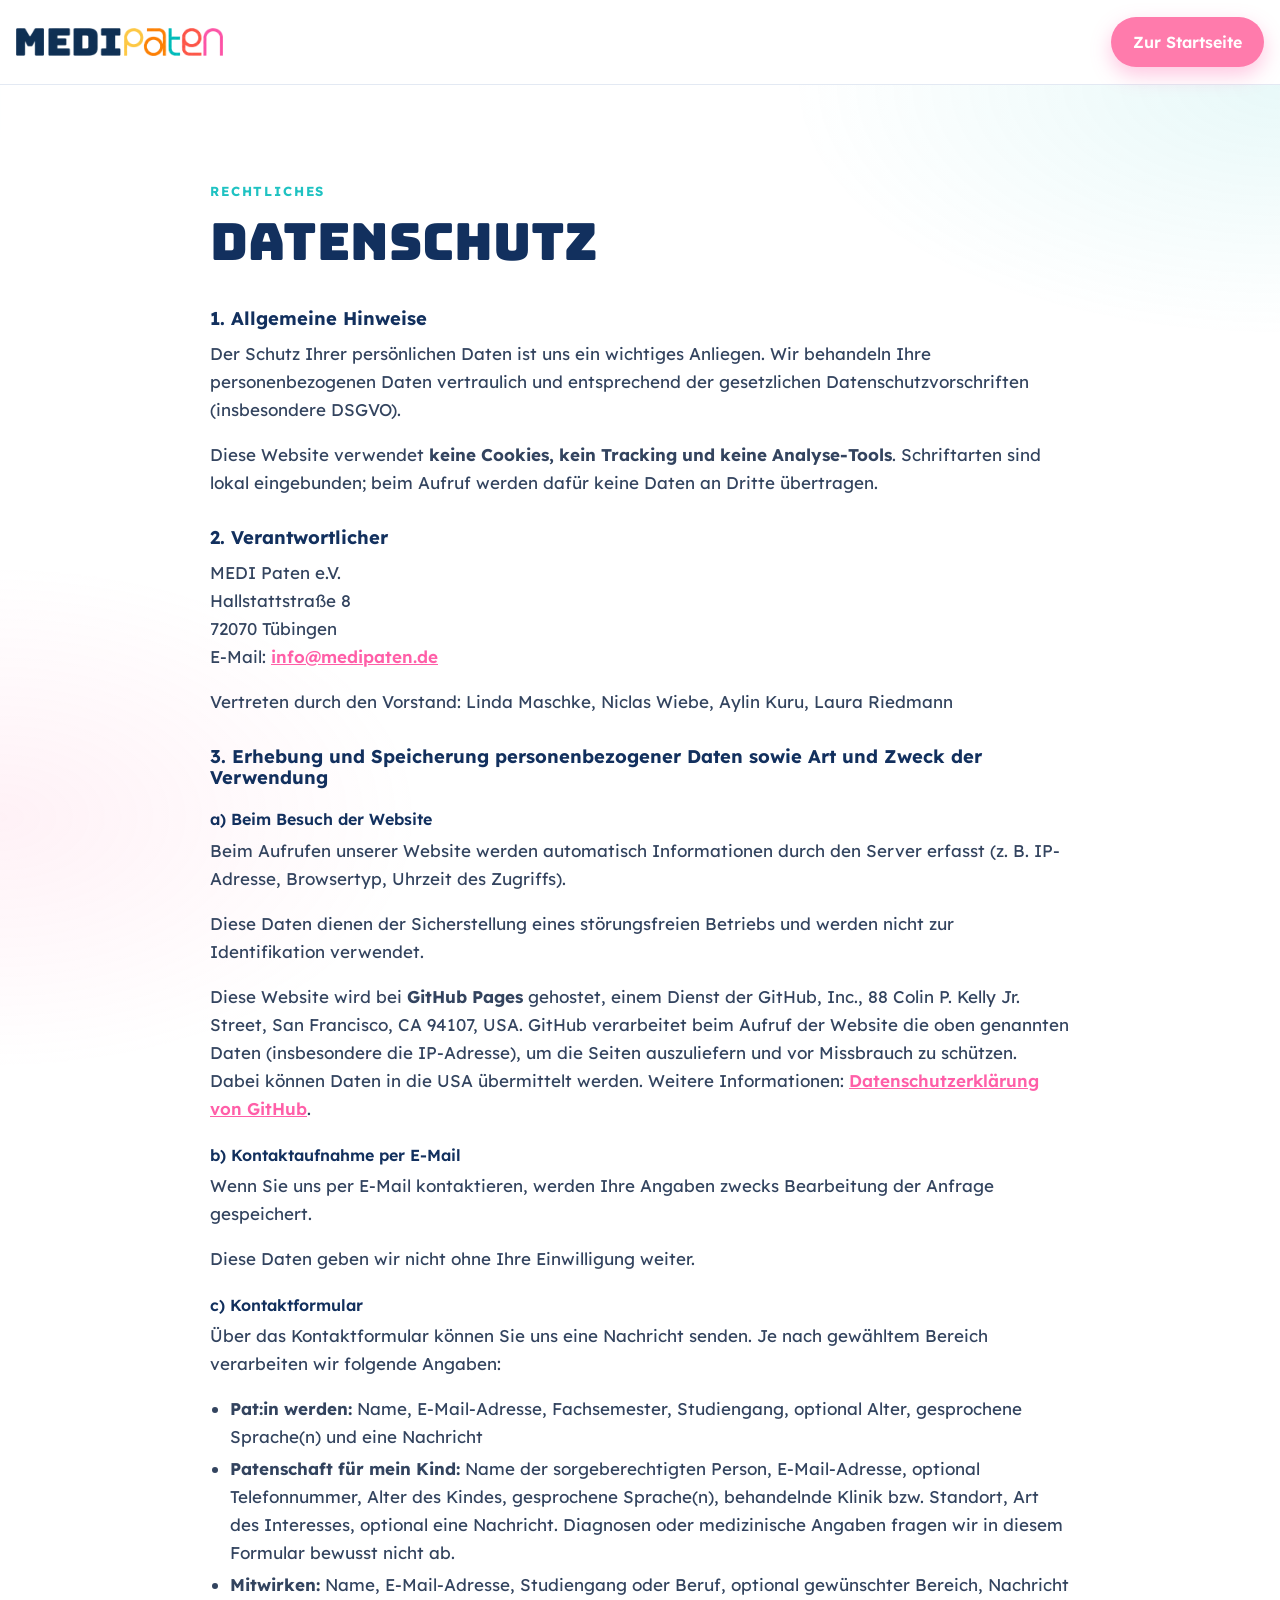
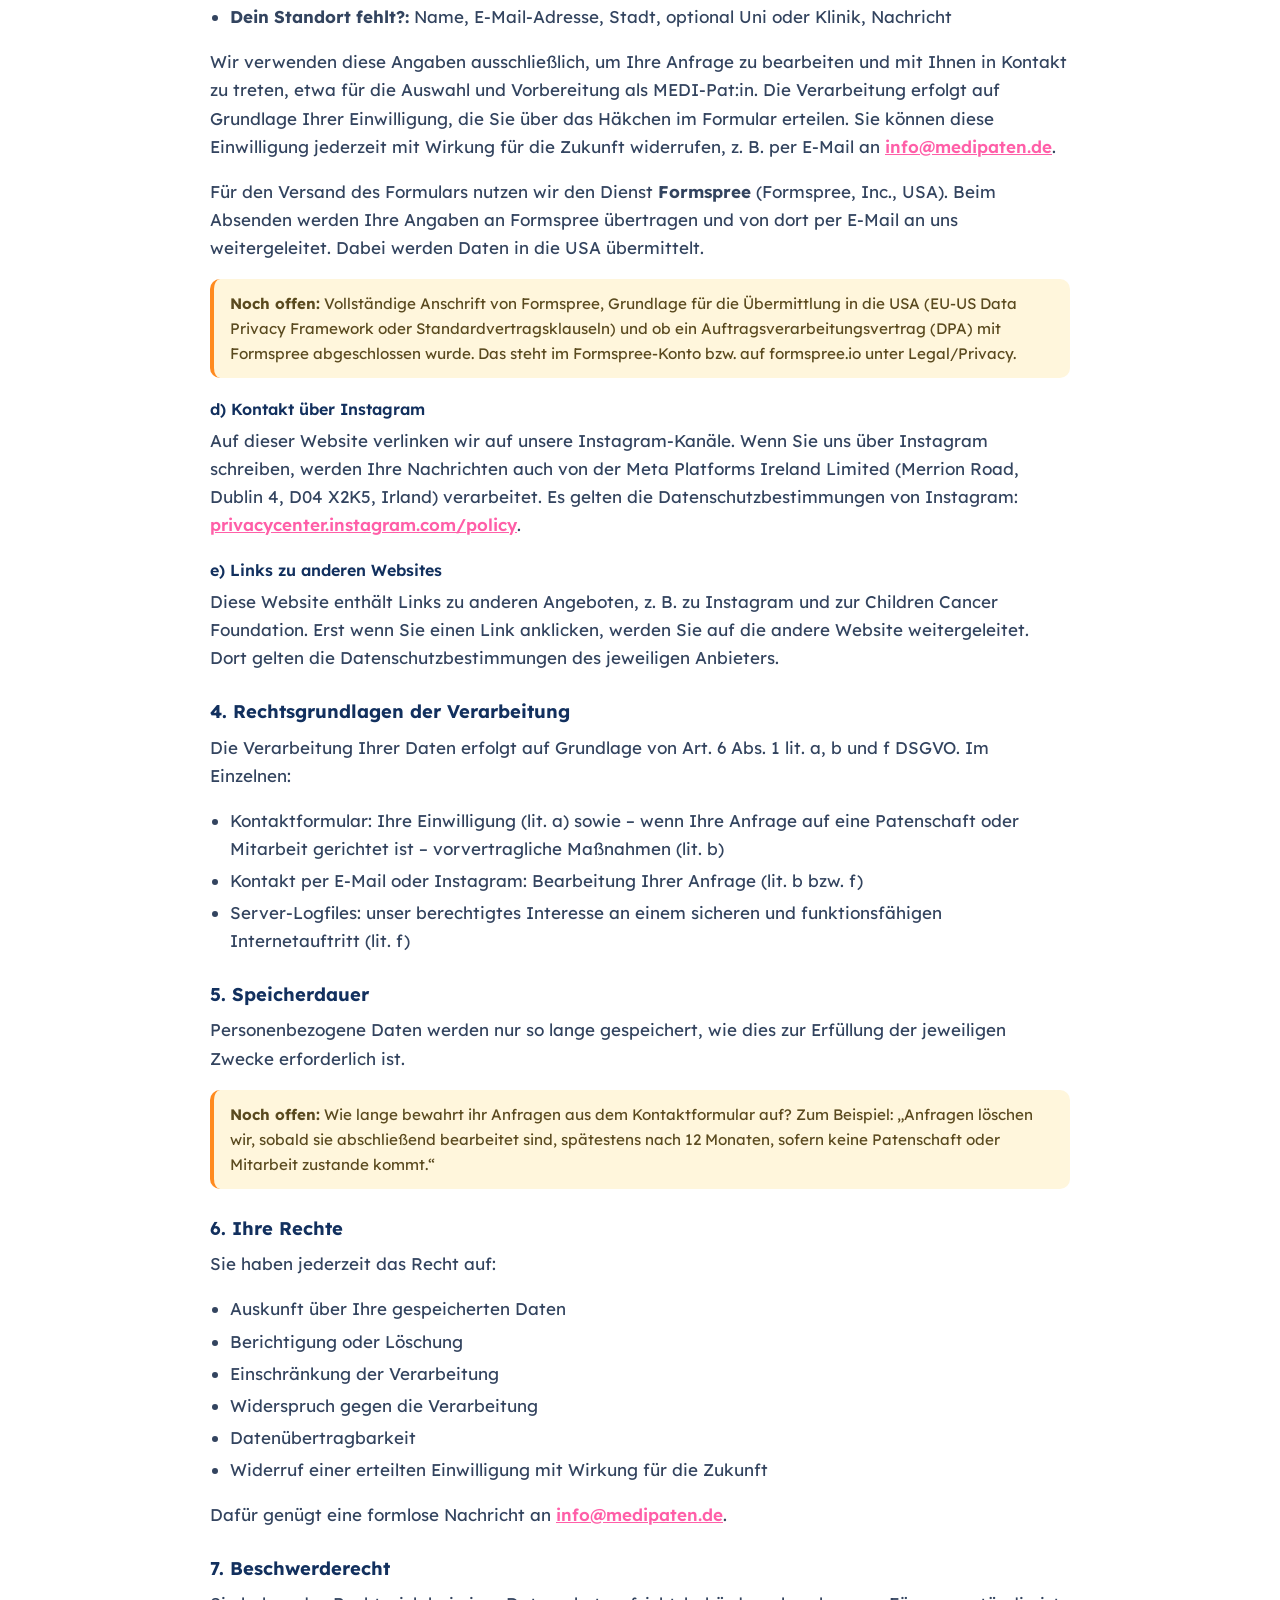
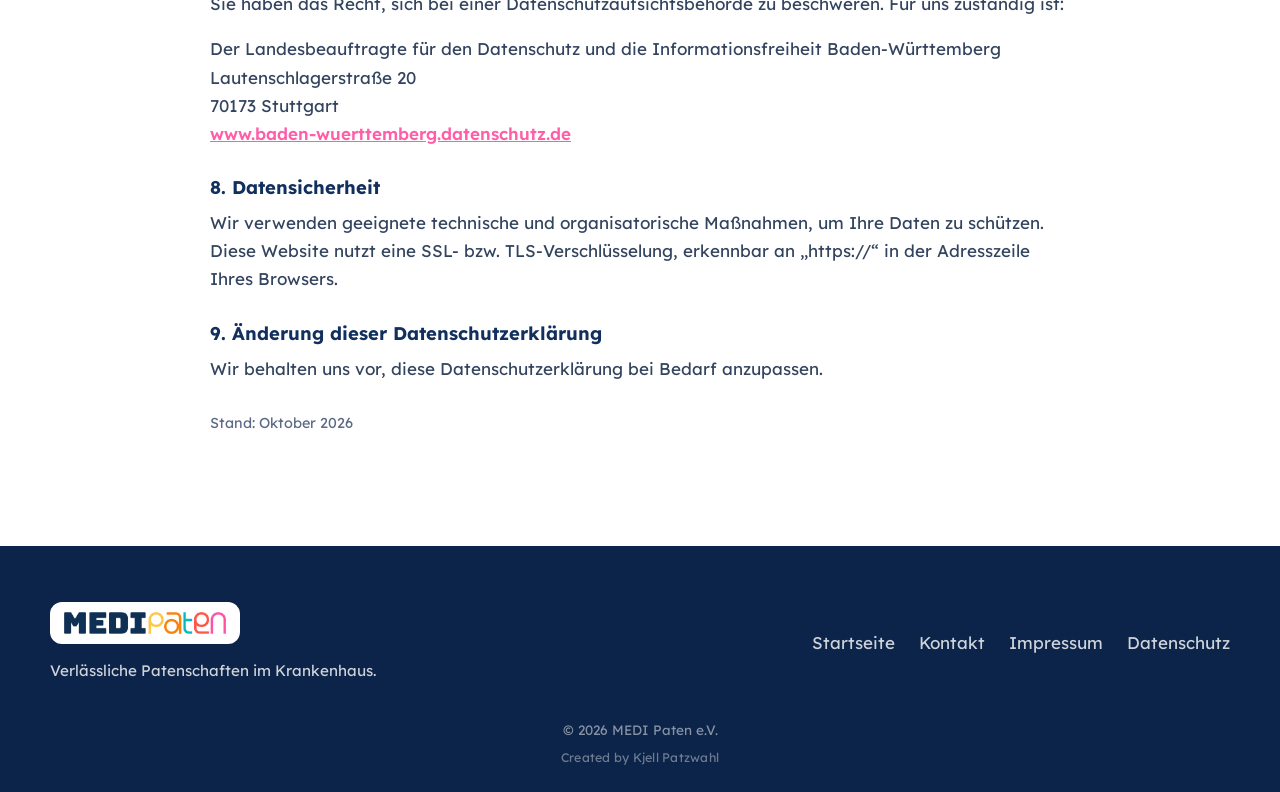
==== commit b0540153: "Remove data protection officer placeholder from privacy policy The association has no data protectio" ====
--- a/datenschutz.html
+++ b/datenschutz.html
@@ -34,7 +34,6 @@
       <h2>2. Verantwortlicher</h2>
       <p>MEDI Paten e.V.<br>Hallstattstraße 8<br>72070 Tübingen<br>E-Mail: <a href="mailto:info@medipaten.de">info@medipaten.de</a></p>
       <p>Vertreten durch den Vorstand: Linda Maschke, Niclas Wiebe, Aylin Kuru, Laura Riedmann</p>
-      <p class="legal-todo"><strong>Noch offen:</strong> Hat der Verein eine:n Datenschutzbeauftragte:n? Falls ja, bitte Name und Kontakt nennen. Falls nein, entfällt dieser Hinweis.</p>
 
       <h2>3. Erhebung und Speicherung personenbezogener Daten sowie Art und Zweck der Verwendung</h2>
 
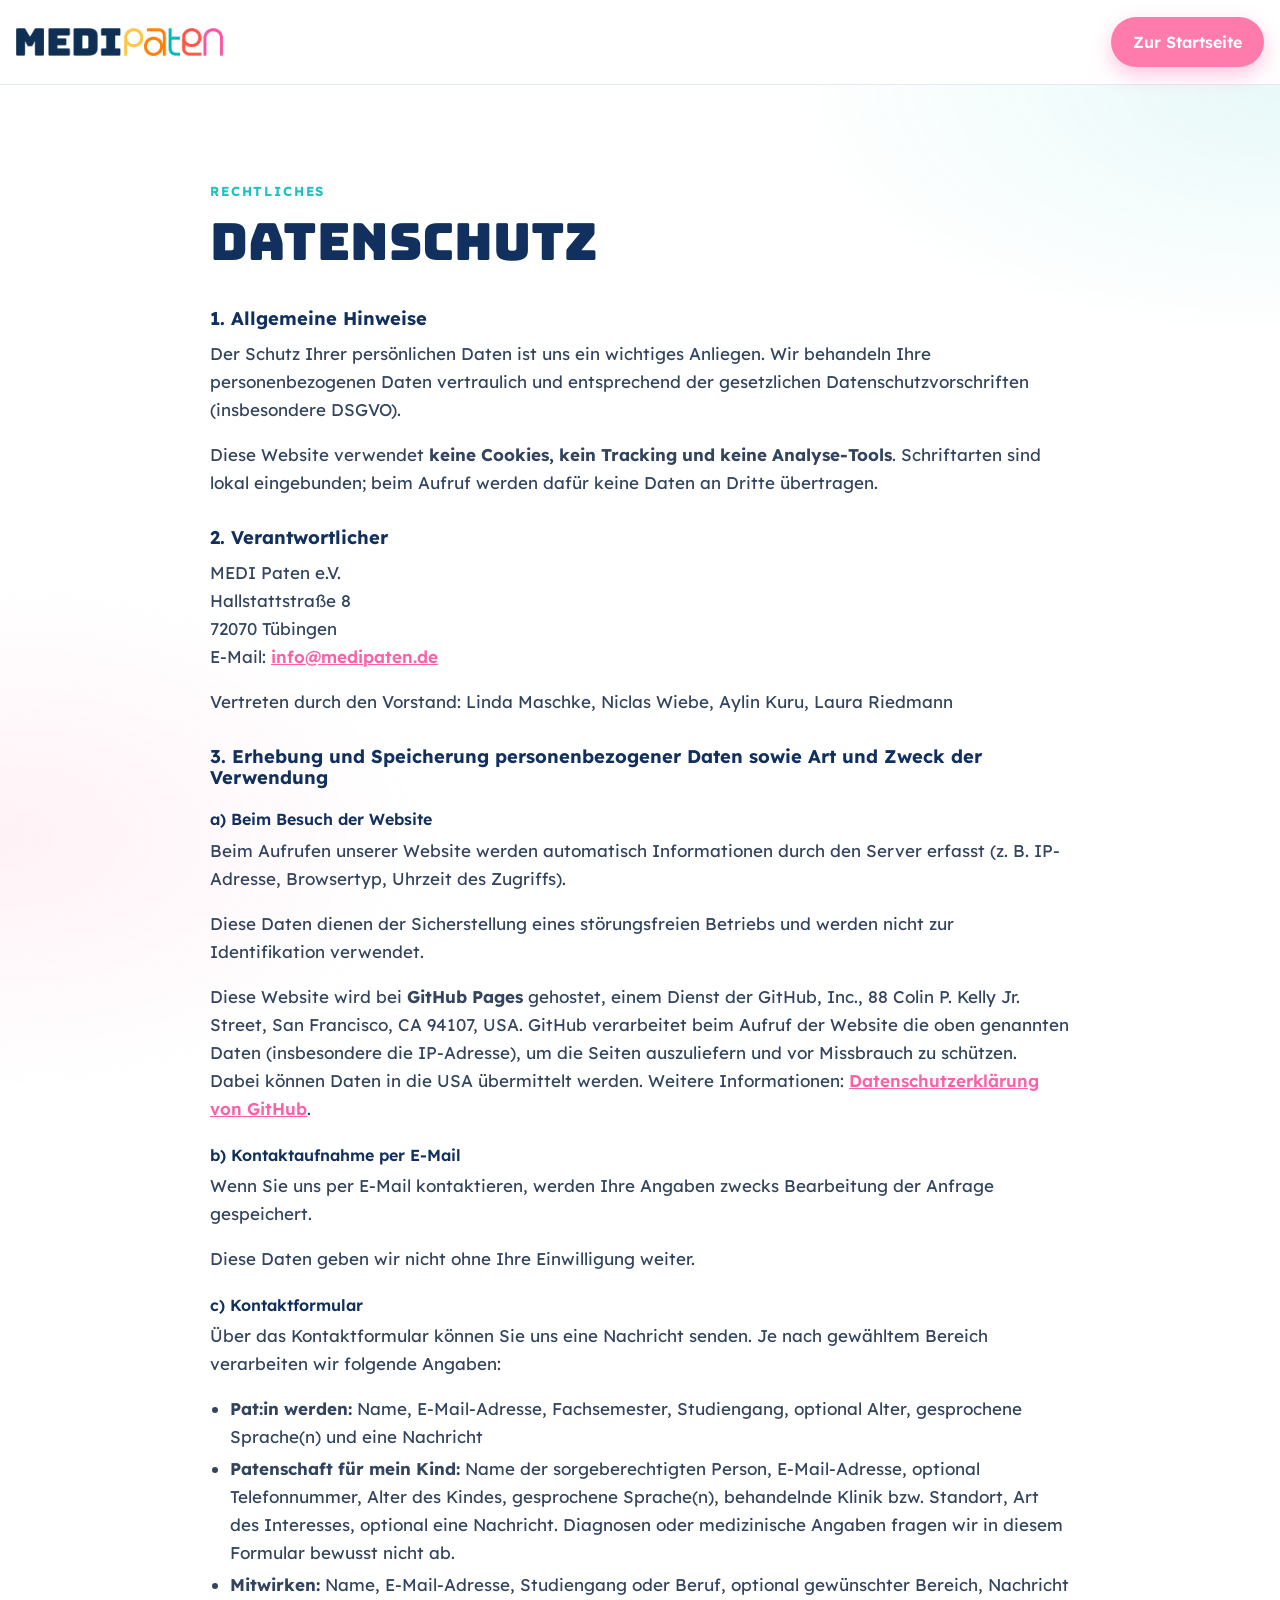
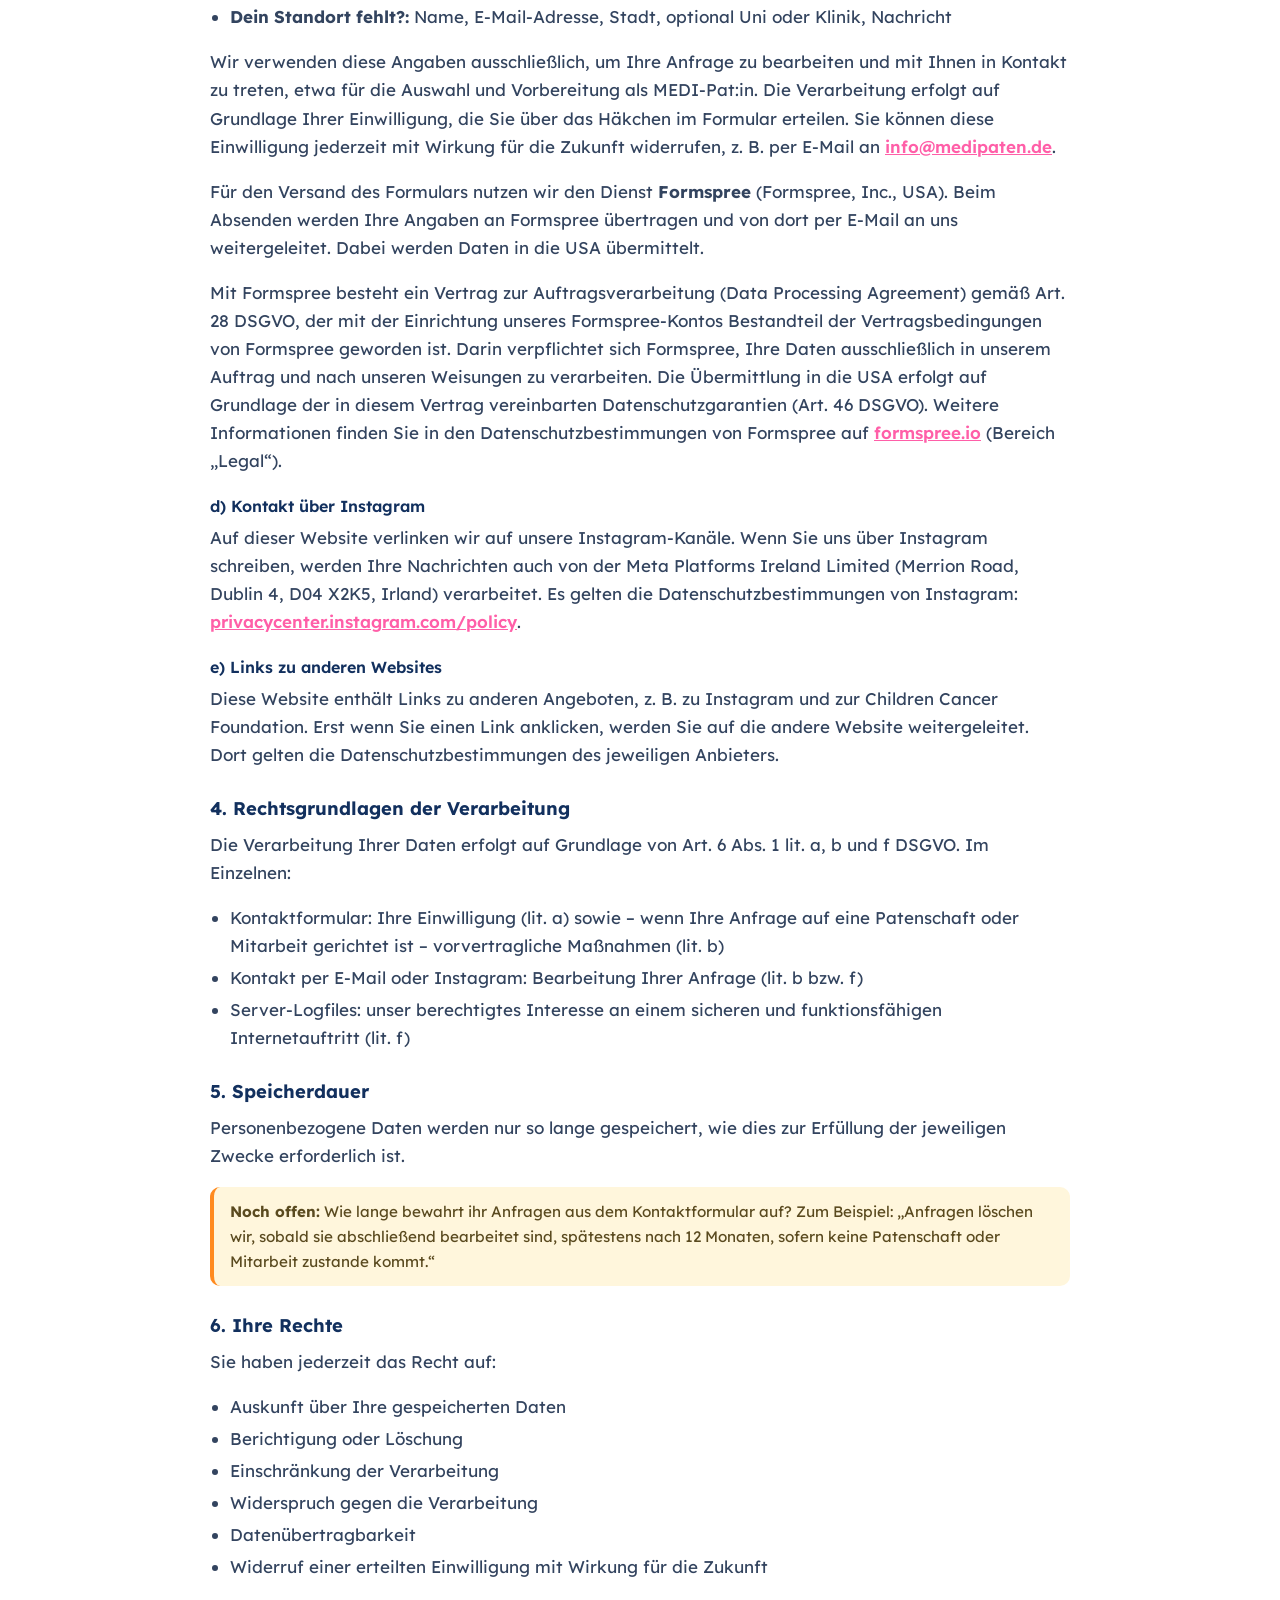
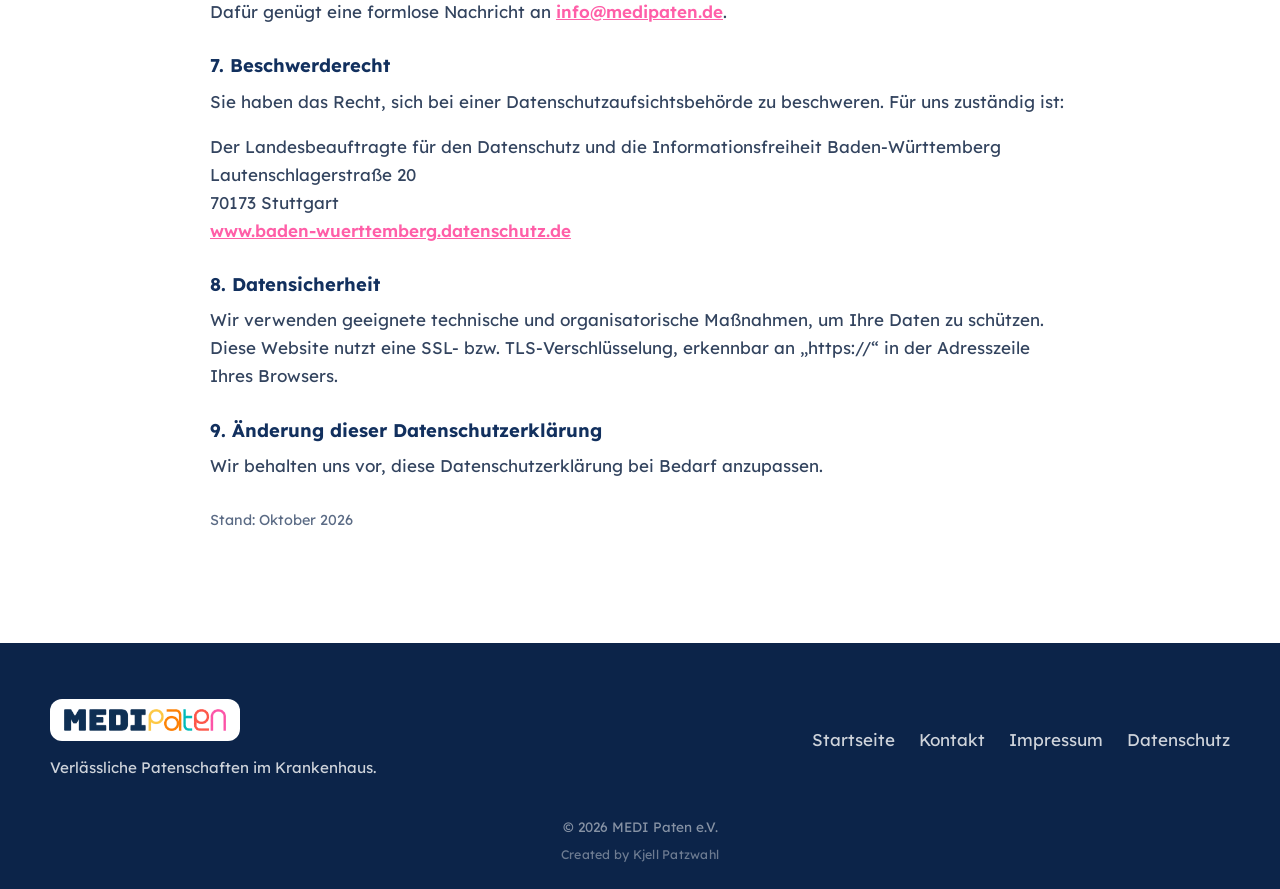
==== commit 9e94e8ad: "Describe the Formspree data processing agreement in the privacy policy Formspree's DPA is concluded " ====
--- a/datenschutz.html
+++ b/datenschutz.html
@@ -56,7 +56,7 @@
       </ul>
       <p>Wir verwenden diese Angaben ausschließlich, um Ihre Anfrage zu bearbeiten und mit Ihnen in Kontakt zu treten, etwa für die Auswahl und Vorbereitung als MEDI-Pat:in. Die Verarbeitung erfolgt auf Grundlage Ihrer Einwilligung, die Sie über das Häkchen im Formular erteilen. Sie können diese Einwilligung jederzeit mit Wirkung für die Zukunft widerrufen, z.&nbsp;B. per E-Mail an <a href="mailto:info@medipaten.de">info@medipaten.de</a>.</p>
       <p>Für den Versand des Formulars nutzen wir den Dienst <strong>Formspree</strong> (Formspree, Inc., USA). Beim Absenden werden Ihre Angaben an Formspree übertragen und von dort per E-Mail an uns weitergeleitet. Dabei werden Daten in die USA übermittelt.</p>
-      <p class="legal-todo"><strong>Noch offen:</strong> Vollständige Anschrift von Formspree, Grundlage für die Übermittlung in die USA (EU-US Data Privacy Framework oder Standardvertragsklauseln) und ob ein Auftragsverarbeitungsvertrag (DPA) mit Formspree abgeschlossen wurde. Das steht im Formspree-Konto bzw. auf formspree.io unter Legal/Privacy.</p>
+      <p>Mit Formspree besteht ein Vertrag zur Auftragsverarbeitung (Data Processing Agreement) gemäß Art. 28 DSGVO, der mit der Einrichtung unseres Formspree-Kontos Bestandteil der Vertragsbedingungen von Formspree geworden ist. Darin verpflichtet sich Formspree, Ihre Daten ausschließlich in unserem Auftrag und nach unseren Weisungen zu verarbeiten. Die Übermittlung in die USA erfolgt auf Grundlage der in diesem Vertrag vereinbarten Datenschutzgarantien (Art. 46 DSGVO). Weitere Informationen finden Sie in den Datenschutzbestimmungen von Formspree auf <a href="https://formspree.io" target="_blank" rel="noopener">formspree.io</a> (Bereich „Legal“).</p>
 
       <h3>d) Kontakt über Instagram</h3>
       <p>Auf dieser Website verlinken wir auf unsere Instagram-Kanäle. Wenn Sie uns über Instagram schreiben, werden Ihre Nachrichten auch von der Meta Platforms Ireland Limited (Merrion Road, Dublin 4, D04 X2K5, Irland) verarbeitet. Es gelten die Datenschutzbestimmungen von Instagram: <a href="https://privacycenter.instagram.com/policy" target="_blank" rel="noopener">privacycenter.instagram.com/policy</a>.</p>
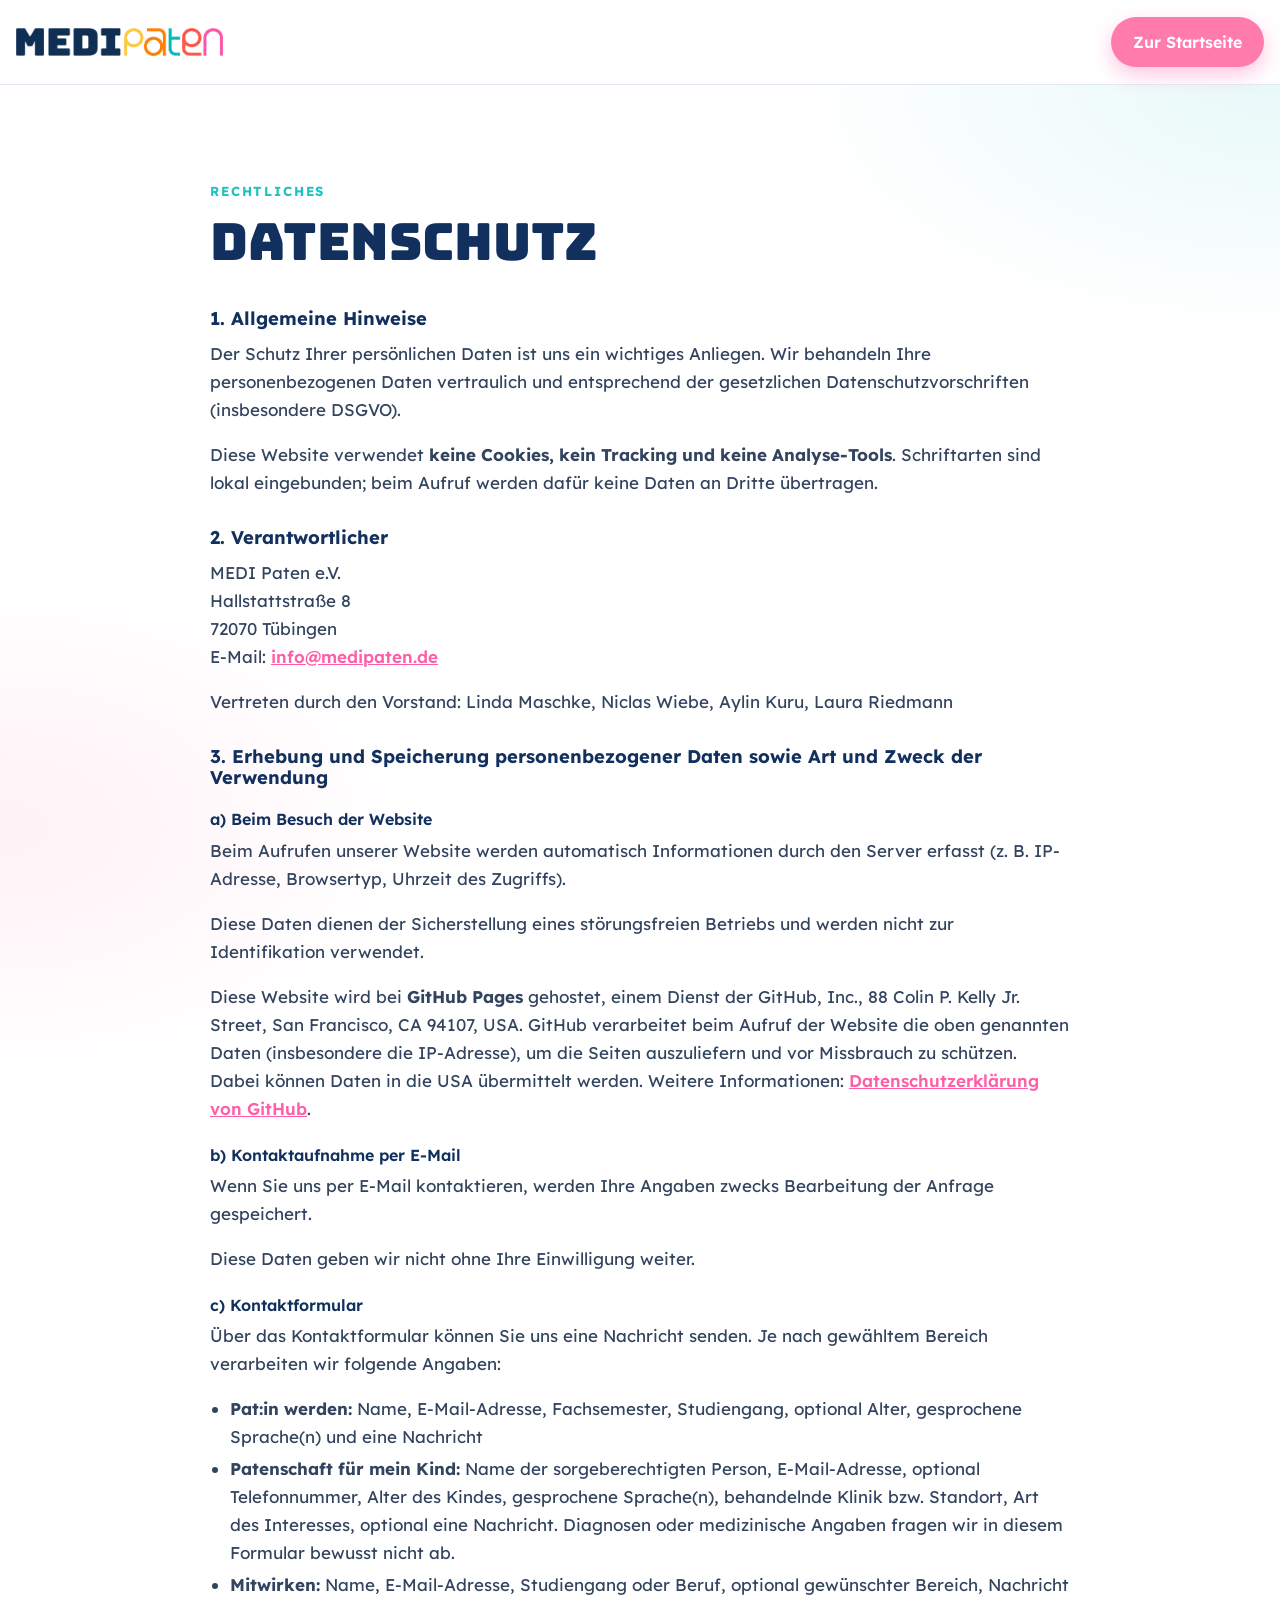
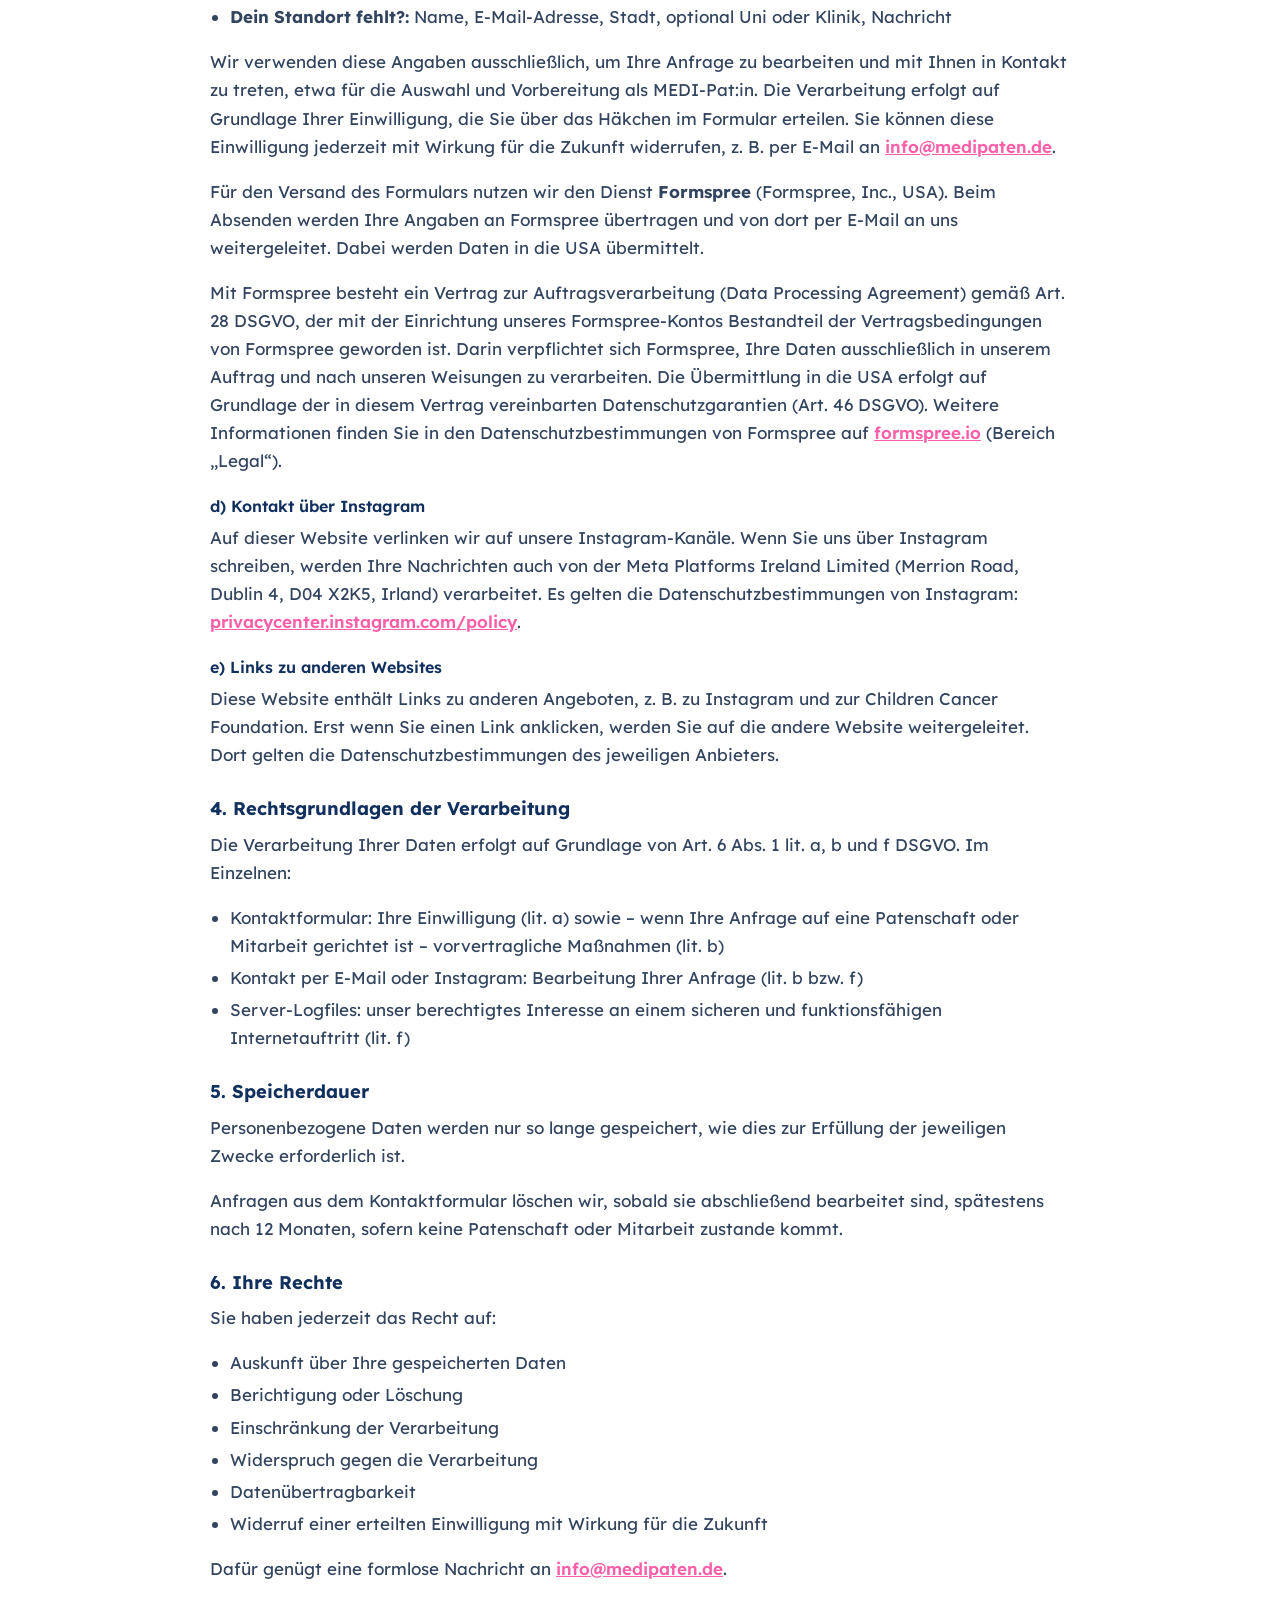
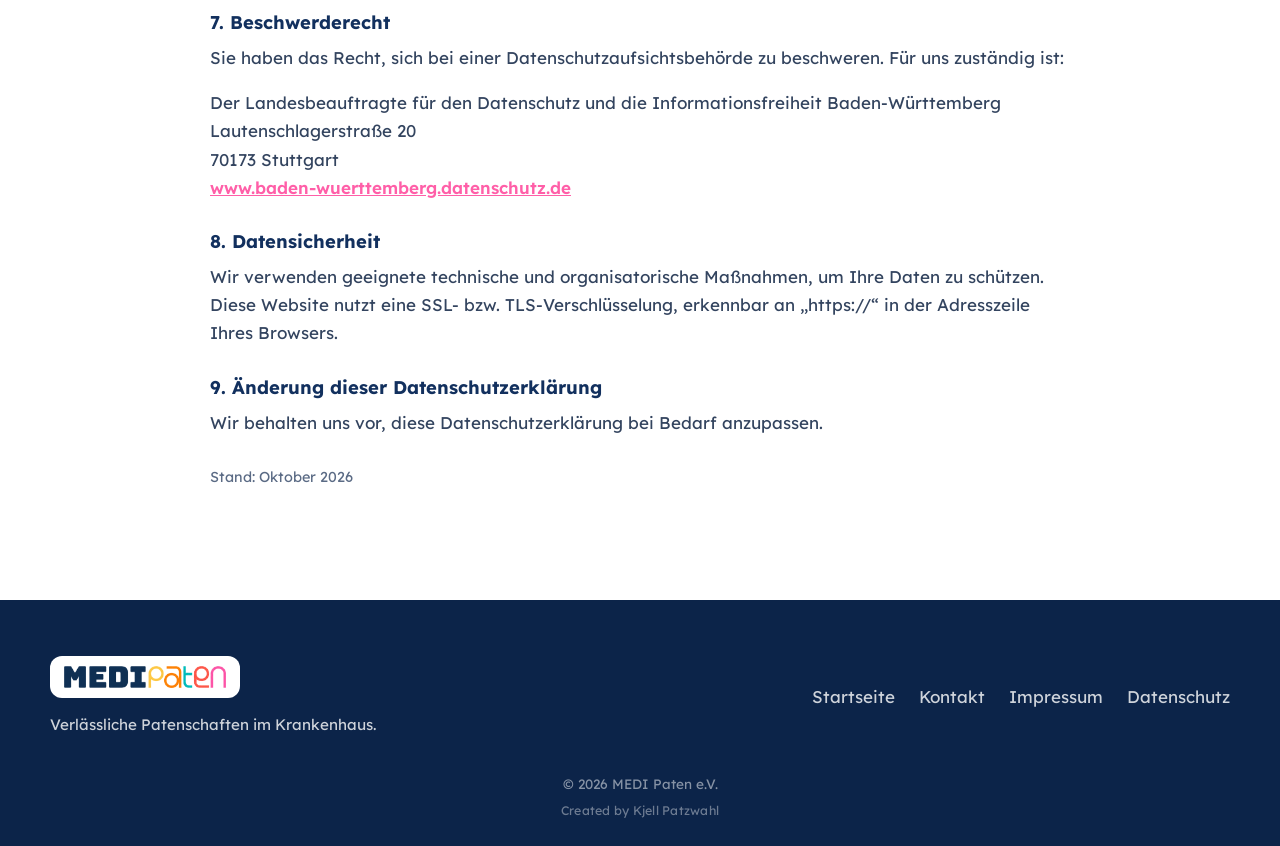
==== commit 83b2979e: "Complete the privacy policy with the retention period Requests from the contact form are deleted onc" ====
--- a/datenschutz.html
+++ b/datenschutz.html
@@ -75,7 +75,7 @@
 
       <h2>5. Speicherdauer</h2>
       <p>Personenbezogene Daten werden nur so lange gespeichert, wie dies zur Erfüllung der jeweiligen Zwecke erforderlich ist.</p>
-      <p class="legal-todo"><strong>Noch offen:</strong> Wie lange bewahrt ihr Anfragen aus dem Kontaktformular auf? Zum Beispiel: „Anfragen löschen wir, sobald sie abschließend bearbeitet sind, spätestens nach 12 Monaten, sofern keine Patenschaft oder Mitarbeit zustande kommt.“</p>
+      <p>Anfragen aus dem Kontaktformular löschen wir, sobald sie abschließend bearbeitet sind, spätestens nach 12 Monaten, sofern keine Patenschaft oder Mitarbeit zustande kommt.</p>
 
       <h2>6. Ihre Rechte</h2>
       <p>Sie haben jederzeit das Recht auf:</p>
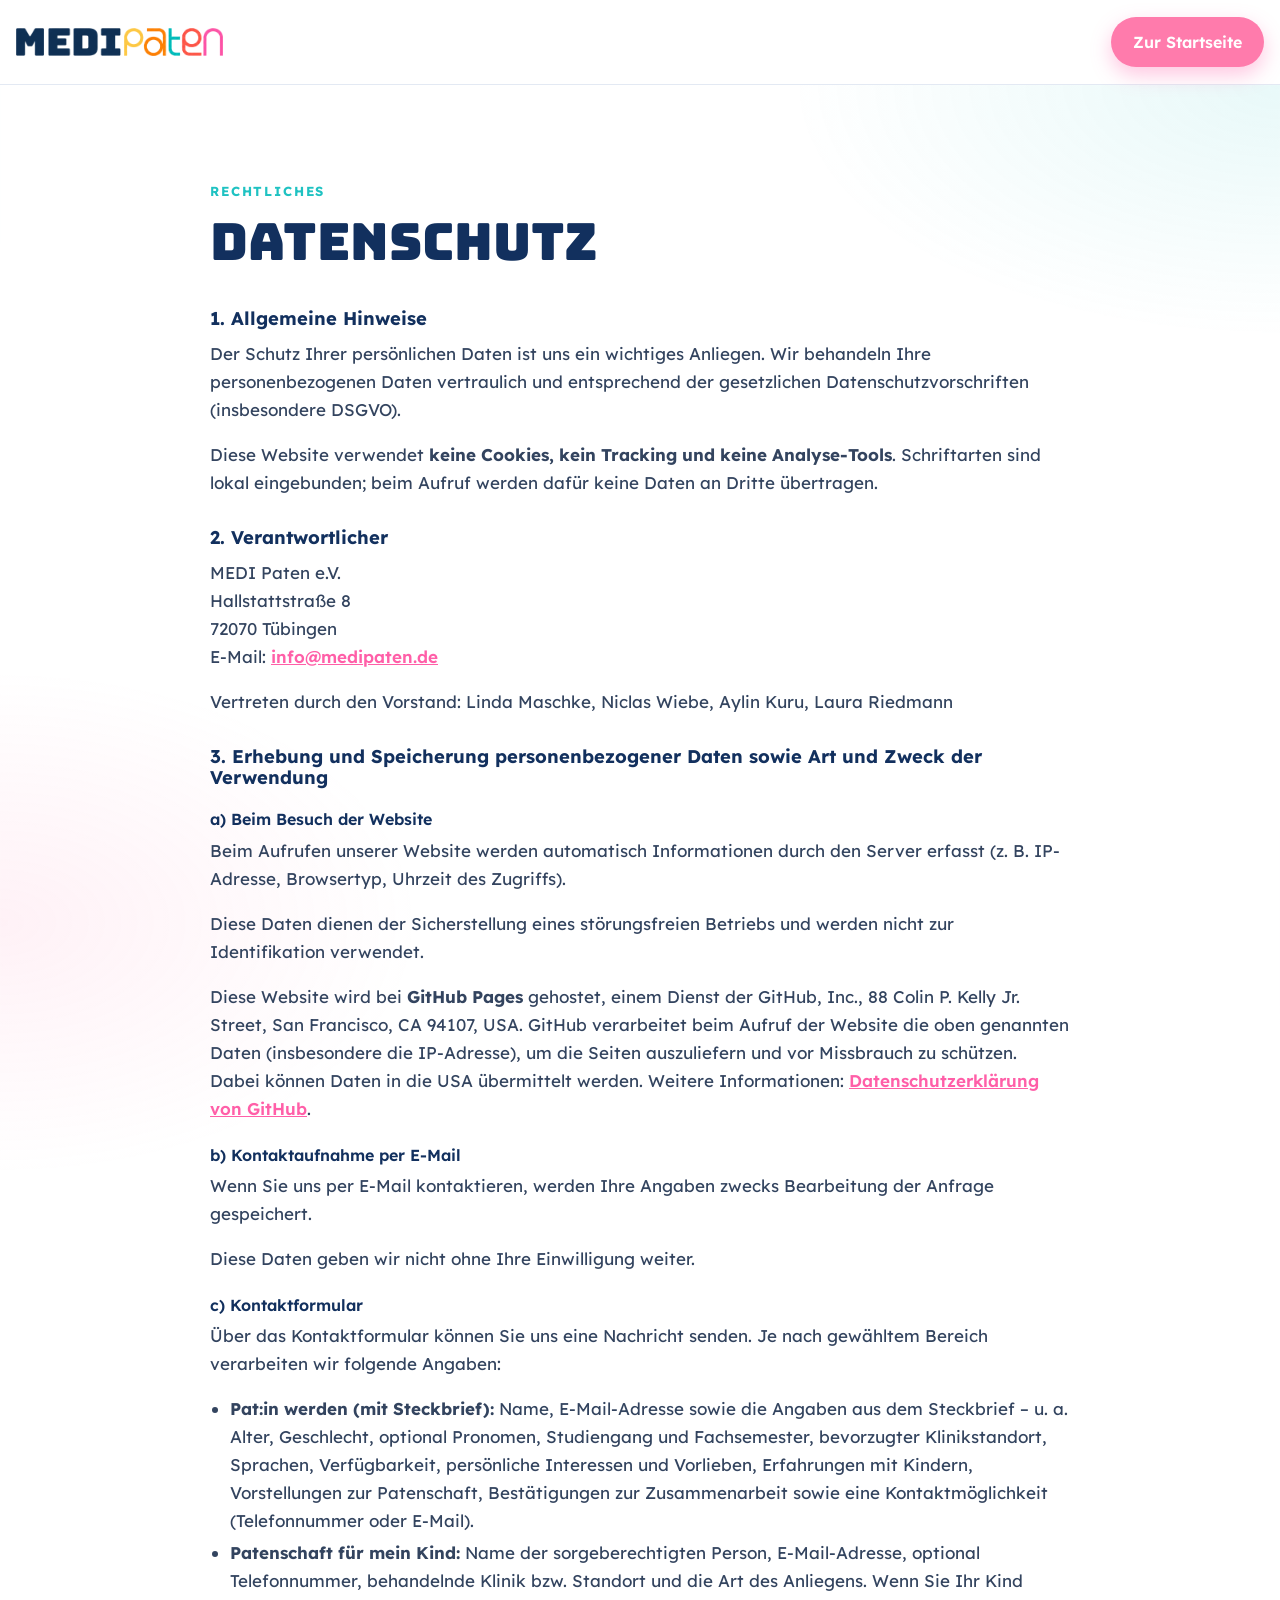
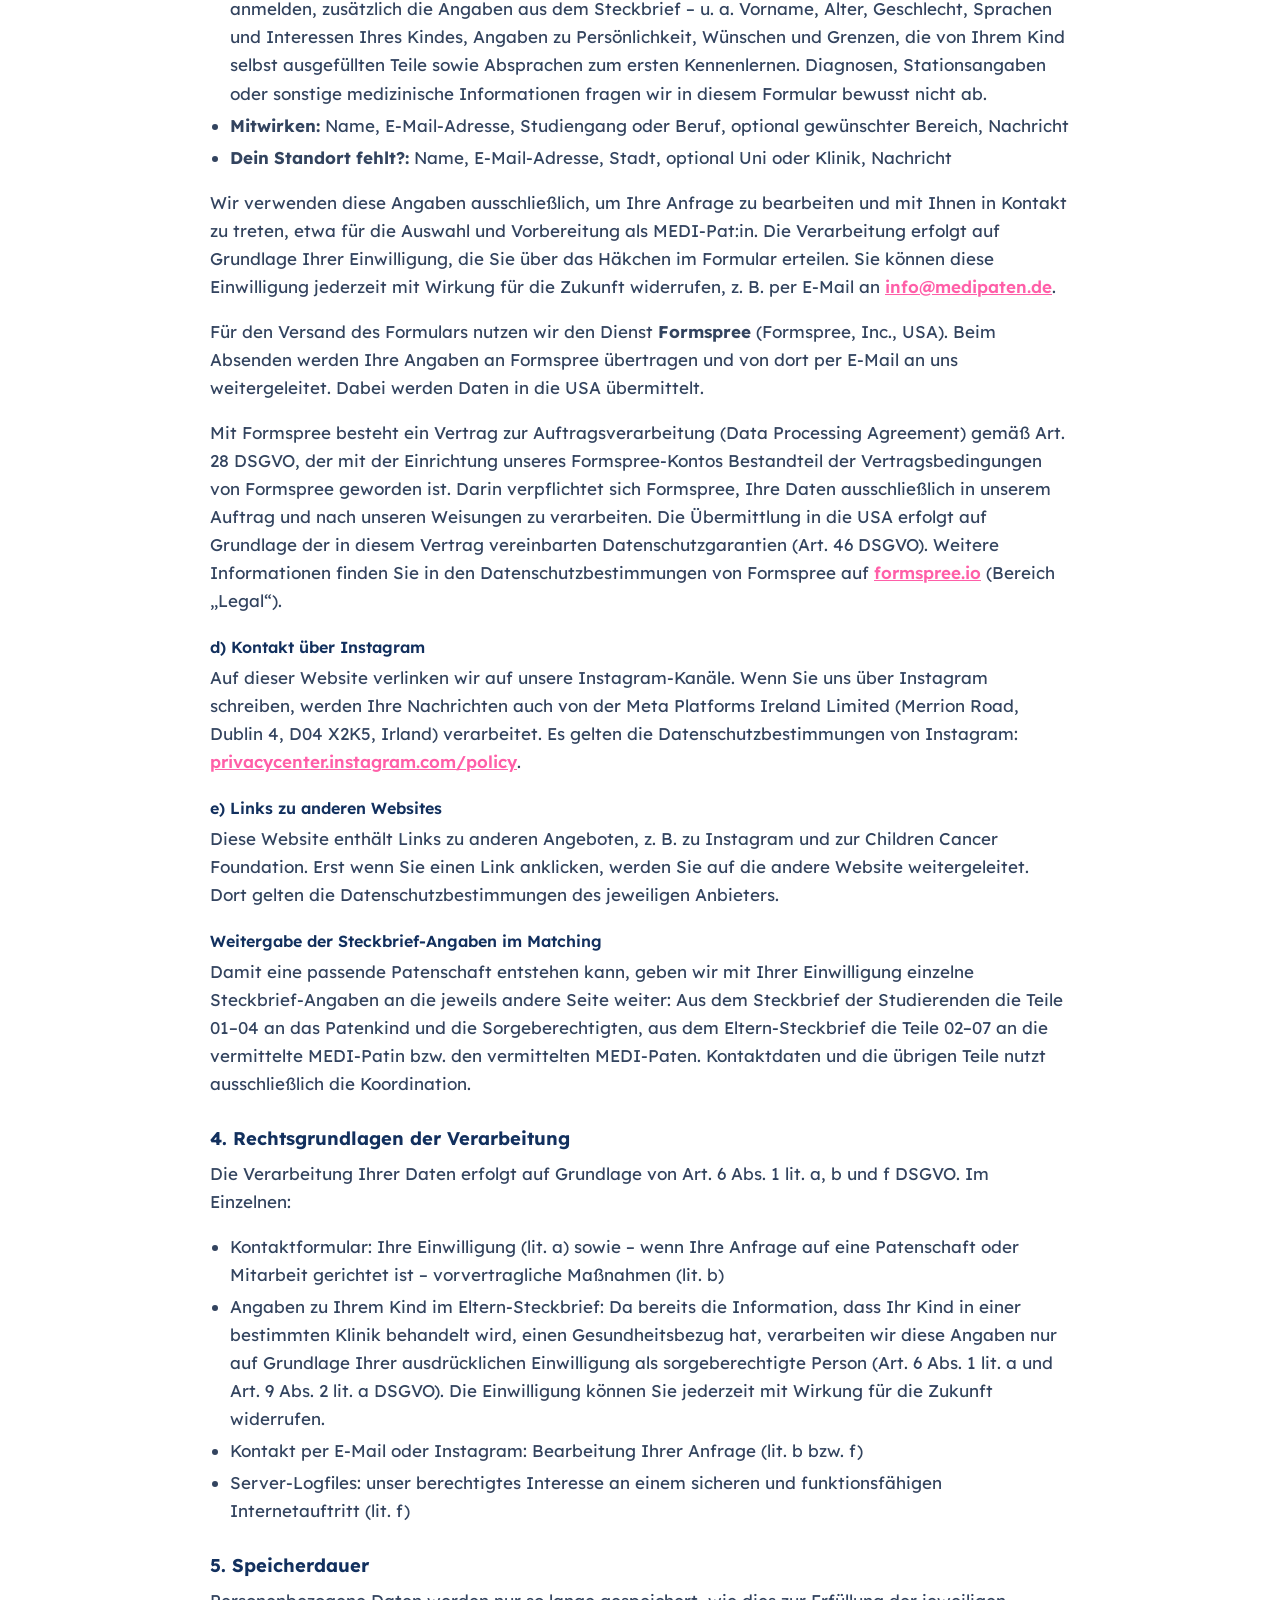
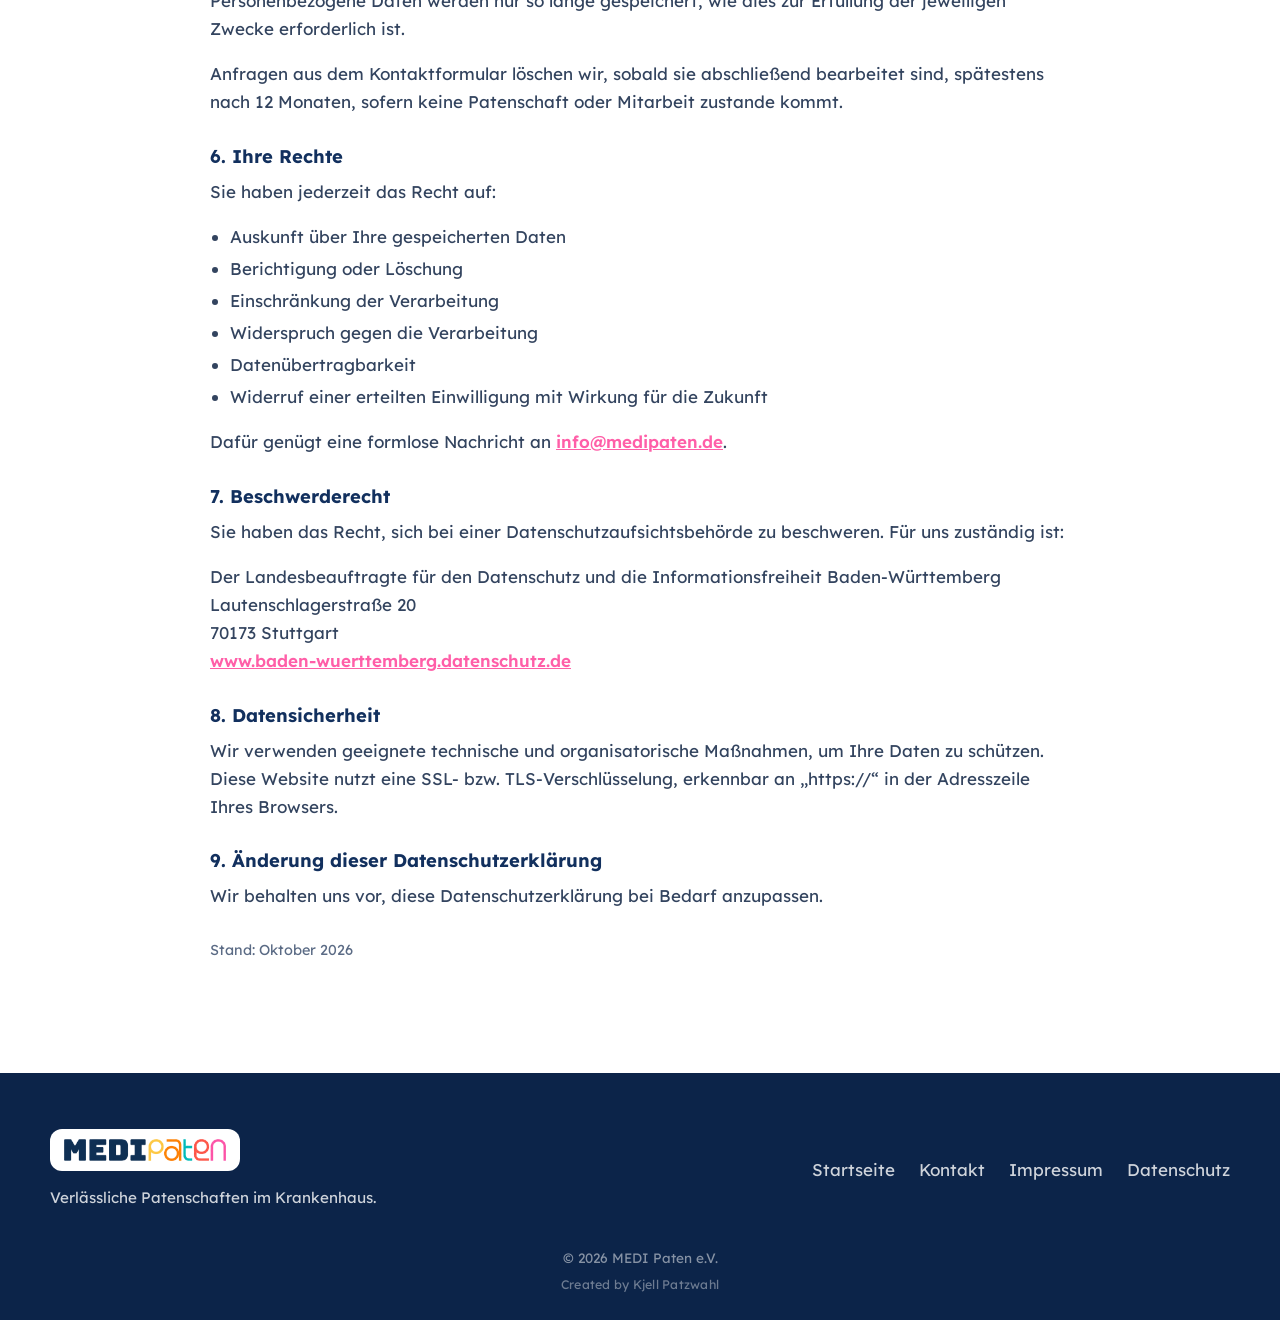
==== commit 9c77d1f8: "Replace contact details with step-by-step profiles (Steckbriefe) - "Pat:in werden" and "Patenschaft " ====
--- a/datenschutz.html
+++ b/datenschutz.html
@@ -49,8 +49,8 @@
       <h3>c) Kontaktformular</h3>
       <p>Über das Kontaktformular können Sie uns eine Nachricht senden. Je nach gewähltem Bereich verarbeiten wir folgende Angaben:</p>
       <ul>
-        <li><strong>Pat:in werden:</strong> Name, E-Mail-Adresse, Fachsemester, Studiengang, optional Alter, gesprochene Sprache(n) und eine Nachricht</li>
-        <li><strong>Patenschaft für mein Kind:</strong> Name der sorgeberechtigten Person, E-Mail-Adresse, optional Telefonnummer, Alter des Kindes, gesprochene Sprache(n), behandelnde Klinik bzw. Standort, Art des Interesses, optional eine Nachricht. Diagnosen oder medizinische Angaben fragen wir in diesem Formular bewusst nicht ab.</li>
+        <li><strong>Pat:in werden (mit Steckbrief):</strong> Name, E-Mail-Adresse sowie die Angaben aus dem Steckbrief – u.&nbsp;a. Alter, Geschlecht, optional Pronomen, Studiengang und Fachsemester, bevorzugter Klinikstandort, Sprachen, Verfügbarkeit, persönliche Interessen und Vorlieben, Erfahrungen mit Kindern, Vorstellungen zur Patenschaft, Bestätigungen zur Zusammenarbeit sowie eine Kontaktmöglichkeit (Telefonnummer oder E-Mail).</li>
+        <li><strong>Patenschaft für mein Kind:</strong> Name der sorgeberechtigten Person, E-Mail-Adresse, optional Telefonnummer, behandelnde Klinik bzw. Standort und die Art des Anliegens. Wenn Sie Ihr Kind anmelden, zusätzlich die Angaben aus dem Steckbrief – u.&nbsp;a. Vorname, Alter, Geschlecht, Sprachen und Interessen Ihres Kindes, Angaben zu Persönlichkeit, Wünschen und Grenzen, die von Ihrem Kind selbst ausgefüllten Teile sowie Absprachen zum ersten Kennenlernen. Diagnosen, Stationsangaben oder sonstige medizinische Informationen fragen wir in diesem Formular bewusst nicht ab.</li>
         <li><strong>Mitwirken:</strong> Name, E-Mail-Adresse, Studiengang oder Beruf, optional gewünschter Bereich, Nachricht</li>
         <li><strong>Dein Standort fehlt?:</strong> Name, E-Mail-Adresse, Stadt, optional Uni oder Klinik, Nachricht</li>
       </ul>
@@ -65,10 +65,14 @@
       <h3>e) Links zu anderen Websites</h3>
       <p>Diese Website enthält Links zu anderen Angeboten, z.&nbsp;B. zu Instagram und zur Children Cancer Foundation. Erst wenn Sie einen Link anklicken, werden Sie auf die andere Website weitergeleitet. Dort gelten die Datenschutzbestimmungen des jeweiligen Anbieters.</p>
 
+      <h3>Weitergabe der Steckbrief-Angaben im Matching</h3>
+      <p>Damit eine passende Patenschaft entstehen kann, geben wir mit Ihrer Einwilligung einzelne Steckbrief-Angaben an die jeweils andere Seite weiter: Aus dem Steckbrief der Studierenden die Teile 01–04 an das Patenkind und die Sorgeberechtigten, aus dem Eltern-Steckbrief die Teile 02–07 an die vermittelte MEDI-Patin bzw. den vermittelten MEDI-Paten. Kontaktdaten und die übrigen Teile nutzt ausschließlich die Koordination.</p>
+
       <h2>4. Rechtsgrundlagen der Verarbeitung</h2>
       <p>Die Verarbeitung Ihrer Daten erfolgt auf Grundlage von Art. 6 Abs. 1 lit. a, b und f DSGVO. Im Einzelnen:</p>
       <ul>
         <li>Kontaktformular: Ihre Einwilligung (lit. a) sowie – wenn Ihre Anfrage auf eine Patenschaft oder Mitarbeit gerichtet ist – vorvertragliche Maßnahmen (lit. b)</li>
+        <li>Angaben zu Ihrem Kind im Eltern-Steckbrief: Da bereits die Information, dass Ihr Kind in einer bestimmten Klinik behandelt wird, einen Gesundheitsbezug hat, verarbeiten wir diese Angaben nur auf Grundlage Ihrer ausdrücklichen Einwilligung als sorgeberechtigte Person (Art. 6 Abs. 1 lit. a und Art. 9 Abs. 2 lit. a DSGVO). Die Einwilligung können Sie jederzeit mit Wirkung für die Zukunft widerrufen.</li>
         <li>Kontakt per E-Mail oder Instagram: Bearbeitung Ihrer Anfrage (lit. b bzw. f)</li>
         <li>Server-Logfiles: unser berechtigtes Interesse an einem sicheren und funktionsfähigen Internetauftritt (lit. f)</li>
       </ul>
--- a/styles.css
+++ b/styles.css
@@ -498,6 +498,58 @@
 .hp { position: absolute; left: -9999px; width: 1px; height: 1px; opacity: 0; }
 .consent { display: flex; gap: 12px; align-items: flex-start; font-size: .88rem; color: var(--muted); margin: 6px 0 22px; cursor: pointer; }
 .consent input { width: 20px; height: 20px; margin-top: 2px; accent-color: var(--pink); flex-shrink: 0; }
+
+/* ---------- Steckbrief in Schritten ---------- */
+.wizard-progress { margin: 0 0 22px; }
+.wizard-bar { height: 8px; border-radius: 999px; background: var(--bg-tint); border: 1px solid var(--line); overflow: hidden; }
+.wizard-bar span { display: block; height: 100%; width: 0; border-radius: 999px; background: linear-gradient(90deg, var(--yellow), var(--orange), var(--pink)); transition: width .4s ease; }
+.wizard-label { margin: 8px 0 0; font-size: .85rem; font-weight: 600; color: var(--muted); }
+.wz-step { animation: fadeIn .3s ease; text-align: left; }
+.step-head { display: flex; align-items: center; gap: 12px; margin: 0 0 14px; }
+.step-head h4 { margin: 0; font-size: 1.2rem; color: var(--navy); text-align: left; flex: 1; min-width: 0; }
+.section-navy .contact-card .choice strong { color: var(--navy); }
+.step-num { flex-shrink: 0; display: grid; place-items: center; width: 40px; height: 40px; border-radius: 12px; background: var(--navy); color: #fff; font-weight: 700; font-size: .95rem; }
+.section-navy .contact-card .step-intro { font-size: .97rem; color: #33445f; background: var(--bg-tint); border-radius: 14px; padding: 14px 16px; margin: 0 0 20px; line-height: 1.55; }
+.section-navy .contact-card .field-hint { font-size: .85rem; color: var(--muted); margin: -2px 0 8px; line-height: 1.45; }
+.choice-group legend .opt, .field-set legend .opt { font-weight: 400; }
+.choice-group.cols-2, .choice-group.cols-3, .choice-group.cols-4 { display: grid; gap: 8px; }
+.choice-group.cols-2 { grid-template-columns: repeat(2, minmax(0, 1fr)); }
+.choice-group.cols-3 { grid-template-columns: repeat(3, minmax(0, 1fr)); }
+.choice-group.cols-4 { grid-template-columns: repeat(4, minmax(0, 1fr)); }
+.choice-group[class*="cols-"] > legend, .choice-group[class*="cols-"] > .field-hint, .choice-group[class*="cols-"] > .choice-other { grid-column: 1 / -1; }
+.choice-group[class*="cols-"] .choice { margin-bottom: 0; }
+.choice small { color: var(--muted); font-size: .85rem; }
+.choice-other { font: inherit; font-size: .95rem; border: 2px solid var(--line); border-radius: 14px; padding: 10px 14px; background: #fbfcfe; margin-top: 0; width: 100%; }
+.choice-other:focus { outline: none; border-color: var(--teal); background: #fff; }
+.field-set { border: 0; padding: 0; margin: 0 0 18px; min-width: 0; }
+.field-set legend { font-weight: 600; font-size: .92rem; color: var(--navy); margin-bottom: 8px; padding: 0; }
+.three-words { display: grid; grid-template-columns: repeat(3, minmax(0, 1fr)); gap: 10px; }
+.three-words input { font: inherit; font-size: 1rem; border: 2px solid var(--line); border-radius: 14px; padding: 12px 14px; background: #fbfcfe; min-width: 0; }
+.three-words input:focus { outline: none; border-color: var(--teal); background: #fff; }
+.confirm-group { border: 0; padding: 14px 16px 2px; margin: 0 0 18px; border-radius: 16px; background: var(--bg-tint); min-width: 0; }
+.confirm-group legend { font-weight: 600; font-size: .92rem; color: var(--navy); padding: 0; float: left; width: 100%; margin-bottom: 10px; }
+.confirm-group .consent { margin: 0 0 12px; clear: both; color: #33445f; font-size: .92rem; }
+/* Skala 1–5 */
+.scale-row { display: flex; align-items: center; gap: 6px; flex-wrap: wrap; }
+.scale-end { font-size: .82rem; color: var(--muted); flex: 1 1 90px; }
+.scale-end:last-child { text-align: right; }
+.scale-opt { position: relative; cursor: pointer; }
+.scale-opt input { position: absolute; opacity: 0; width: 1px; height: 1px; }
+.scale-opt span { display: grid; place-items: center; width: 44px; height: 44px; border-radius: 50%; border: 2px solid var(--line); background: #fbfcfe; font-weight: 700; color: var(--navy); transition: background .2s, border-color .2s, color .2s; }
+.scale-opt input:checked + span { background: var(--pink); border-color: var(--pink); color: #fff; }
+.scale-opt input:focus-visible + span { outline: 3px solid var(--teal); outline-offset: 2px; }
+.scale.invalid .scale-opt span { border-color: var(--coral); }
+.scale-na { margin-top: 10px; display: inline-flex; }
+/* Kinder-Teile farblich absetzen */
+.kid-step { background: linear-gradient(135deg, #fff7e0, #ffeef5); border-radius: 18px; padding: 18px; margin: -4px -4px 4px; }
+.kid-step .step-num { background: var(--orange); }
+.section-navy .contact-card .kid-intro { font-size: .97rem; font-weight: 500; color: #7a4a00; background: rgba(255,255,255,.7); border-radius: 14px; padding: 12px 14px; margin: 0 0 18px; }
+/* Navigation */
+.step-nav { display: flex; gap: 12px; margin-top: 8px; }
+.step-nav .btn { flex: 1; padding: .95em 1.2em; font-size: 1.02rem; }
+.step-nav .step-back { flex: 0 0 auto; background: #fff; color: var(--navy); border-color: var(--line); }
+.step-nav .step-back:hover { border-color: var(--navy); }
+.interest-choice .choice { padding: 12px 14px; }
 .form-status { margin: 14px 0 0; font-weight: 500; text-align: center; min-height: 1.5em; }
 .form-status.ok { color: #1a9a6c; }
 .form-status.err { color: var(--coral); }
@@ -636,6 +688,13 @@
   .btn-header { padding: .5em .9em; font-size: .85rem; }
   .nav-toggle { padding: 6px; }
   .field-row { grid-template-columns: 1fr; gap: 0; }
+  .choice-group.cols-3, .choice-group.cols-4 { grid-template-columns: repeat(2, minmax(0, 1fr)); }
+  .choice-group[class*="cols-"] .choice { padding: 9px 10px; font-size: .9rem; gap: 8px; }
+  .scale-opt span { width: 38px; height: 38px; }
+  .scale-end { flex-basis: 100%; text-align: left !important; }
+  .scale-end:last-child { order: 6; }
+  .kid-step { padding: 14px; margin: -2px -6px 4px; }
+  .step-nav .btn { font-size: .95rem; padding: .9em 1em; }
   .form-tabs { grid-template-columns: repeat(2, 1fr); border-radius: 18px; }
   .form-tab { font-size: .8rem; padding: 9px 6px; border-radius: 13px; }
   .steps { grid-template-columns: 1fr; }
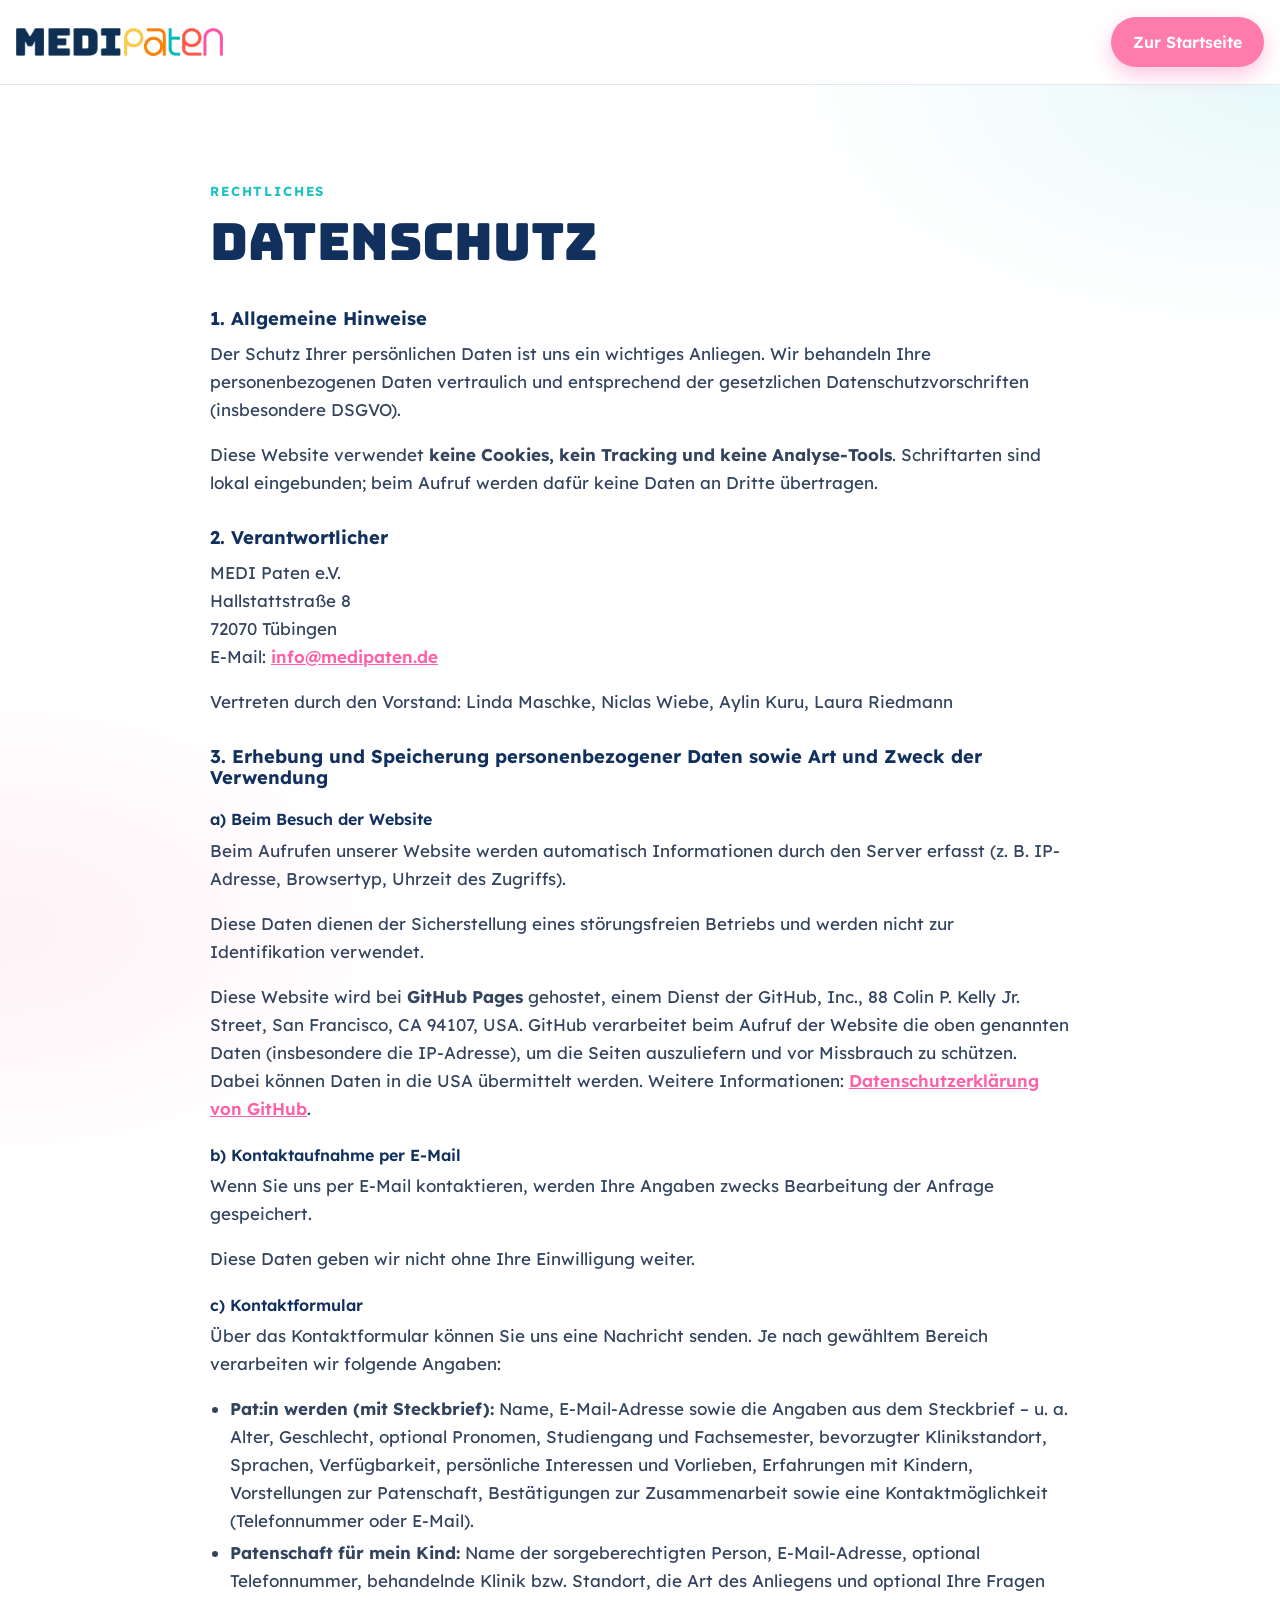
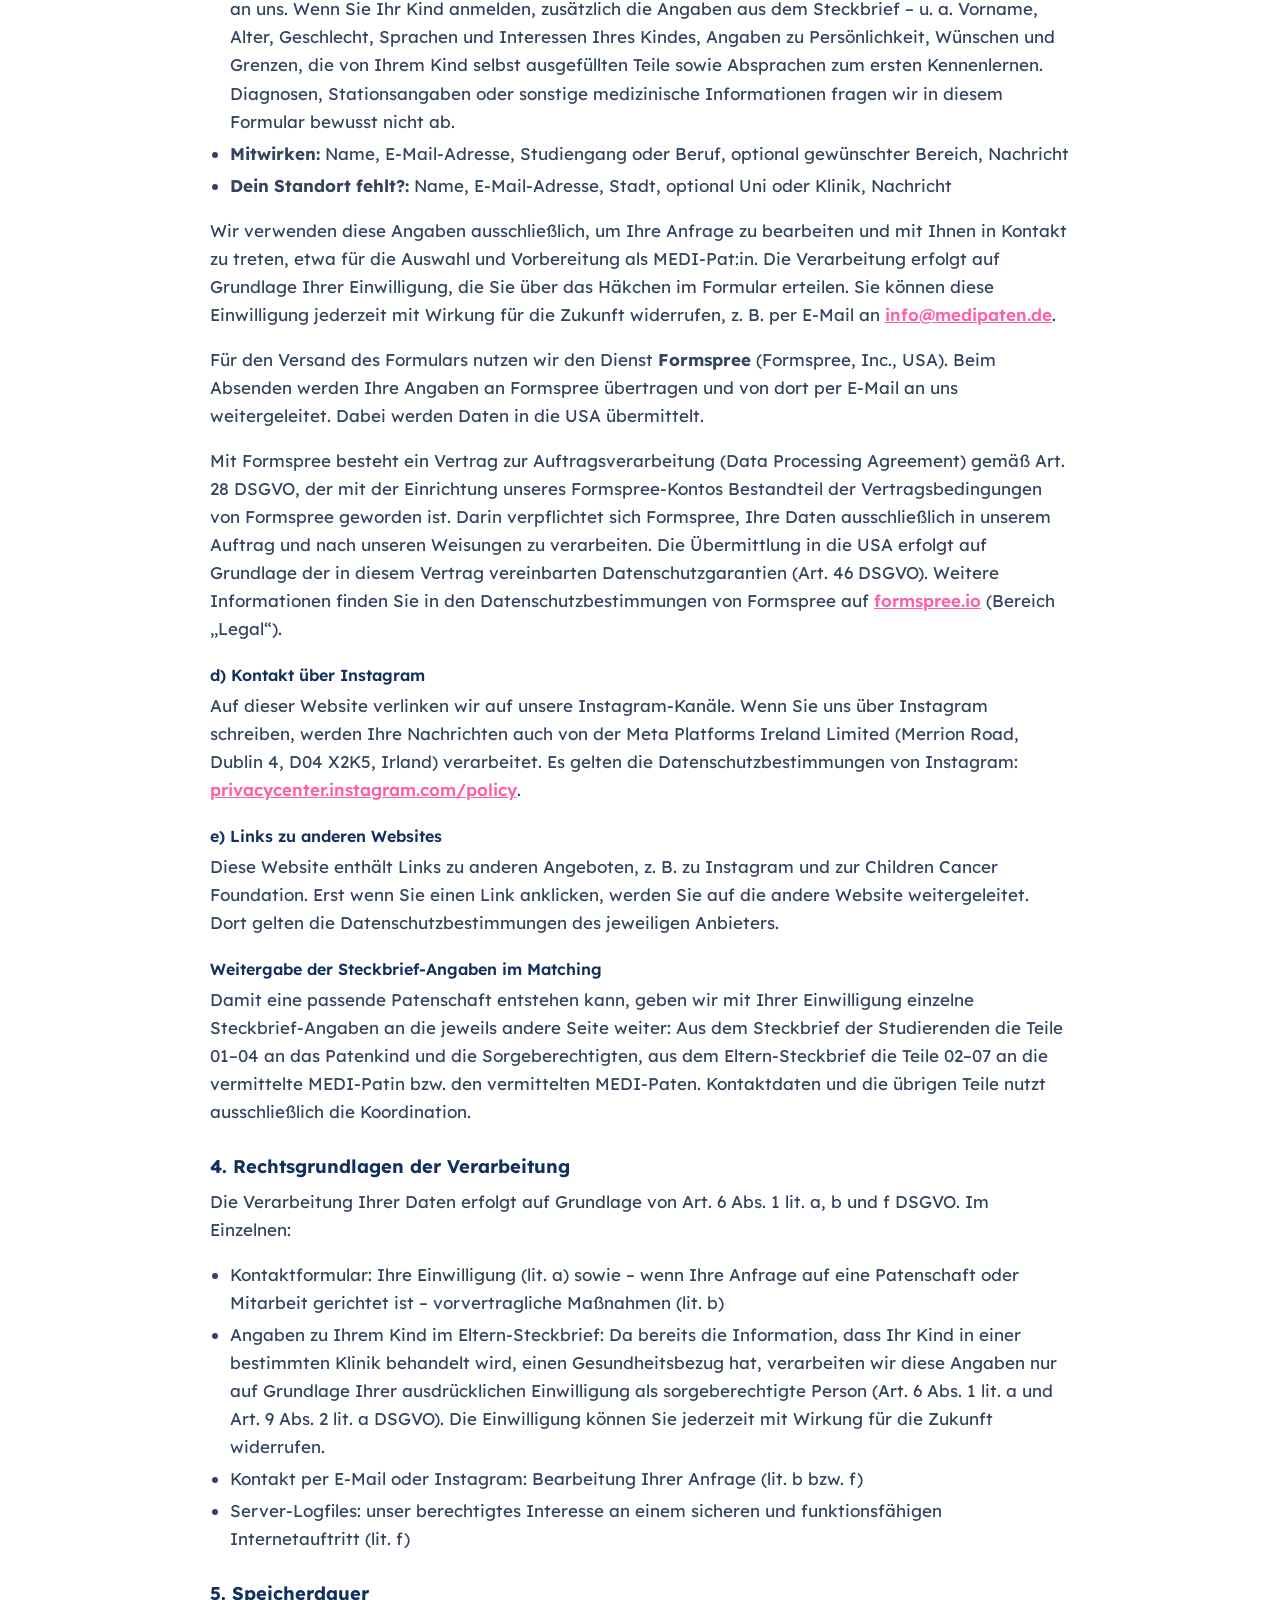
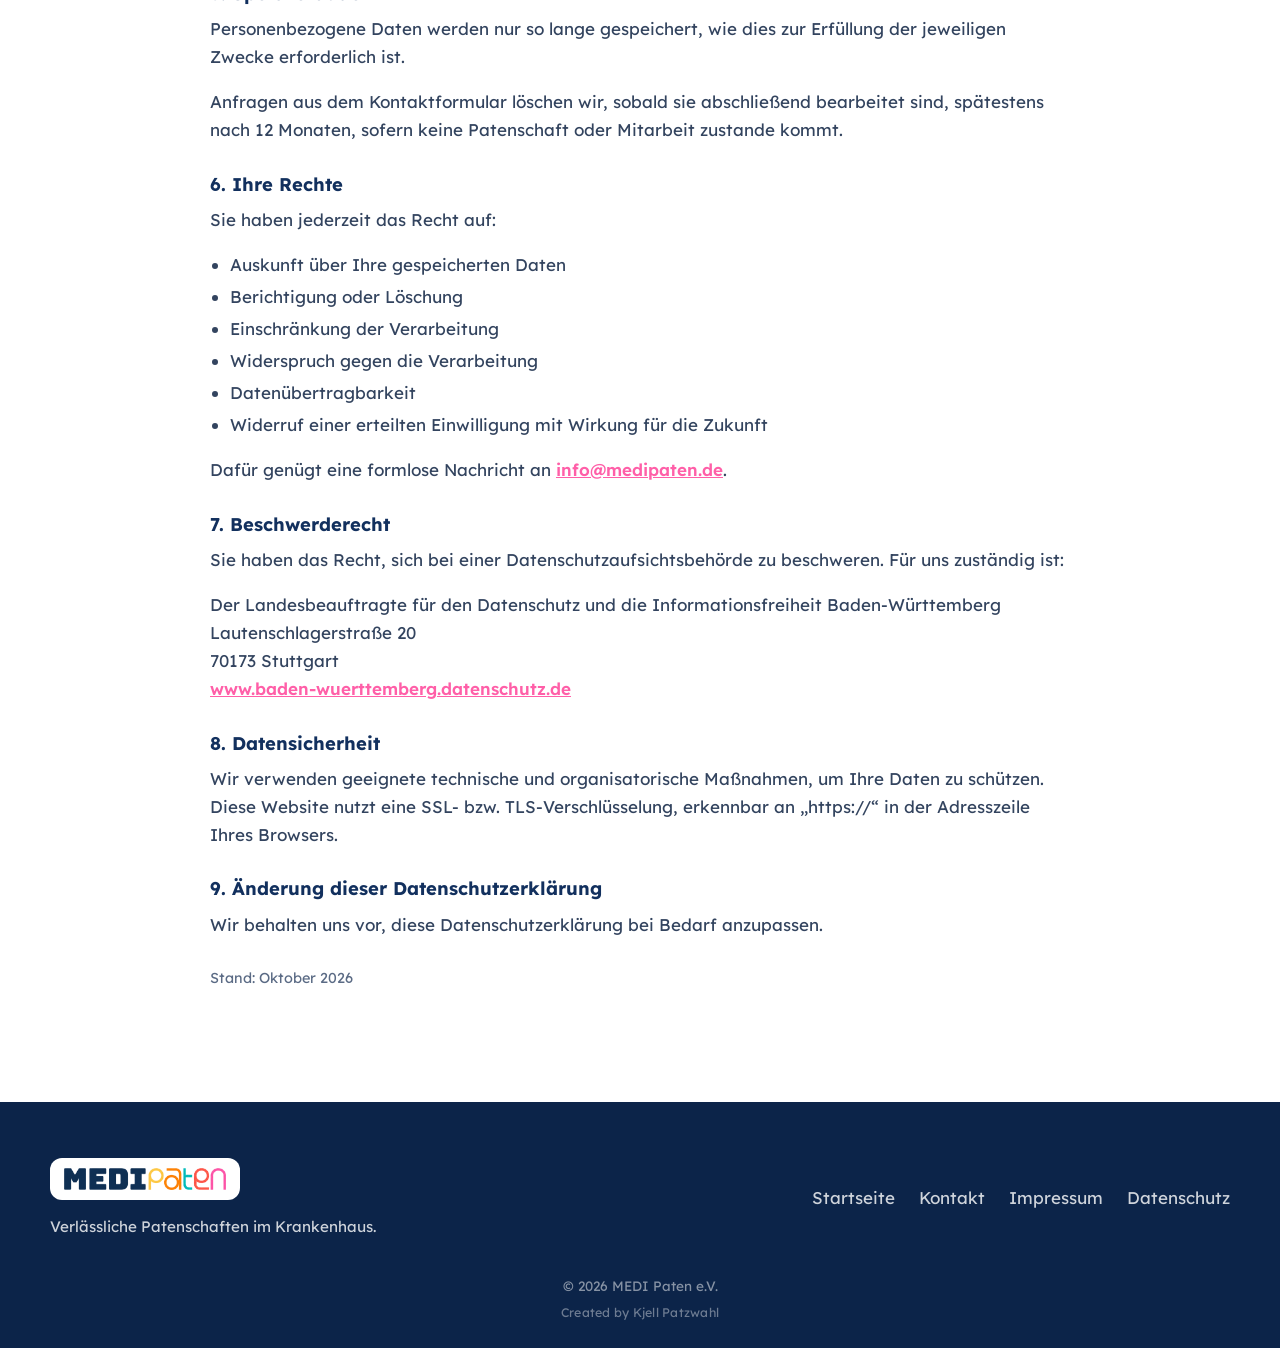
==== commit 26d04449: "Clearer form buttons, parent choice flow and cache-busting - First step only shows 'Weiter zum Steck" ====
--- a/datenschutz.html
+++ b/datenschutz.html
@@ -7,7 +7,7 @@
   <meta name="description" content="Datenschutzerklärung des MEDI Paten e.V. für die Website von MEDIPATEN Witten">
   <meta name="theme-color" content="#12305e">
   <link rel="icon" href="assets/img/otter.png">
-  <link rel="stylesheet" href="styles.css">
+  <link rel="stylesheet" href="styles.css?v=20261110">
 </head>
 <body>
 
@@ -50,7 +50,7 @@
       <p>Über das Kontaktformular können Sie uns eine Nachricht senden. Je nach gewähltem Bereich verarbeiten wir folgende Angaben:</p>
       <ul>
         <li><strong>Pat:in werden (mit Steckbrief):</strong> Name, E-Mail-Adresse sowie die Angaben aus dem Steckbrief – u.&nbsp;a. Alter, Geschlecht, optional Pronomen, Studiengang und Fachsemester, bevorzugter Klinikstandort, Sprachen, Verfügbarkeit, persönliche Interessen und Vorlieben, Erfahrungen mit Kindern, Vorstellungen zur Patenschaft, Bestätigungen zur Zusammenarbeit sowie eine Kontaktmöglichkeit (Telefonnummer oder E-Mail).</li>
-        <li><strong>Patenschaft für mein Kind:</strong> Name der sorgeberechtigten Person, E-Mail-Adresse, optional Telefonnummer, behandelnde Klinik bzw. Standort und die Art des Anliegens. Wenn Sie Ihr Kind anmelden, zusätzlich die Angaben aus dem Steckbrief – u.&nbsp;a. Vorname, Alter, Geschlecht, Sprachen und Interessen Ihres Kindes, Angaben zu Persönlichkeit, Wünschen und Grenzen, die von Ihrem Kind selbst ausgefüllten Teile sowie Absprachen zum ersten Kennenlernen. Diagnosen, Stationsangaben oder sonstige medizinische Informationen fragen wir in diesem Formular bewusst nicht ab.</li>
+        <li><strong>Patenschaft für mein Kind:</strong> Name der sorgeberechtigten Person, E-Mail-Adresse, optional Telefonnummer, behandelnde Klinik bzw. Standort, die Art des Anliegens und optional Ihre Fragen an uns. Wenn Sie Ihr Kind anmelden, zusätzlich die Angaben aus dem Steckbrief – u.&nbsp;a. Vorname, Alter, Geschlecht, Sprachen und Interessen Ihres Kindes, Angaben zu Persönlichkeit, Wünschen und Grenzen, die von Ihrem Kind selbst ausgefüllten Teile sowie Absprachen zum ersten Kennenlernen. Diagnosen, Stationsangaben oder sonstige medizinische Informationen fragen wir in diesem Formular bewusst nicht ab.</li>
         <li><strong>Mitwirken:</strong> Name, E-Mail-Adresse, Studiengang oder Beruf, optional gewünschter Bereich, Nachricht</li>
         <li><strong>Dein Standort fehlt?:</strong> Name, E-Mail-Adresse, Stadt, optional Uni oder Klinik, Nachricht</li>
       </ul>
--- a/styles.css
+++ b/styles.css
@@ -51,8 +51,11 @@
   color: var(--ink);
   background: var(--bg);
   -webkit-font-smoothing: antialiased;
-  overflow-x: hidden;
-}
+}
+/* Seitliches Wackeln verhindern, ohne einen eigenen Scroll-Bereich zu erzeugen
+   (overflow-x: hidden auf body stört auf dem iPhone die feste Kopfleiste) */
+html { overflow-x: hidden; }
+@supports (overflow: clip) { html { overflow-x: visible; } body { overflow-x: clip; } }
 img { max-width: 100%; display: block; }
 a { color: inherit; }
 h1, h2, h3, h4 { line-height: 1.15; margin: 0 0 .6em; }
@@ -89,6 +92,8 @@
   background: #fff;
   border-bottom: 1px solid var(--line);
   transition: box-shadow .25s ease;
+  /* eigene Ebene: auf dem iPhone kommen Tipps sonst teils nicht an */
+  -webkit-transform: translateZ(0); transform: translateZ(0);
 }
 .site-header.scrolled { box-shadow: 0 6px 24px rgba(18,48,94,.08); }
 .header-inner { display: flex; align-items: center; gap: 22px; height: var(--header-h); width: min(1400px, 100% - 32px); }
@@ -106,7 +111,9 @@
 .main-nav a::after { content: ""; position: absolute; left: 0; bottom: -2px; height: 3px; width: 100%; border-radius: 3px; background: var(--teal); transform: scaleX(0); transform-origin: left; transition: transform .25s ease; }
 .main-nav a:hover::after, .main-nav a.active::after { transform: scaleX(1); }
 .btn-header { padding: .6em 1.25em; white-space: nowrap; flex-shrink: 0; }
-.nav-toggle { display: none; background: none; border: 0; padding: 8px; cursor: pointer; }
+.nav-toggle { display: none; background: none; border: 0; padding: 8px; cursor: pointer; position: relative; z-index: 2; color: inherit; -webkit-appearance: none; appearance: none; touch-action: manipulation; -webkit-tap-highlight-color: transparent; }
+.nav-toggle span { pointer-events: none; }
+.btn-header, .main-nav a { touch-action: manipulation; }
 .nav-toggle span { display: block; width: 24px; height: 2.5px; border-radius: 2px; background: var(--navy); margin: 5px 0; transition: transform .25s, opacity .25s; }
 
 /* ---------- Sections ---------- */
@@ -546,6 +553,7 @@
 .section-navy .contact-card .kid-intro { font-size: .97rem; font-weight: 500; color: #7a4a00; background: rgba(255,255,255,.7); border-radius: 14px; padding: 12px 14px; margin: 0 0 18px; }
 /* Navigation */
 .step-nav { display: flex; gap: 12px; margin-top: 8px; }
+.section-navy .contact-card .step-hint { margin: 4px 0 0; font-size: .92rem; color: var(--muted); text-align: center; }
 .step-nav .btn { flex: 1; padding: .95em 1.2em; font-size: 1.02rem; }
 .step-nav .step-back { flex: 0 0 auto; background: #fff; color: var(--navy); border-color: var(--line); }
 .step-nav .step-back:hover { border-color: var(--navy); }
